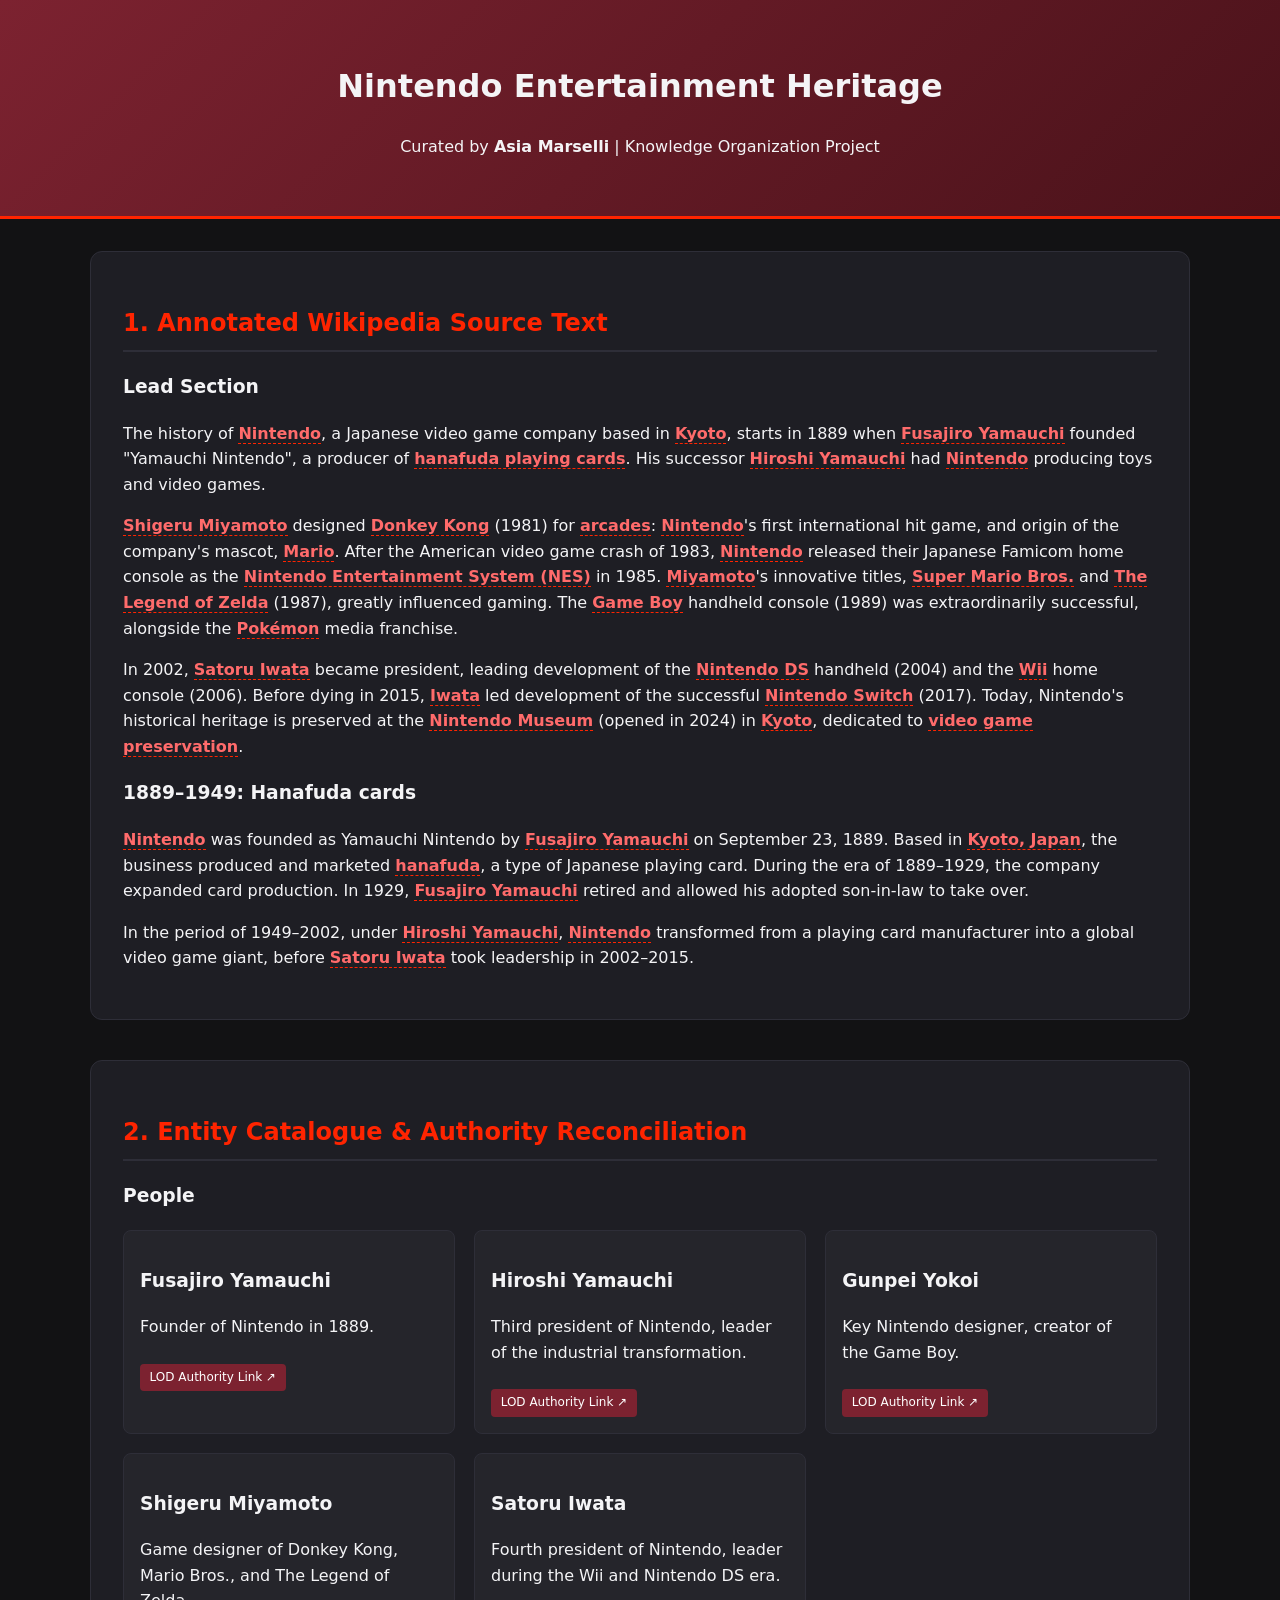
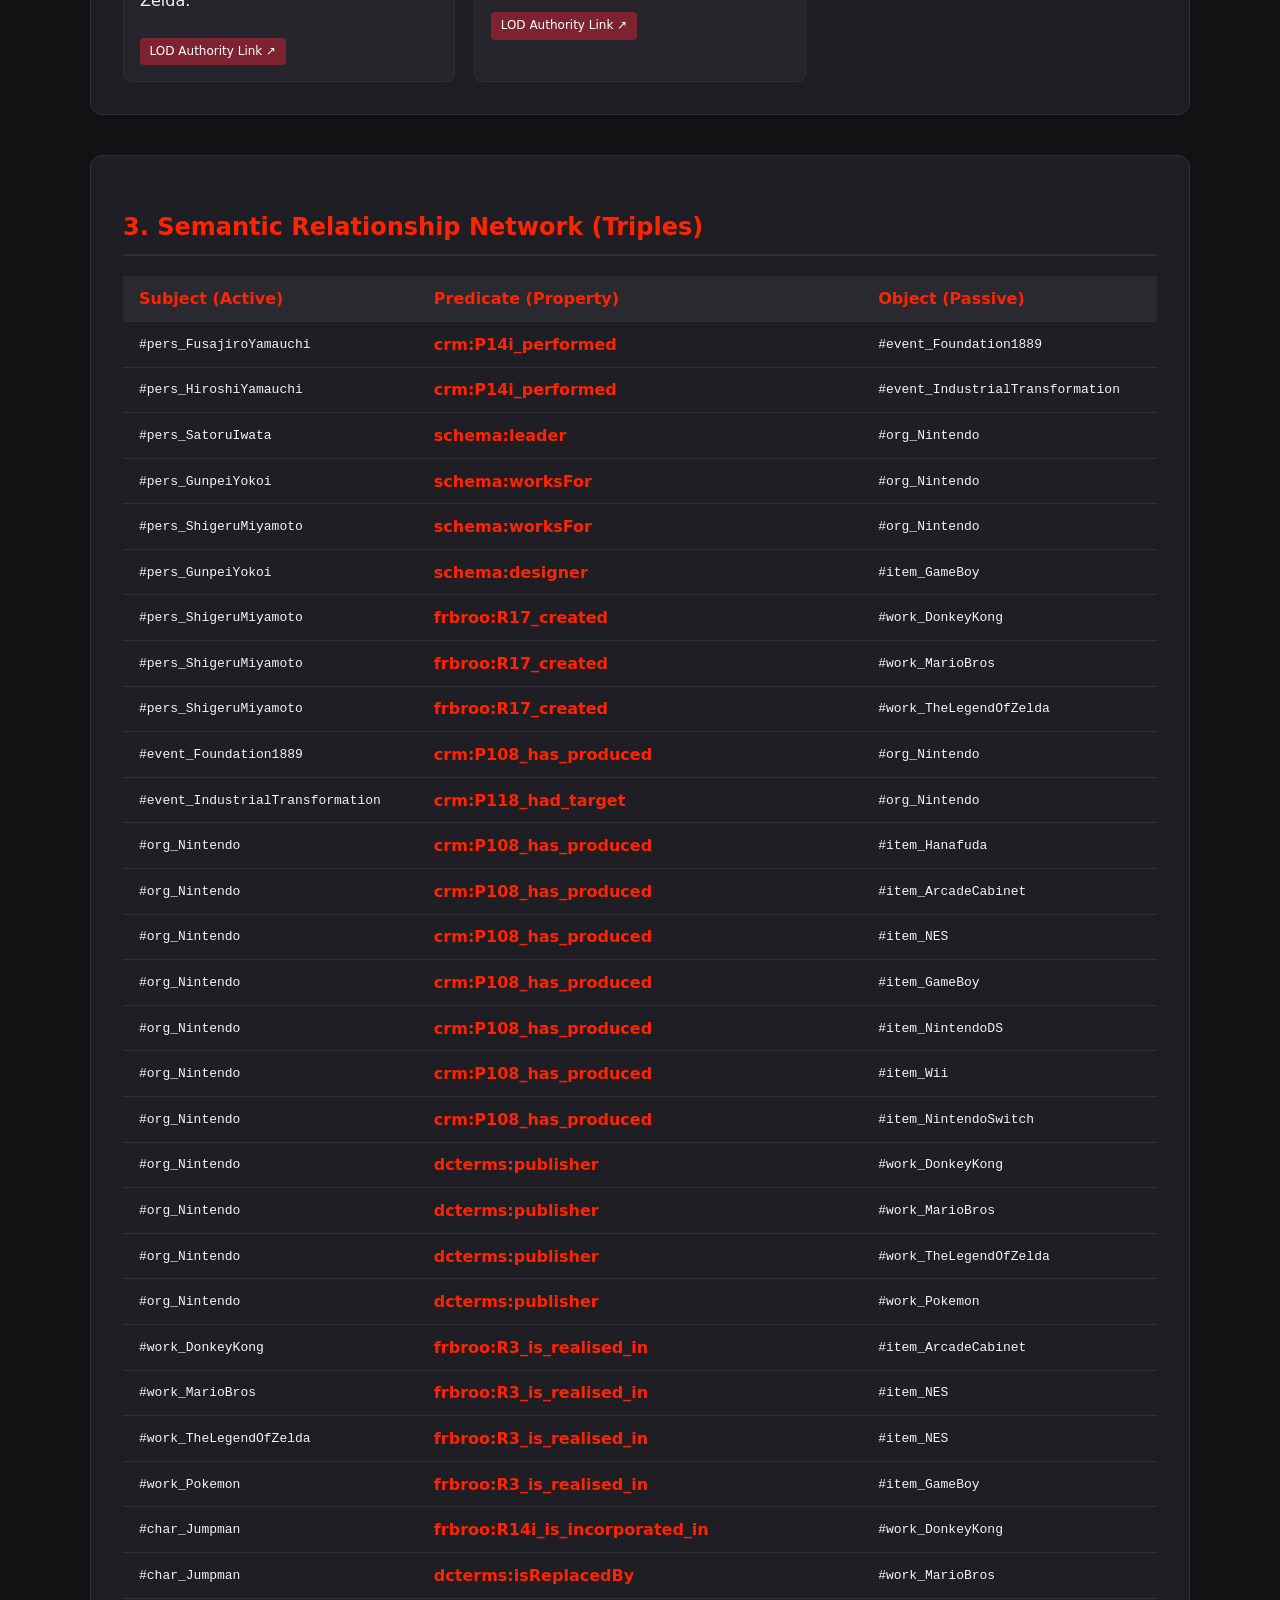
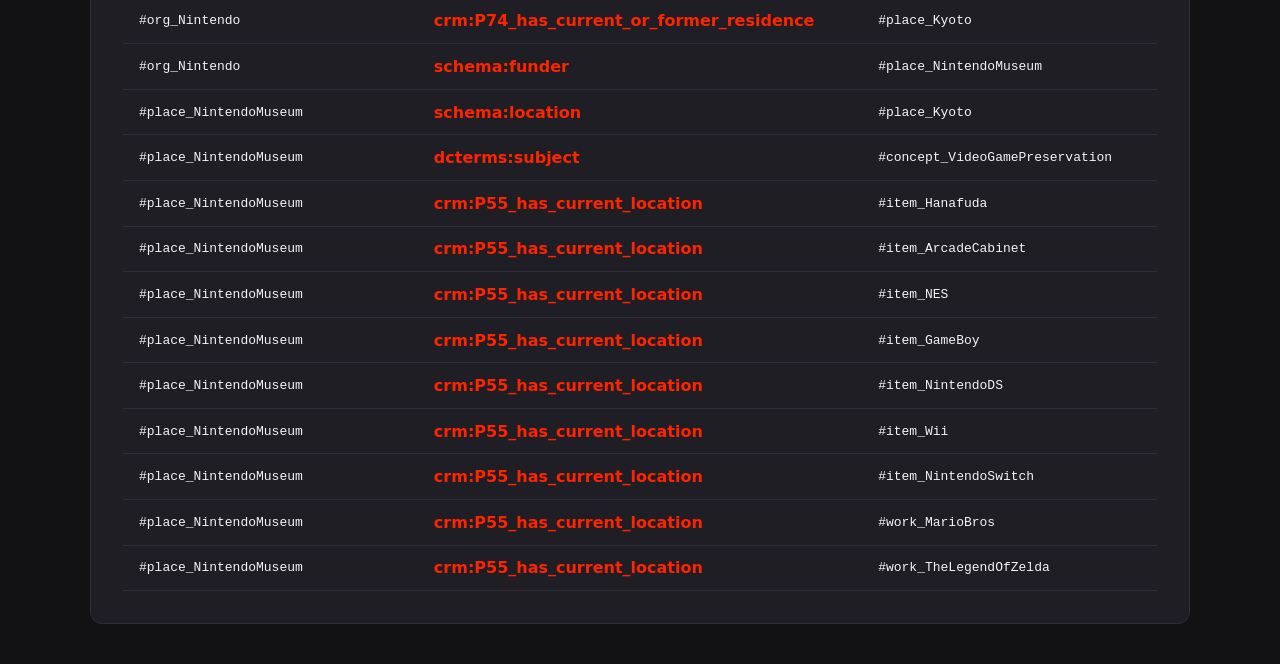
==== html/nintendoHE.html @ e00b2c80 "Add files via upload first commit" ====
<html lang="en">
  <head>
    <meta charset="UTF-8"/>
    <title>Nintendo Entertainment Heritage</title>
    <style>
                :root {
                    --primary: #7c2230;
                    --secondary: #ff2400;
                    --bg-dark: #121214;
                    --card-bg: #1e1e24;
                    --text-light: #f4f4f6;
                    --text-muted: #a0a0b0;
                    --border-color: #2e2e38;
                }
                body { font-family: 'Segoe UI', system-ui, sans-serif; background: var(--bg-dark); color: var(--text-light); margin: 0; line-height: 1.6; }
                header { background: linear-gradient(135deg, var(--primary), #4a121a); padding: 2.5rem 2rem; text-align: center; border-bottom: 3px solid var(--secondary); }
                .container { max-width: 1100px; margin: 2rem auto; padding: 0 1.5rem; }
                section { background: var(--card-bg); border: 1px solid var(--border-color); border-radius: 12px; padding: 2rem; margin-bottom: 2.5rem; }
                h2 { color: var(--secondary); border-bottom: 2px solid var(--border-color); padding-bottom: 0.5rem; }
                .grid { display: grid; grid-template-columns: repeat(auto-fill, minmax(280px, 1fr)); gap: 1.2rem; }
                .card { background: rgba(255,255,255,0.03); border: 1px solid var(--border-color); border-radius: 8px; padding: 1rem; }
                .card:hover { border-color: var(--secondary); }
                .badge { display: inline-block; padding: 0.25rem 0.6rem; font-size: 0.75rem; border-radius: 4px; background: var(--primary); color: white; text-decoration: none; margin-top: 0.5rem; }
                .ent-link { color: #ff6b6b; font-weight: 600; border-bottom: 1px dashed var(--secondary); text-decoration: none; }
                .ent-link:hover { color: #fff; background: var(--primary); padding: 0 2px; border-radius: 3px; }
                table { width: 100%; border-collapse: collapse; margin-top: 1rem; }
                th, td { padding: 0.8rem 1rem; text-align: left; border-bottom: 1px solid var(--border-color); }
                th { background: rgba(255,255,255,0.05); color: var(--secondary); }
            </style>
  </head>
  <body>
    <header>
      <h1>Nintendo Entertainment Heritage</h1>
      <p>Curated by <strong>Asia Marselli</strong> | Knowledge Organization Project</p>
    </header>
    <div class="container">
      <section>
        <h2>1. Annotated Wikipedia Source Text</h2>
        <h3>Lead Section</h3>
        <p>
               The history of <a class="ent-link" href="#org_Nintendo">Nintendo</a>, a Japanese video game company based in <a class="ent-link" href="#place_Kyoto">Kyoto</a>, starts in 1889 when <a class="ent-link" href="#pers_FusajiroYamauchi">Fusajiro Yamauchi</a> founded "Yamauchi Nintendo", a producer of <a class="ent-link" href="#item_Hanafuda">hanafuda playing cards</a>. His successor <a class="ent-link" href="#pers_HiroshiYamauchi">Hiroshi Yamauchi</a> had <a class="ent-link" href="#org_Nintendo">Nintendo</a> producing toys and video games.
            </p>
        <p>
               <a class="ent-link" href="#pers_ShigeruMiyamoto">Shigeru Miyamoto</a> designed <a class="ent-link" href="#work_DonkeyKong">Donkey Kong</a> (1981) for <a class="ent-link" href="#item_ArcadeCabinet">arcades</a>: <a class="ent-link" href="#org_Nintendo">Nintendo</a>'s first international hit game, and origin of the company's mascot, <a class="ent-link" href="#char_Jumpman">Mario</a>. After the American video game crash of 1983, <a class="ent-link" href="#org_Nintendo">Nintendo</a> released their Japanese Famicom home console as the <a class="ent-link" href="#item_NES">Nintendo Entertainment System (NES)</a> in 1985. <a class="ent-link" href="#pers_ShigeruMiyamoto">Miyamoto</a>'s innovative titles, <a class="ent-link" href="#work_MarioBros">Super Mario Bros.</a> and <a class="ent-link" href="#work_TheLegendOfZelda">The Legend of Zelda</a> (1987), greatly influenced gaming. The <a class="ent-link" href="#item_GameBoy">Game Boy</a> handheld console (1989) was extraordinarily successful, alongside the <a class="ent-link" href="#work_Pokemon">Pok&#233;mon</a> media franchise.
            </p>
        <p>
               In 2002, <a class="ent-link" href="#pers_SatoruIwata">Satoru Iwata</a> became president, leading development of the <a class="ent-link" href="#item_NintendoDS">Nintendo DS</a> handheld (2004) and the <a class="ent-link" href="#item_Wii">Wii</a> home console (2006). Before dying in 2015, <a class="ent-link" href="#pers_SatoruIwata">Iwata</a> led development of the successful <a class="ent-link" href="#item_NintendoSwitch">Nintendo Switch</a> (2017). Today, Nintendo's historical heritage is preserved at the <a class="ent-link" href="#place_NintendoMuseum">Nintendo Museum</a> (opened in 2024) in <a class="ent-link" href="#place_Kyoto">Kyoto</a>, dedicated to <a class="ent-link" href="#concept_VideoGamePreservation">video game preservation</a>.
            </p>
        <h3>1889&#8211;1949: Hanafuda cards</h3>
        <p>
               <a class="ent-link" href="#org_Nintendo">Nintendo</a> was founded as Yamauchi Nintendo by <a class="ent-link" href="#pers_FusajiroYamauchi">Fusajiro Yamauchi</a> on September 23, 1889. Based in <a class="ent-link" href="#place_Kyoto">Kyoto, Japan</a>, the business produced and marketed <a class="ent-link" href="#item_Hanafuda">hanafuda</a>, a type of Japanese playing card. During the era of 1889&#8211;1929, the company expanded card production. In 1929, <a class="ent-link" href="#pers_FusajiroYamauchi">Fusajiro Yamauchi</a> retired and allowed his adopted son-in-law to take over.
            </p>
        <p>
               In the period of 1949&#8211;2002, under <a class="ent-link" href="#pers_HiroshiYamauchi">Hiroshi Yamauchi</a>, <a class="ent-link" href="#org_Nintendo">Nintendo</a> transformed from a playing card manufacturer into a global video game giant, before <a class="ent-link" href="#pers_SatoruIwata">Satoru Iwata</a> took leadership in 2002&#8211;2015.
            </p>
      </section>
      <section>
        <h2>2. Entity Catalogue &amp; Authority Reconciliation</h2>
        <h3>People</h3>
        <div class="grid">
          <div class="card" id="pers_FusajiroYamauchi">
            <h3>Fusajiro Yamauchi</h3>
            <p>Founder of Nintendo in 1889.</p>
            <a class="badge" href="http://www.wikidata.org/entity/Q366750" target="_blank">LOD Authority Link &#8599;</a>
          </div>
          <div class="card" id="pers_HiroshiYamauchi">
            <h3>Hiroshi Yamauchi</h3>
            <p>Third president of Nintendo, leader of the industrial transformation.</p>
            <a class="badge" href="http://www.wikidata.org/entity/Q316022" target="_blank">LOD Authority Link &#8599;</a>
          </div>
          <div class="card" id="pers_GunpeiYokoi">
            <h3>Gunpei Yokoi</h3>
            <p>Key Nintendo designer, creator of the Game Boy.</p>
            <a class="badge" href="http://www.wikidata.org/entity/Q366261" target="_blank">LOD Authority Link &#8599;</a>
          </div>
          <div class="card" id="pers_ShigeruMiyamoto">
            <h3>Shigeru Miyamoto</h3>
            <p>Game designer of Donkey Kong, Mario Bros., and The Legend of Zelda.</p>
            <a class="badge" href="http://viaf.org/viaf/78191821" target="_blank">LOD Authority Link &#8599;</a>
          </div>
          <div class="card" id="pers_SatoruIwata">
            <h3>Satoru Iwata</h3>
            <p>Fourth president of Nintendo, leader during the Wii and Nintendo DS era.</p>
            <a class="badge" href="http://www.wikidata.org/entity/Q312939" target="_blank">LOD Authority Link &#8599;</a>
          </div>
        </div>
      </section>
      <section>
        <h2>3. Semantic Relationship Network (Triples)</h2>
        <table>
          <thead>
            <tr>
              <th>Subject (Active)</th>
              <th>Predicate (Property)</th>
              <th>Object (Passive)</th>
            </tr>
          </thead>
          <tbody>
            <tr>
              <td>
                <code>#pers_FusajiroYamauchi</code>
              </td>
              <td style="color:var(--secondary); font-weight:600;">crm:P14i_performed</td>
              <td>
                <code>#event_Foundation1889</code>
              </td>
            </tr>
            <tr>
              <td>
                <code>#pers_HiroshiYamauchi</code>
              </td>
              <td style="color:var(--secondary); font-weight:600;">crm:P14i_performed</td>
              <td>
                <code>#event_IndustrialTransformation</code>
              </td>
            </tr>
            <tr>
              <td>
                <code>#pers_SatoruIwata</code>
              </td>
              <td style="color:var(--secondary); font-weight:600;">schema:leader</td>
              <td>
                <code>#org_Nintendo</code>
              </td>
            </tr>
            <tr>
              <td>
                <code>#pers_GunpeiYokoi</code>
              </td>
              <td style="color:var(--secondary); font-weight:600;">schema:worksFor</td>
              <td>
                <code>#org_Nintendo</code>
              </td>
            </tr>
            <tr>
              <td>
                <code>#pers_ShigeruMiyamoto</code>
              </td>
              <td style="color:var(--secondary); font-weight:600;">schema:worksFor</td>
              <td>
                <code>#org_Nintendo</code>
              </td>
            </tr>
            <tr>
              <td>
                <code>#pers_GunpeiYokoi</code>
              </td>
              <td style="color:var(--secondary); font-weight:600;">schema:designer</td>
              <td>
                <code>#item_GameBoy</code>
              </td>
            </tr>
            <tr>
              <td>
                <code>#pers_ShigeruMiyamoto</code>
              </td>
              <td style="color:var(--secondary); font-weight:600;">frbroo:R17_created</td>
              <td>
                <code>#work_DonkeyKong</code>
              </td>
            </tr>
            <tr>
              <td>
                <code>#pers_ShigeruMiyamoto</code>
              </td>
              <td style="color:var(--secondary); font-weight:600;">frbroo:R17_created</td>
              <td>
                <code>#work_MarioBros</code>
              </td>
            </tr>
            <tr>
              <td>
                <code>#pers_ShigeruMiyamoto</code>
              </td>
              <td style="color:var(--secondary); font-weight:600;">frbroo:R17_created</td>
              <td>
                <code>#work_TheLegendOfZelda</code>
              </td>
            </tr>
            <tr>
              <td>
                <code>#event_Foundation1889</code>
              </td>
              <td style="color:var(--secondary); font-weight:600;">crm:P108_has_produced</td>
              <td>
                <code>#org_Nintendo</code>
              </td>
            </tr>
            <tr>
              <td>
                <code>#event_IndustrialTransformation</code>
              </td>
              <td style="color:var(--secondary); font-weight:600;">crm:P118_had_target</td>
              <td>
                <code>#org_Nintendo</code>
              </td>
            </tr>
            <tr>
              <td>
                <code>#org_Nintendo</code>
              </td>
              <td style="color:var(--secondary); font-weight:600;">crm:P108_has_produced</td>
              <td>
                <code>#item_Hanafuda</code>
              </td>
            </tr>
            <tr>
              <td>
                <code>#org_Nintendo</code>
              </td>
              <td style="color:var(--secondary); font-weight:600;">crm:P108_has_produced</td>
              <td>
                <code>#item_ArcadeCabinet</code>
              </td>
            </tr>
            <tr>
              <td>
                <code>#org_Nintendo</code>
              </td>
              <td style="color:var(--secondary); font-weight:600;">crm:P108_has_produced</td>
              <td>
                <code>#item_NES</code>
              </td>
            </tr>
            <tr>
              <td>
                <code>#org_Nintendo</code>
              </td>
              <td style="color:var(--secondary); font-weight:600;">crm:P108_has_produced</td>
              <td>
                <code>#item_GameBoy</code>
              </td>
            </tr>
            <tr>
              <td>
                <code>#org_Nintendo</code>
              </td>
              <td style="color:var(--secondary); font-weight:600;">crm:P108_has_produced</td>
              <td>
                <code>#item_NintendoDS</code>
              </td>
            </tr>
            <tr>
              <td>
                <code>#org_Nintendo</code>
              </td>
              <td style="color:var(--secondary); font-weight:600;">crm:P108_has_produced</td>
              <td>
                <code>#item_Wii</code>
              </td>
            </tr>
            <tr>
              <td>
                <code>#org_Nintendo</code>
              </td>
              <td style="color:var(--secondary); font-weight:600;">crm:P108_has_produced</td>
              <td>
                <code>#item_NintendoSwitch</code>
              </td>
            </tr>
            <tr>
              <td>
                <code>#org_Nintendo</code>
              </td>
              <td style="color:var(--secondary); font-weight:600;">dcterms:publisher</td>
              <td>
                <code>#work_DonkeyKong</code>
              </td>
            </tr>
            <tr>
              <td>
                <code>#org_Nintendo</code>
              </td>
              <td style="color:var(--secondary); font-weight:600;">dcterms:publisher</td>
              <td>
                <code>#work_MarioBros</code>
              </td>
            </tr>
            <tr>
              <td>
                <code>#org_Nintendo</code>
              </td>
              <td style="color:var(--secondary); font-weight:600;">dcterms:publisher</td>
              <td>
                <code>#work_TheLegendOfZelda</code>
              </td>
            </tr>
            <tr>
              <td>
                <code>#org_Nintendo</code>
              </td>
              <td style="color:var(--secondary); font-weight:600;">dcterms:publisher</td>
              <td>
                <code>#work_Pokemon</code>
              </td>
            </tr>
            <tr>
              <td>
                <code>#work_DonkeyKong</code>
              </td>
              <td style="color:var(--secondary); font-weight:600;">frbroo:R3_is_realised_in</td>
              <td>
                <code>#item_ArcadeCabinet</code>
              </td>
            </tr>
            <tr>
              <td>
                <code>#work_MarioBros</code>
              </td>
              <td style="color:var(--secondary); font-weight:600;">frbroo:R3_is_realised_in</td>
              <td>
                <code>#item_NES</code>
              </td>
            </tr>
            <tr>
              <td>
                <code>#work_TheLegendOfZelda</code>
              </td>
              <td style="color:var(--secondary); font-weight:600;">frbroo:R3_is_realised_in</td>
              <td>
                <code>#item_NES</code>
              </td>
            </tr>
            <tr>
              <td>
                <code>#work_Pokemon</code>
              </td>
              <td style="color:var(--secondary); font-weight:600;">frbroo:R3_is_realised_in</td>
              <td>
                <code>#item_GameBoy</code>
              </td>
            </tr>
            <tr>
              <td>
                <code>#char_Jumpman</code>
              </td>
              <td style="color:var(--secondary); font-weight:600;">frbroo:R14i_is_incorporated_in</td>
              <td>
                <code>#work_DonkeyKong</code>
              </td>
            </tr>
            <tr>
              <td>
                <code>#char_Jumpman</code>
              </td>
              <td style="color:var(--secondary); font-weight:600;">dcterms:isReplacedBy</td>
              <td>
                <code>#work_MarioBros</code>
              </td>
            </tr>
            <tr>
              <td>
                <code>#org_Nintendo</code>
              </td>
              <td style="color:var(--secondary); font-weight:600;">crm:P74_has_current_or_former_residence</td>
              <td>
                <code>#place_Kyoto</code>
              </td>
            </tr>
            <tr>
              <td>
                <code>#org_Nintendo</code>
              </td>
              <td style="color:var(--secondary); font-weight:600;">schema:funder</td>
              <td>
                <code>#place_NintendoMuseum</code>
              </td>
            </tr>
            <tr>
              <td>
                <code>#place_NintendoMuseum</code>
              </td>
              <td style="color:var(--secondary); font-weight:600;">schema:location</td>
              <td>
                <code>#place_Kyoto</code>
              </td>
            </tr>
            <tr>
              <td>
                <code>#place_NintendoMuseum</code>
              </td>
              <td style="color:var(--secondary); font-weight:600;">dcterms:subject</td>
              <td>
                <code>#concept_VideoGamePreservation</code>
              </td>
            </tr>
            <tr>
              <td>
                <code>#place_NintendoMuseum</code>
              </td>
              <td style="color:var(--secondary); font-weight:600;">crm:P55_has_current_location</td>
              <td>
                <code>#item_Hanafuda</code>
              </td>
            </tr>
            <tr>
              <td>
                <code>#place_NintendoMuseum</code>
              </td>
              <td style="color:var(--secondary); font-weight:600;">crm:P55_has_current_location</td>
              <td>
                <code>#item_ArcadeCabinet</code>
              </td>
            </tr>
            <tr>
              <td>
                <code>#place_NintendoMuseum</code>
              </td>
              <td style="color:var(--secondary); font-weight:600;">crm:P55_has_current_location</td>
              <td>
                <code>#item_NES</code>
              </td>
            </tr>
            <tr>
              <td>
                <code>#place_NintendoMuseum</code>
              </td>
              <td style="color:var(--secondary); font-weight:600;">crm:P55_has_current_location</td>
              <td>
                <code>#item_GameBoy</code>
              </td>
            </tr>
            <tr>
              <td>
                <code>#place_NintendoMuseum</code>
              </td>
              <td style="color:var(--secondary); font-weight:600;">crm:P55_has_current_location</td>
              <td>
                <code>#item_NintendoDS</code>
              </td>
            </tr>
            <tr>
              <td>
                <code>#place_NintendoMuseum</code>
              </td>
              <td style="color:var(--secondary); font-weight:600;">crm:P55_has_current_location</td>
              <td>
                <code>#item_Wii</code>
              </td>
            </tr>
            <tr>
              <td>
                <code>#place_NintendoMuseum</code>
              </td>
              <td style="color:var(--secondary); font-weight:600;">crm:P55_has_current_location</td>
              <td>
                <code>#item_NintendoSwitch</code>
              </td>
            </tr>
            <tr>
              <td>
                <code>#place_NintendoMuseum</code>
              </td>
              <td style="color:var(--secondary); font-weight:600;">crm:P55_has_current_location</td>
              <td>
                <code>#work_MarioBros</code>
              </td>
            </tr>
            <tr>
              <td>
                <code>#place_NintendoMuseum</code>
              </td>
              <td style="color:var(--secondary); font-weight:600;">crm:P55_has_current_location</td>
              <td>
                <code>#work_TheLegendOfZelda</code>
              </td>
            </tr>
          </tbody>
        </table>
      </section>
    </div>
  </body>
</html>
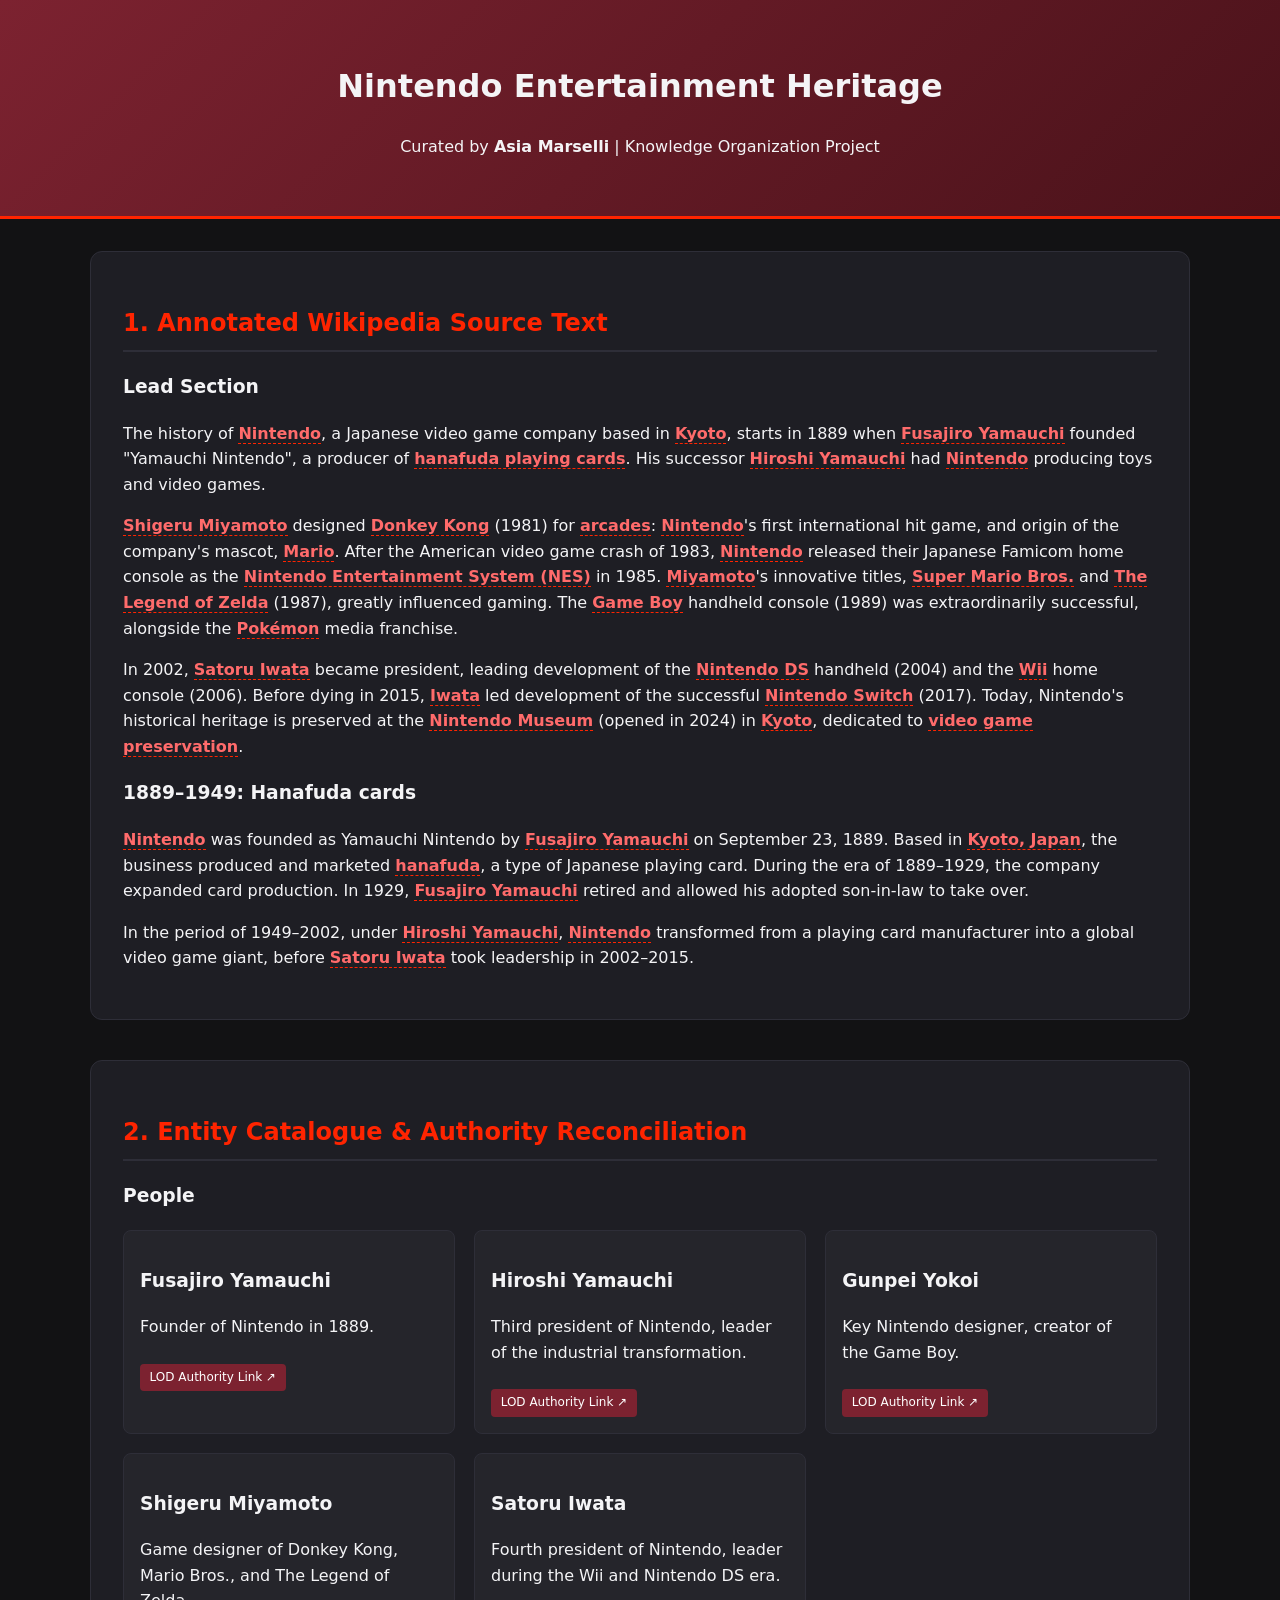
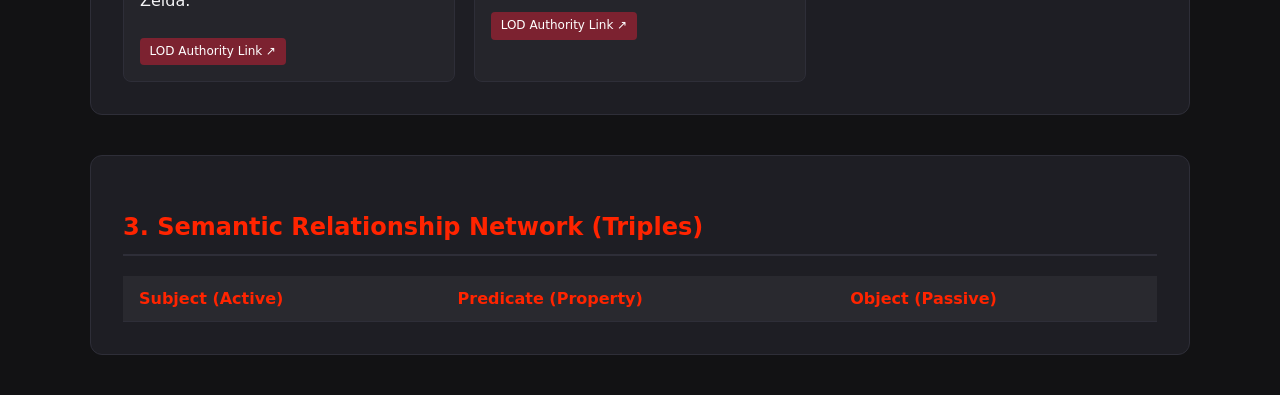
==== commit 07d0e4a4: "eliminazione e rigenerazione nuovi file" ====
--- a/html/nintendoHE.html
+++ b/html/nintendoHE.html
@@ -95,377 +95,7 @@
               <th>Object (Passive)</th>
             </tr>
           </thead>
-          <tbody>
-            <tr>
-              <td>
-                <code>#pers_FusajiroYamauchi</code>
-              </td>
-              <td style="color:var(--secondary); font-weight:600;">crm:P14i_performed</td>
-              <td>
-                <code>#event_Foundation1889</code>
-              </td>
-            </tr>
-            <tr>
-              <td>
-                <code>#pers_HiroshiYamauchi</code>
-              </td>
-              <td style="color:var(--secondary); font-weight:600;">crm:P14i_performed</td>
-              <td>
-                <code>#event_IndustrialTransformation</code>
-              </td>
-            </tr>
-            <tr>
-              <td>
-                <code>#pers_SatoruIwata</code>
-              </td>
-              <td style="color:var(--secondary); font-weight:600;">schema:leader</td>
-              <td>
-                <code>#org_Nintendo</code>
-              </td>
-            </tr>
-            <tr>
-              <td>
-                <code>#pers_GunpeiYokoi</code>
-              </td>
-              <td style="color:var(--secondary); font-weight:600;">schema:worksFor</td>
-              <td>
-                <code>#org_Nintendo</code>
-              </td>
-            </tr>
-            <tr>
-              <td>
-                <code>#pers_ShigeruMiyamoto</code>
-              </td>
-              <td style="color:var(--secondary); font-weight:600;">schema:worksFor</td>
-              <td>
-                <code>#org_Nintendo</code>
-              </td>
-            </tr>
-            <tr>
-              <td>
-                <code>#pers_GunpeiYokoi</code>
-              </td>
-              <td style="color:var(--secondary); font-weight:600;">schema:designer</td>
-              <td>
-                <code>#item_GameBoy</code>
-              </td>
-            </tr>
-            <tr>
-              <td>
-                <code>#pers_ShigeruMiyamoto</code>
-              </td>
-              <td style="color:var(--secondary); font-weight:600;">frbroo:R17_created</td>
-              <td>
-                <code>#work_DonkeyKong</code>
-              </td>
-            </tr>
-            <tr>
-              <td>
-                <code>#pers_ShigeruMiyamoto</code>
-              </td>
-              <td style="color:var(--secondary); font-weight:600;">frbroo:R17_created</td>
-              <td>
-                <code>#work_MarioBros</code>
-              </td>
-            </tr>
-            <tr>
-              <td>
-                <code>#pers_ShigeruMiyamoto</code>
-              </td>
-              <td style="color:var(--secondary); font-weight:600;">frbroo:R17_created</td>
-              <td>
-                <code>#work_TheLegendOfZelda</code>
-              </td>
-            </tr>
-            <tr>
-              <td>
-                <code>#event_Foundation1889</code>
-              </td>
-              <td style="color:var(--secondary); font-weight:600;">crm:P108_has_produced</td>
-              <td>
-                <code>#org_Nintendo</code>
-              </td>
-            </tr>
-            <tr>
-              <td>
-                <code>#event_IndustrialTransformation</code>
-              </td>
-              <td style="color:var(--secondary); font-weight:600;">crm:P118_had_target</td>
-              <td>
-                <code>#org_Nintendo</code>
-              </td>
-            </tr>
-            <tr>
-              <td>
-                <code>#org_Nintendo</code>
-              </td>
-              <td style="color:var(--secondary); font-weight:600;">crm:P108_has_produced</td>
-              <td>
-                <code>#item_Hanafuda</code>
-              </td>
-            </tr>
-            <tr>
-              <td>
-                <code>#org_Nintendo</code>
-              </td>
-              <td style="color:var(--secondary); font-weight:600;">crm:P108_has_produced</td>
-              <td>
-                <code>#item_ArcadeCabinet</code>
-              </td>
-            </tr>
-            <tr>
-              <td>
-                <code>#org_Nintendo</code>
-              </td>
-              <td style="color:var(--secondary); font-weight:600;">crm:P108_has_produced</td>
-              <td>
-                <code>#item_NES</code>
-              </td>
-            </tr>
-            <tr>
-              <td>
-                <code>#org_Nintendo</code>
-              </td>
-              <td style="color:var(--secondary); font-weight:600;">crm:P108_has_produced</td>
-              <td>
-                <code>#item_GameBoy</code>
-              </td>
-            </tr>
-            <tr>
-              <td>
-                <code>#org_Nintendo</code>
-              </td>
-              <td style="color:var(--secondary); font-weight:600;">crm:P108_has_produced</td>
-              <td>
-                <code>#item_NintendoDS</code>
-              </td>
-            </tr>
-            <tr>
-              <td>
-                <code>#org_Nintendo</code>
-              </td>
-              <td style="color:var(--secondary); font-weight:600;">crm:P108_has_produced</td>
-              <td>
-                <code>#item_Wii</code>
-              </td>
-            </tr>
-            <tr>
-              <td>
-                <code>#org_Nintendo</code>
-              </td>
-              <td style="color:var(--secondary); font-weight:600;">crm:P108_has_produced</td>
-              <td>
-                <code>#item_NintendoSwitch</code>
-              </td>
-            </tr>
-            <tr>
-              <td>
-                <code>#org_Nintendo</code>
-              </td>
-              <td style="color:var(--secondary); font-weight:600;">dcterms:publisher</td>
-              <td>
-                <code>#work_DonkeyKong</code>
-              </td>
-            </tr>
-            <tr>
-              <td>
-                <code>#org_Nintendo</code>
-              </td>
-              <td style="color:var(--secondary); font-weight:600;">dcterms:publisher</td>
-              <td>
-                <code>#work_MarioBros</code>
-              </td>
-            </tr>
-            <tr>
-              <td>
-                <code>#org_Nintendo</code>
-              </td>
-              <td style="color:var(--secondary); font-weight:600;">dcterms:publisher</td>
-              <td>
-                <code>#work_TheLegendOfZelda</code>
-              </td>
-            </tr>
-            <tr>
-              <td>
-                <code>#org_Nintendo</code>
-              </td>
-              <td style="color:var(--secondary); font-weight:600;">dcterms:publisher</td>
-              <td>
-                <code>#work_Pokemon</code>
-              </td>
-            </tr>
-            <tr>
-              <td>
-                <code>#work_DonkeyKong</code>
-              </td>
-              <td style="color:var(--secondary); font-weight:600;">frbroo:R3_is_realised_in</td>
-              <td>
-                <code>#item_ArcadeCabinet</code>
-              </td>
-            </tr>
-            <tr>
-              <td>
-                <code>#work_MarioBros</code>
-              </td>
-              <td style="color:var(--secondary); font-weight:600;">frbroo:R3_is_realised_in</td>
-              <td>
-                <code>#item_NES</code>
-              </td>
-            </tr>
-            <tr>
-              <td>
-                <code>#work_TheLegendOfZelda</code>
-              </td>
-              <td style="color:var(--secondary); font-weight:600;">frbroo:R3_is_realised_in</td>
-              <td>
-                <code>#item_NES</code>
-              </td>
-            </tr>
-            <tr>
-              <td>
-                <code>#work_Pokemon</code>
-              </td>
-              <td style="color:var(--secondary); font-weight:600;">frbroo:R3_is_realised_in</td>
-              <td>
-                <code>#item_GameBoy</code>
-              </td>
-            </tr>
-            <tr>
-              <td>
-                <code>#char_Jumpman</code>
-              </td>
-              <td style="color:var(--secondary); font-weight:600;">frbroo:R14i_is_incorporated_in</td>
-              <td>
-                <code>#work_DonkeyKong</code>
-              </td>
-            </tr>
-            <tr>
-              <td>
-                <code>#char_Jumpman</code>
-              </td>
-              <td style="color:var(--secondary); font-weight:600;">dcterms:isReplacedBy</td>
-              <td>
-                <code>#work_MarioBros</code>
-              </td>
-            </tr>
-            <tr>
-              <td>
-                <code>#org_Nintendo</code>
-              </td>
-              <td style="color:var(--secondary); font-weight:600;">crm:P74_has_current_or_former_residence</td>
-              <td>
-                <code>#place_Kyoto</code>
-              </td>
-            </tr>
-            <tr>
-              <td>
-                <code>#org_Nintendo</code>
-              </td>
-              <td style="color:var(--secondary); font-weight:600;">schema:funder</td>
-              <td>
-                <code>#place_NintendoMuseum</code>
-              </td>
-            </tr>
-            <tr>
-              <td>
-                <code>#place_NintendoMuseum</code>
-              </td>
-              <td style="color:var(--secondary); font-weight:600;">schema:location</td>
-              <td>
-                <code>#place_Kyoto</code>
-              </td>
-            </tr>
-            <tr>
-              <td>
-                <code>#place_NintendoMuseum</code>
-              </td>
-              <td style="color:var(--secondary); font-weight:600;">dcterms:subject</td>
-              <td>
-                <code>#concept_VideoGamePreservation</code>
-              </td>
-            </tr>
-            <tr>
-              <td>
-                <code>#place_NintendoMuseum</code>
-              </td>
-              <td style="color:var(--secondary); font-weight:600;">crm:P55_has_current_location</td>
-              <td>
-                <code>#item_Hanafuda</code>
-              </td>
-            </tr>
-            <tr>
-              <td>
-                <code>#place_NintendoMuseum</code>
-              </td>
-              <td style="color:var(--secondary); font-weight:600;">crm:P55_has_current_location</td>
-              <td>
-                <code>#item_ArcadeCabinet</code>
-              </td>
-            </tr>
-            <tr>
-              <td>
-                <code>#place_NintendoMuseum</code>
-              </td>
-              <td style="color:var(--secondary); font-weight:600;">crm:P55_has_current_location</td>
-              <td>
-                <code>#item_NES</code>
-              </td>
-            </tr>
-            <tr>
-              <td>
-                <code>#place_NintendoMuseum</code>
-              </td>
-              <td style="color:var(--secondary); font-weight:600;">crm:P55_has_current_location</td>
-              <td>
-                <code>#item_GameBoy</code>
-              </td>
-            </tr>
-            <tr>
-              <td>
-                <code>#place_NintendoMuseum</code>
-              </td>
-              <td style="color:var(--secondary); font-weight:600;">crm:P55_has_current_location</td>
-              <td>
-                <code>#item_NintendoDS</code>
-              </td>
-            </tr>
-            <tr>
-              <td>
-                <code>#place_NintendoMuseum</code>
-              </td>
-              <td style="color:var(--secondary); font-weight:600;">crm:P55_has_current_location</td>
-              <td>
-                <code>#item_Wii</code>
-              </td>
-            </tr>
-            <tr>
-              <td>
-                <code>#place_NintendoMuseum</code>
-              </td>
-              <td style="color:var(--secondary); font-weight:600;">crm:P55_has_current_location</td>
-              <td>
-                <code>#item_NintendoSwitch</code>
-              </td>
-            </tr>
-            <tr>
-              <td>
-                <code>#place_NintendoMuseum</code>
-              </td>
-              <td style="color:var(--secondary); font-weight:600;">crm:P55_has_current_location</td>
-              <td>
-                <code>#work_MarioBros</code>
-              </td>
-            </tr>
-            <tr>
-              <td>
-                <code>#place_NintendoMuseum</code>
-              </td>
-              <td style="color:var(--secondary); font-weight:600;">crm:P55_has_current_location</td>
-              <td>
-                <code>#work_TheLegendOfZelda</code>
-              </td>
-            </tr>
-          </tbody>
+          <tbody/>
         </table>
       </section>
     </div>
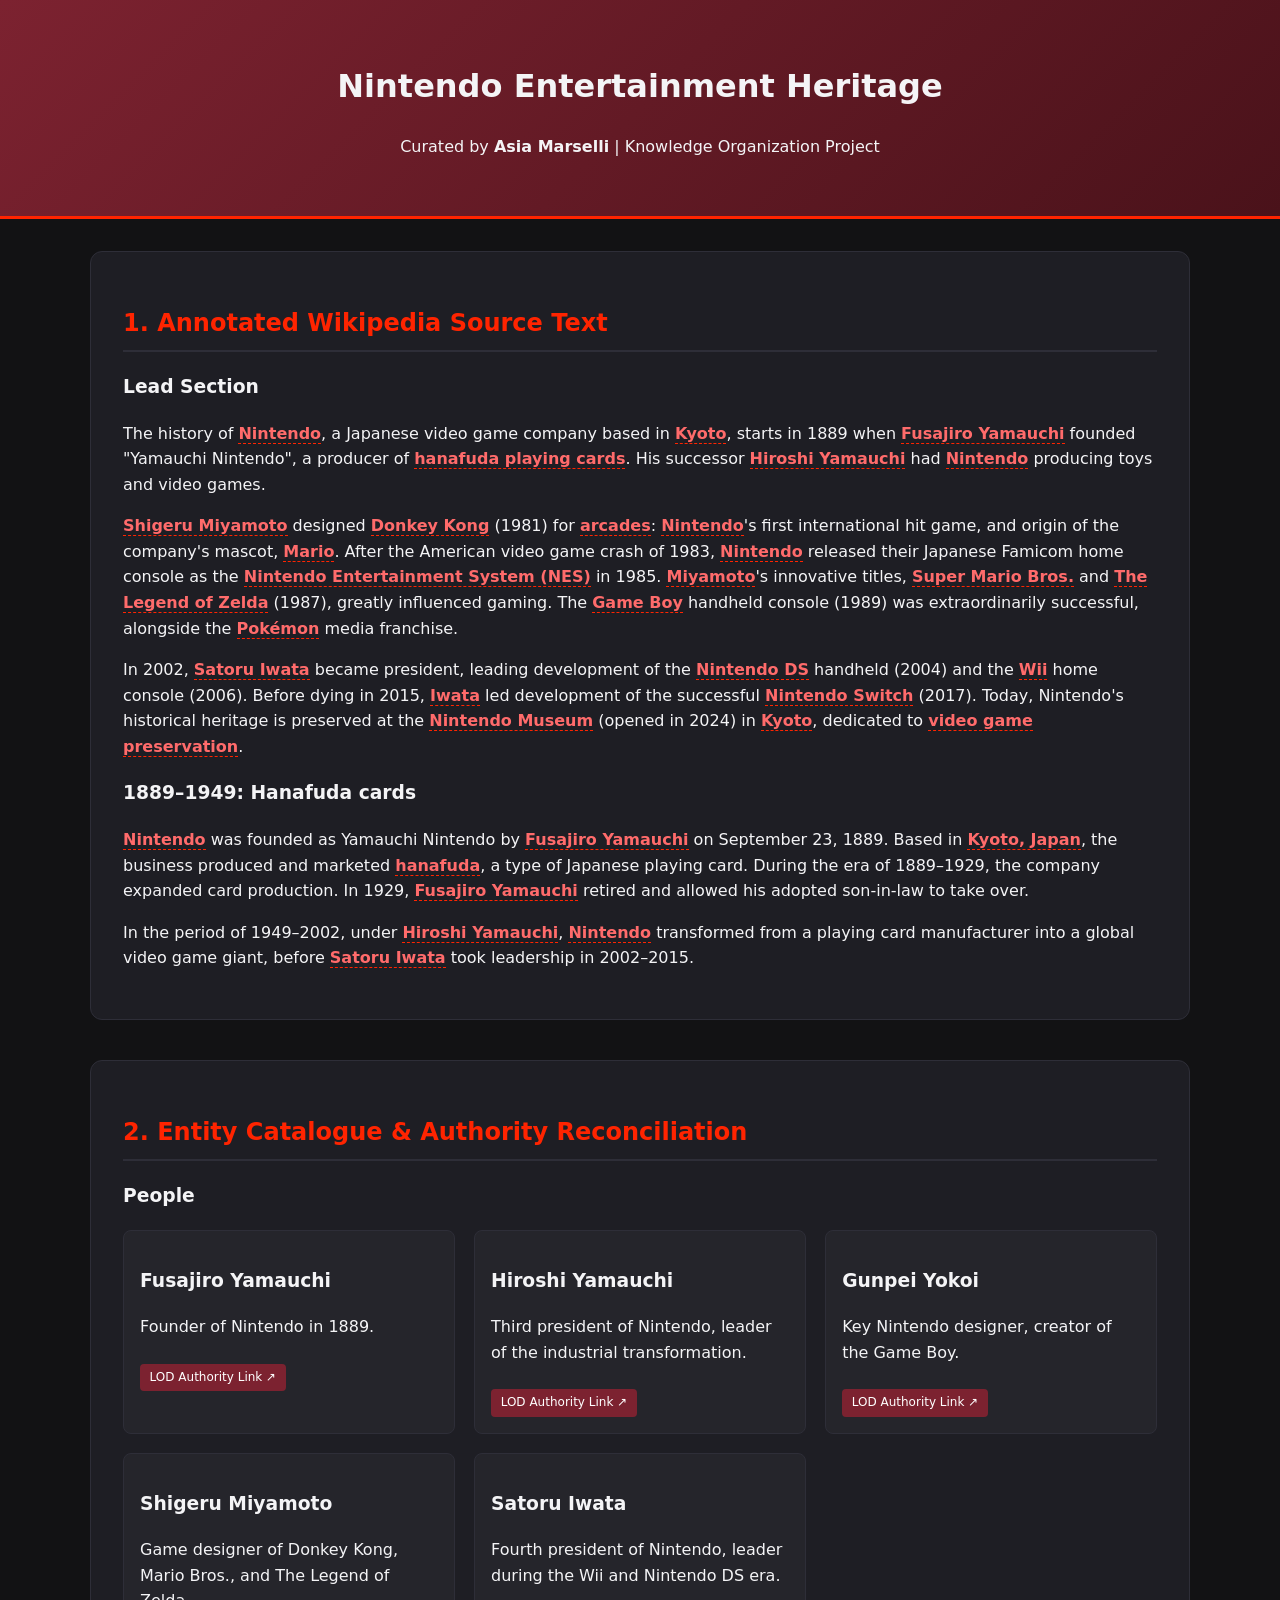
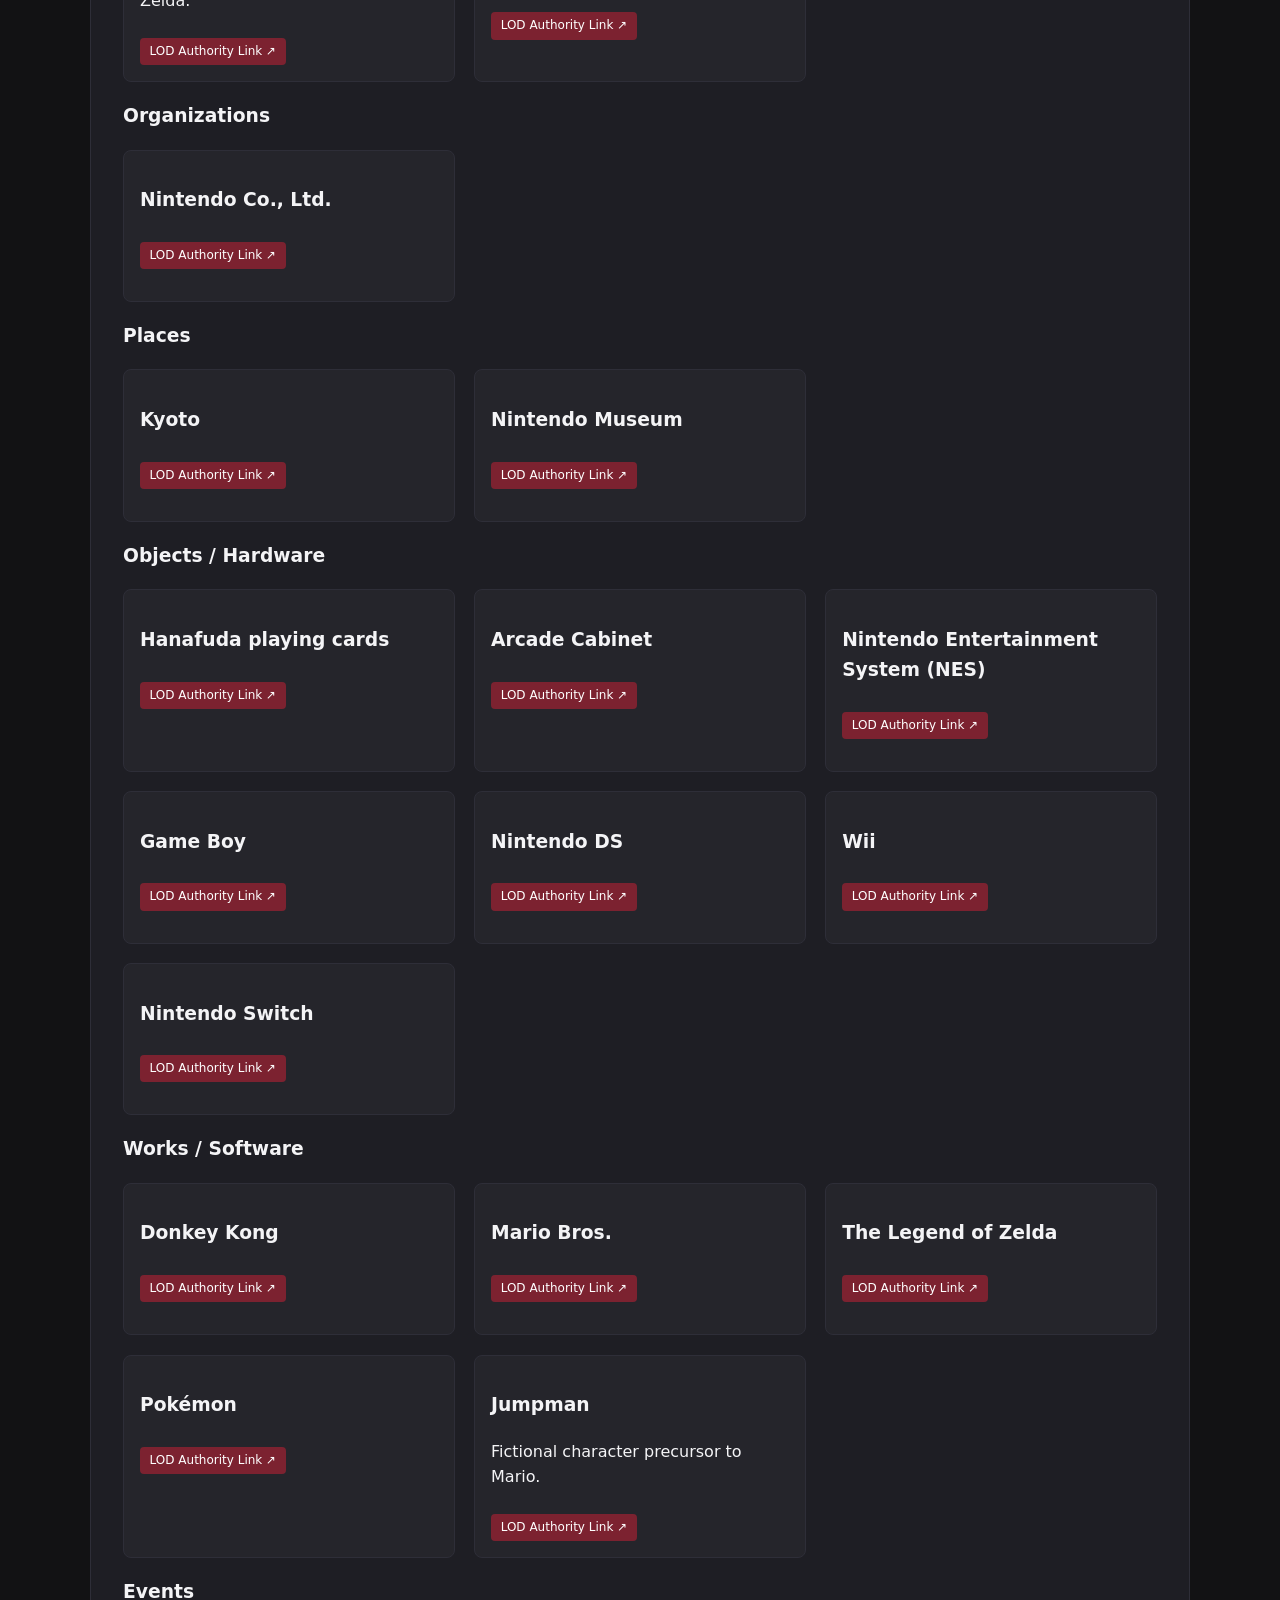
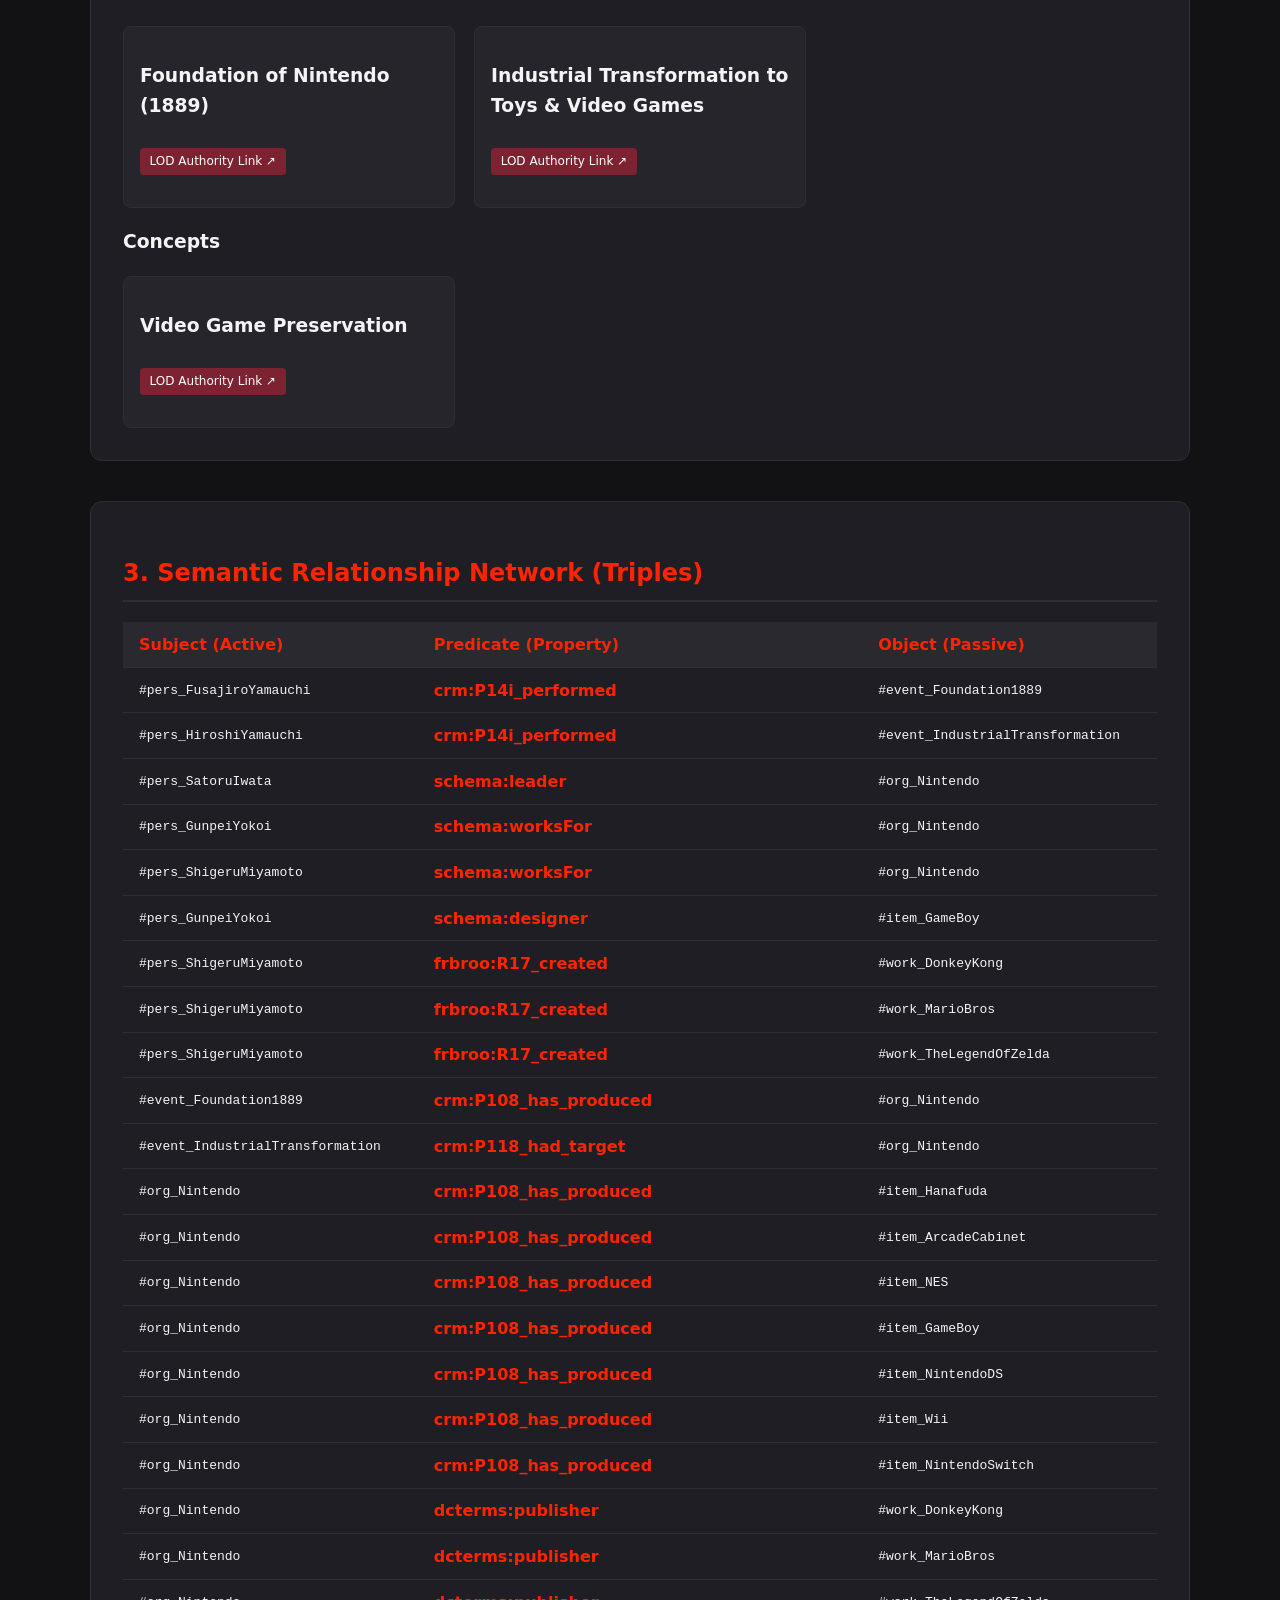
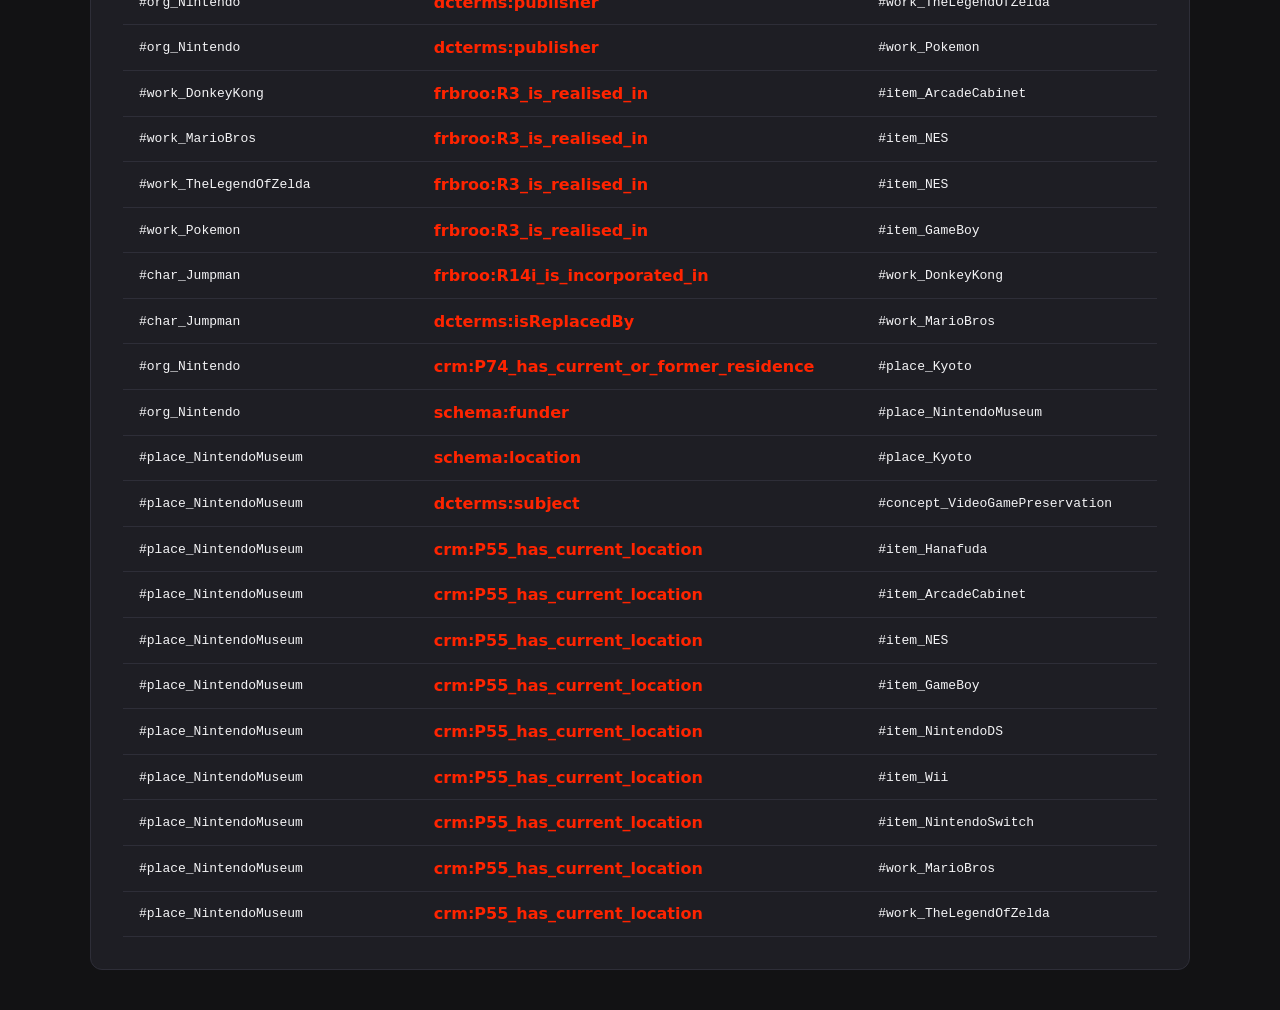
==== commit 4ee574cb: "rigenerazioe nuovo fil html dopo modifiche xslt" ====
--- a/html/nintendoHE.html
+++ b/html/nintendoHE.html
@@ -84,6 +84,114 @@
             <a class="badge" href="http://www.wikidata.org/entity/Q312939" target="_blank">LOD Authority Link &#8599;</a>
           </div>
         </div>
+        <h3>Organizations</h3>
+        <div class="grid">
+          <div class="card" id="org_Nintendo">
+            <h3>Nintendo Co., Ltd.</h3>
+            <p/>
+            <a class="badge" href="http://www.wikidata.org/entity/Q8093" target="_blank">LOD Authority Link &#8599;</a>
+          </div>
+        </div>
+        <h3>Places</h3>
+        <div class="grid">
+          <div class="card" id="place_Kyoto">
+            <h3>Kyoto</h3>
+            <p/>
+            <a class="badge" href="http://www.geonames.org/1857910" target="_blank">LOD Authority Link &#8599;</a>
+          </div>
+          <div class="card" id="place_NintendoMuseum">
+            <h3>Nintendo Museum</h3>
+            <p/>
+            <a class="badge" href="http://www.wikidata.org/entity/Q107127181" target="_blank">LOD Authority Link &#8599;</a>
+          </div>
+        </div>
+        <h3>Objects / Hardware</h3>
+        <div class="grid">
+          <div class="card" id="item_Hanafuda">
+            <h3>Hanafuda playing cards</h3>
+            <p/>
+            <a class="badge" href="http://www.wikidata.org/entity/Q696306" target="_blank">LOD Authority Link &#8599;</a>
+          </div>
+          <div class="card" id="item_ArcadeCabinet">
+            <h3>Arcade Cabinet</h3>
+            <p/>
+            <a class="badge" href="http://www.wikidata.org/entity/Q192908" target="_blank">LOD Authority Link &#8599;</a>
+          </div>
+          <div class="card" id="item_NES">
+            <h3>Nintendo Entertainment System (NES)</h3>
+            <p/>
+            <a class="badge" href="http://www.wikidata.org/entity/Q172742" target="_blank">LOD Authority Link &#8599;</a>
+          </div>
+          <div class="card" id="item_GameBoy">
+            <h3>Game Boy</h3>
+            <p/>
+            <a class="badge" href="http://www.wikidata.org/entity/Q186437" target="_blank">LOD Authority Link &#8599;</a>
+          </div>
+          <div class="card" id="item_NintendoDS">
+            <h3>Nintendo DS</h3>
+            <p/>
+            <a class="badge" href="http://www.wikidata.org/entity/Q170325" target="_blank">LOD Authority Link &#8599;</a>
+          </div>
+          <div class="card" id="item_Wii">
+            <h3>Wii</h3>
+            <p/>
+            <a class="badge" href="http://www.wikidata.org/entity/Q8079" target="_blank">LOD Authority Link &#8599;</a>
+          </div>
+          <div class="card" id="item_NintendoSwitch">
+            <h3>Nintendo Switch</h3>
+            <p/>
+            <a class="badge" href="http://www.wikidata.org/entity/Q27094269" target="_blank">LOD Authority Link &#8599;</a>
+          </div>
+        </div>
+        <h3>Works / Software</h3>
+        <div class="grid">
+          <div class="card" id="work_DonkeyKong">
+            <h3>Donkey Kong</h3>
+            <p/>
+            <a class="badge" href="http://www.wikidata.org/entity/Q244837" target="_blank">LOD Authority Link &#8599;</a>
+          </div>
+          <div class="card" id="work_MarioBros">
+            <h3>Mario Bros.</h3>
+            <p/>
+            <a class="badge" href="http://www.wikidata.org/entity/Q610968" target="_blank">LOD Authority Link &#8599;</a>
+          </div>
+          <div class="card" id="work_TheLegendOfZelda">
+            <h3>The Legend of Zelda</h3>
+            <p/>
+            <a class="badge" href="http://www.wikidata.org/entity/Q12397" target="_blank">LOD Authority Link &#8599;</a>
+          </div>
+          <div class="card" id="work_Pokemon">
+            <h3>Pok&#233;mon</h3>
+            <p/>
+            <a class="badge" href="http://www.wikidata.org/entity/Q864" target="_blank">LOD Authority Link &#8599;</a>
+          </div>
+          <div class="card" id="char_Jumpman">
+            <h3>Jumpman</h3>
+            <p>Fictional character precursor to Mario.</p>
+            <a class="badge" href="http://www.wikidata.org/entity/Q610968" target="_blank">LOD Authority Link &#8599;</a>
+          </div>
+        </div>
+        <h3>Events</h3>
+        <div class="grid">
+          <div class="card" id="event_Foundation1889">
+            <h3>Foundation of Nintendo (1889)</h3>
+            <p/>
+            <a class="badge" href="" target="_blank">LOD Authority Link &#8599;</a>
+          </div>
+          <div class="card" id="event_IndustrialTransformation">
+            <h3>Industrial Transformation to Toys &amp; Video Games</h3>
+            <p/>
+            <a class="badge" href="" target="_blank">LOD Authority Link &#8599;</a>
+          </div>
+        </div>
+        <h3>Concepts</h3>
+        <div class="grid">
+          <div class="card" id="concept_VideoGamePreservation">
+            <h3>Video Game Preservation</h3>
+            <p/>
+            <a class="badge" href="http://id.loc.gov/authorities/subjects/sh2015001602" target="_blank">LOD Authority Link &#8599;</a>
+          </div>
+        </div>
       </section>
       <section>
         <h2>3. Semantic Relationship Network (Triples)</h2>
@@ -95,7 +203,377 @@
               <th>Object (Passive)</th>
             </tr>
           </thead>
-          <tbody/>
+          <tbody>
+            <tr>
+              <td>
+                <code>#pers_FusajiroYamauchi</code>
+              </td>
+              <td style="color:var(--secondary); font-weight:600;">crm:P14i_performed</td>
+              <td>
+                <code>#event_Foundation1889</code>
+              </td>
+            </tr>
+            <tr>
+              <td>
+                <code>#pers_HiroshiYamauchi</code>
+              </td>
+              <td style="color:var(--secondary); font-weight:600;">crm:P14i_performed</td>
+              <td>
+                <code>#event_IndustrialTransformation</code>
+              </td>
+            </tr>
+            <tr>
+              <td>
+                <code>#pers_SatoruIwata</code>
+              </td>
+              <td style="color:var(--secondary); font-weight:600;">schema:leader</td>
+              <td>
+                <code>#org_Nintendo</code>
+              </td>
+            </tr>
+            <tr>
+              <td>
+                <code>#pers_GunpeiYokoi</code>
+              </td>
+              <td style="color:var(--secondary); font-weight:600;">schema:worksFor</td>
+              <td>
+                <code>#org_Nintendo</code>
+              </td>
+            </tr>
+            <tr>
+              <td>
+                <code>#pers_ShigeruMiyamoto</code>
+              </td>
+              <td style="color:var(--secondary); font-weight:600;">schema:worksFor</td>
+              <td>
+                <code>#org_Nintendo</code>
+              </td>
+            </tr>
+            <tr>
+              <td>
+                <code>#pers_GunpeiYokoi</code>
+              </td>
+              <td style="color:var(--secondary); font-weight:600;">schema:designer</td>
+              <td>
+                <code>#item_GameBoy</code>
+              </td>
+            </tr>
+            <tr>
+              <td>
+                <code>#pers_ShigeruMiyamoto</code>
+              </td>
+              <td style="color:var(--secondary); font-weight:600;">frbroo:R17_created</td>
+              <td>
+                <code>#work_DonkeyKong</code>
+              </td>
+            </tr>
+            <tr>
+              <td>
+                <code>#pers_ShigeruMiyamoto</code>
+              </td>
+              <td style="color:var(--secondary); font-weight:600;">frbroo:R17_created</td>
+              <td>
+                <code>#work_MarioBros</code>
+              </td>
+            </tr>
+            <tr>
+              <td>
+                <code>#pers_ShigeruMiyamoto</code>
+              </td>
+              <td style="color:var(--secondary); font-weight:600;">frbroo:R17_created</td>
+              <td>
+                <code>#work_TheLegendOfZelda</code>
+              </td>
+            </tr>
+            <tr>
+              <td>
+                <code>#event_Foundation1889</code>
+              </td>
+              <td style="color:var(--secondary); font-weight:600;">crm:P108_has_produced</td>
+              <td>
+                <code>#org_Nintendo</code>
+              </td>
+            </tr>
+            <tr>
+              <td>
+                <code>#event_IndustrialTransformation</code>
+              </td>
+              <td style="color:var(--secondary); font-weight:600;">crm:P118_had_target</td>
+              <td>
+                <code>#org_Nintendo</code>
+              </td>
+            </tr>
+            <tr>
+              <td>
+                <code>#org_Nintendo</code>
+              </td>
+              <td style="color:var(--secondary); font-weight:600;">crm:P108_has_produced</td>
+              <td>
+                <code>#item_Hanafuda</code>
+              </td>
+            </tr>
+            <tr>
+              <td>
+                <code>#org_Nintendo</code>
+              </td>
+              <td style="color:var(--secondary); font-weight:600;">crm:P108_has_produced</td>
+              <td>
+                <code>#item_ArcadeCabinet</code>
+              </td>
+            </tr>
+            <tr>
+              <td>
+                <code>#org_Nintendo</code>
+              </td>
+              <td style="color:var(--secondary); font-weight:600;">crm:P108_has_produced</td>
+              <td>
+                <code>#item_NES</code>
+              </td>
+            </tr>
+            <tr>
+              <td>
+                <code>#org_Nintendo</code>
+              </td>
+              <td style="color:var(--secondary); font-weight:600;">crm:P108_has_produced</td>
+              <td>
+                <code>#item_GameBoy</code>
+              </td>
+            </tr>
+            <tr>
+              <td>
+                <code>#org_Nintendo</code>
+              </td>
+              <td style="color:var(--secondary); font-weight:600;">crm:P108_has_produced</td>
+              <td>
+                <code>#item_NintendoDS</code>
+              </td>
+            </tr>
+            <tr>
+              <td>
+                <code>#org_Nintendo</code>
+              </td>
+              <td style="color:var(--secondary); font-weight:600;">crm:P108_has_produced</td>
+              <td>
+                <code>#item_Wii</code>
+              </td>
+            </tr>
+            <tr>
+              <td>
+                <code>#org_Nintendo</code>
+              </td>
+              <td style="color:var(--secondary); font-weight:600;">crm:P108_has_produced</td>
+              <td>
+                <code>#item_NintendoSwitch</code>
+              </td>
+            </tr>
+            <tr>
+              <td>
+                <code>#org_Nintendo</code>
+              </td>
+              <td style="color:var(--secondary); font-weight:600;">dcterms:publisher</td>
+              <td>
+                <code>#work_DonkeyKong</code>
+              </td>
+            </tr>
+            <tr>
+              <td>
+                <code>#org_Nintendo</code>
+              </td>
+              <td style="color:var(--secondary); font-weight:600;">dcterms:publisher</td>
+              <td>
+                <code>#work_MarioBros</code>
+              </td>
+            </tr>
+            <tr>
+              <td>
+                <code>#org_Nintendo</code>
+              </td>
+              <td style="color:var(--secondary); font-weight:600;">dcterms:publisher</td>
+              <td>
+                <code>#work_TheLegendOfZelda</code>
+              </td>
+            </tr>
+            <tr>
+              <td>
+                <code>#org_Nintendo</code>
+              </td>
+              <td style="color:var(--secondary); font-weight:600;">dcterms:publisher</td>
+              <td>
+                <code>#work_Pokemon</code>
+              </td>
+            </tr>
+            <tr>
+              <td>
+                <code>#work_DonkeyKong</code>
+              </td>
+              <td style="color:var(--secondary); font-weight:600;">frbroo:R3_is_realised_in</td>
+              <td>
+                <code>#item_ArcadeCabinet</code>
+              </td>
+            </tr>
+            <tr>
+              <td>
+                <code>#work_MarioBros</code>
+              </td>
+              <td style="color:var(--secondary); font-weight:600;">frbroo:R3_is_realised_in</td>
+              <td>
+                <code>#item_NES</code>
+              </td>
+            </tr>
+            <tr>
+              <td>
+                <code>#work_TheLegendOfZelda</code>
+              </td>
+              <td style="color:var(--secondary); font-weight:600;">frbroo:R3_is_realised_in</td>
+              <td>
+                <code>#item_NES</code>
+              </td>
+            </tr>
+            <tr>
+              <td>
+                <code>#work_Pokemon</code>
+              </td>
+              <td style="color:var(--secondary); font-weight:600;">frbroo:R3_is_realised_in</td>
+              <td>
+                <code>#item_GameBoy</code>
+              </td>
+            </tr>
+            <tr>
+              <td>
+                <code>#char_Jumpman</code>
+              </td>
+              <td style="color:var(--secondary); font-weight:600;">frbroo:R14i_is_incorporated_in</td>
+              <td>
+                <code>#work_DonkeyKong</code>
+              </td>
+            </tr>
+            <tr>
+              <td>
+                <code>#char_Jumpman</code>
+              </td>
+              <td style="color:var(--secondary); font-weight:600;">dcterms:isReplacedBy</td>
+              <td>
+                <code>#work_MarioBros</code>
+              </td>
+            </tr>
+            <tr>
+              <td>
+                <code>#org_Nintendo</code>
+              </td>
+              <td style="color:var(--secondary); font-weight:600;">crm:P74_has_current_or_former_residence</td>
+              <td>
+                <code>#place_Kyoto</code>
+              </td>
+            </tr>
+            <tr>
+              <td>
+                <code>#org_Nintendo</code>
+              </td>
+              <td style="color:var(--secondary); font-weight:600;">schema:funder</td>
+              <td>
+                <code>#place_NintendoMuseum</code>
+              </td>
+            </tr>
+            <tr>
+              <td>
+                <code>#place_NintendoMuseum</code>
+              </td>
+              <td style="color:var(--secondary); font-weight:600;">schema:location</td>
+              <td>
+                <code>#place_Kyoto</code>
+              </td>
+            </tr>
+            <tr>
+              <td>
+                <code>#place_NintendoMuseum</code>
+              </td>
+              <td style="color:var(--secondary); font-weight:600;">dcterms:subject</td>
+              <td>
+                <code>#concept_VideoGamePreservation</code>
+              </td>
+            </tr>
+            <tr>
+              <td>
+                <code>#place_NintendoMuseum</code>
+              </td>
+              <td style="color:var(--secondary); font-weight:600;">crm:P55_has_current_location</td>
+              <td>
+                <code>#item_Hanafuda</code>
+              </td>
+            </tr>
+            <tr>
+              <td>
+                <code>#place_NintendoMuseum</code>
+              </td>
+              <td style="color:var(--secondary); font-weight:600;">crm:P55_has_current_location</td>
+              <td>
+                <code>#item_ArcadeCabinet</code>
+              </td>
+            </tr>
+            <tr>
+              <td>
+                <code>#place_NintendoMuseum</code>
+              </td>
+              <td style="color:var(--secondary); font-weight:600;">crm:P55_has_current_location</td>
+              <td>
+                <code>#item_NES</code>
+              </td>
+            </tr>
+            <tr>
+              <td>
+                <code>#place_NintendoMuseum</code>
+              </td>
+              <td style="color:var(--secondary); font-weight:600;">crm:P55_has_current_location</td>
+              <td>
+                <code>#item_GameBoy</code>
+              </td>
+            </tr>
+            <tr>
+              <td>
+                <code>#place_NintendoMuseum</code>
+              </td>
+              <td style="color:var(--secondary); font-weight:600;">crm:P55_has_current_location</td>
+              <td>
+                <code>#item_NintendoDS</code>
+              </td>
+            </tr>
+            <tr>
+              <td>
+                <code>#place_NintendoMuseum</code>
+              </td>
+              <td style="color:var(--secondary); font-weight:600;">crm:P55_has_current_location</td>
+              <td>
+                <code>#item_Wii</code>
+              </td>
+            </tr>
+            <tr>
+              <td>
+                <code>#place_NintendoMuseum</code>
+              </td>
+              <td style="color:var(--secondary); font-weight:600;">crm:P55_has_current_location</td>
+              <td>
+                <code>#item_NintendoSwitch</code>
+              </td>
+            </tr>
+            <tr>
+              <td>
+                <code>#place_NintendoMuseum</code>
+              </td>
+              <td style="color:var(--secondary); font-weight:600;">crm:P55_has_current_location</td>
+              <td>
+                <code>#work_MarioBros</code>
+              </td>
+            </tr>
+            <tr>
+              <td>
+                <code>#place_NintendoMuseum</code>
+              </td>
+              <td style="color:var(--secondary); font-weight:600;">crm:P55_has_current_location</td>
+              <td>
+                <code>#work_TheLegendOfZelda</code>
+              </td>
+            </tr>
+          </tbody>
         </table>
       </section>
     </div>
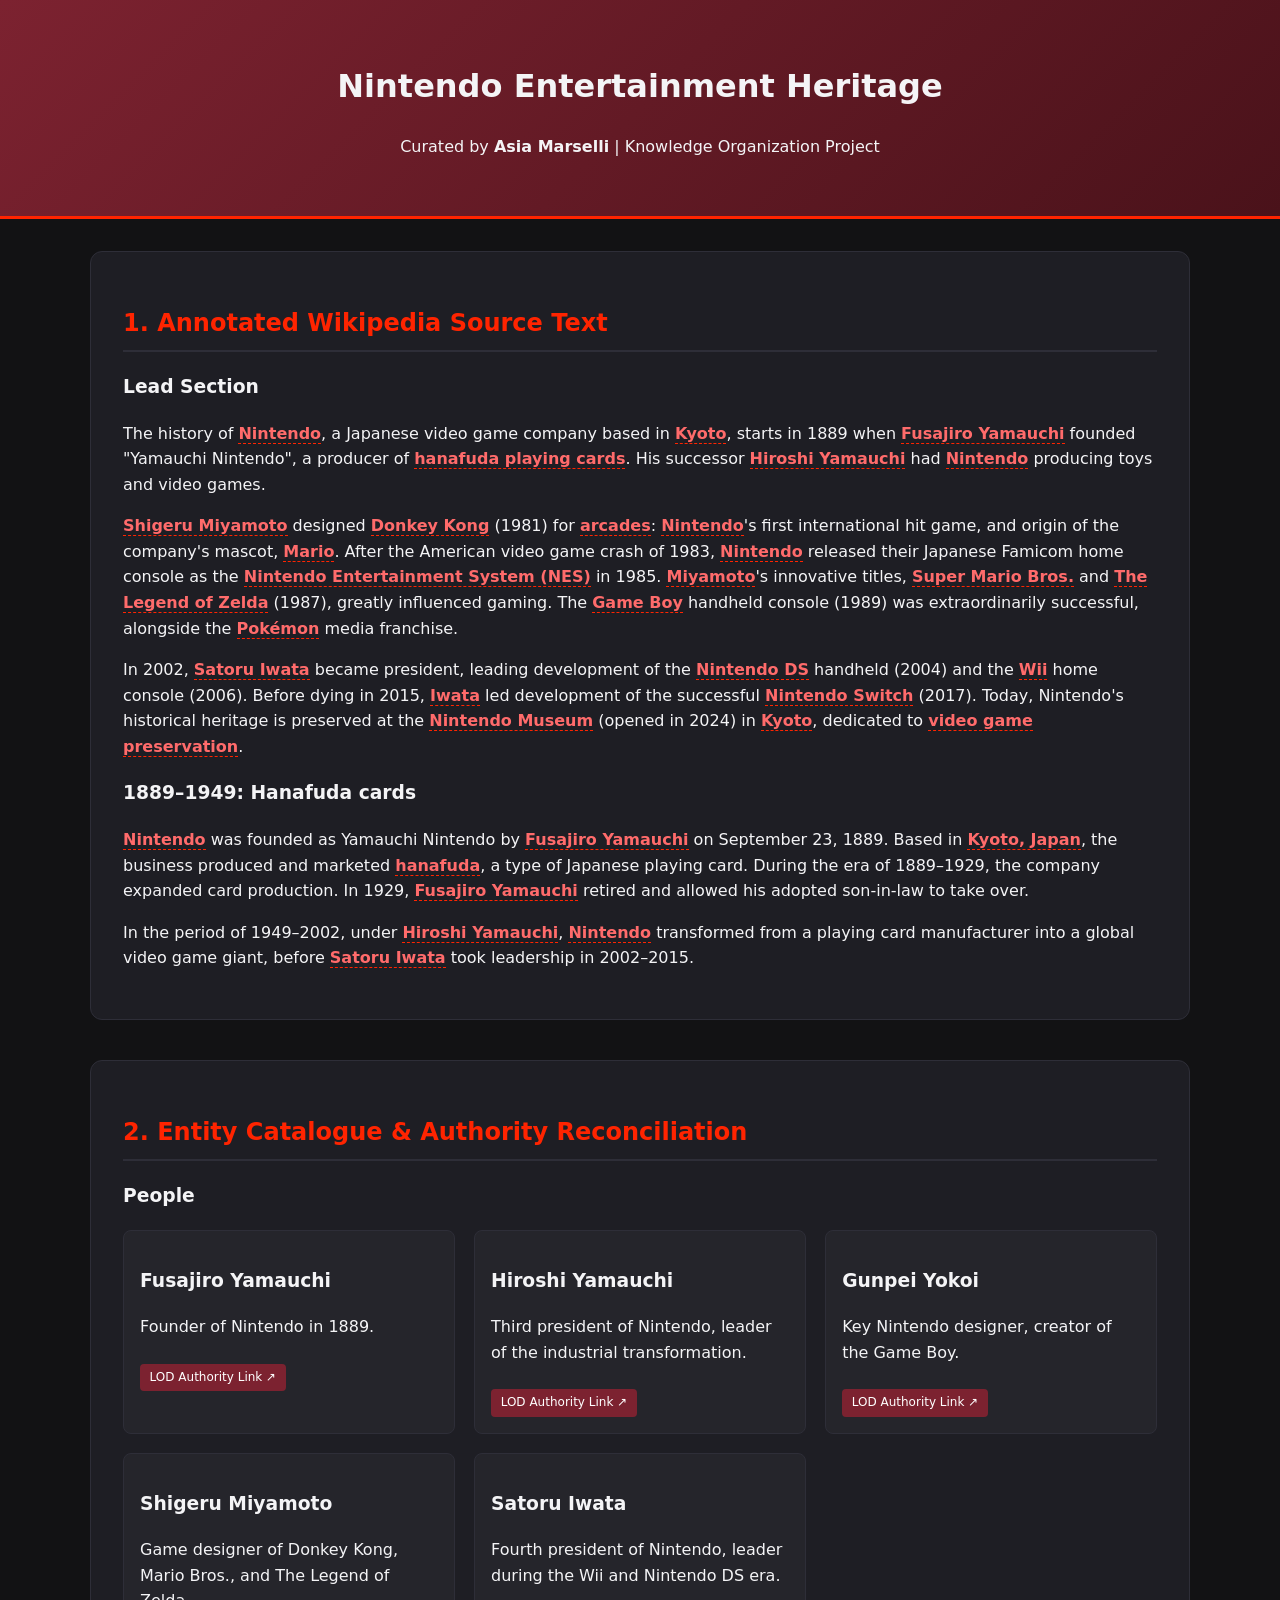
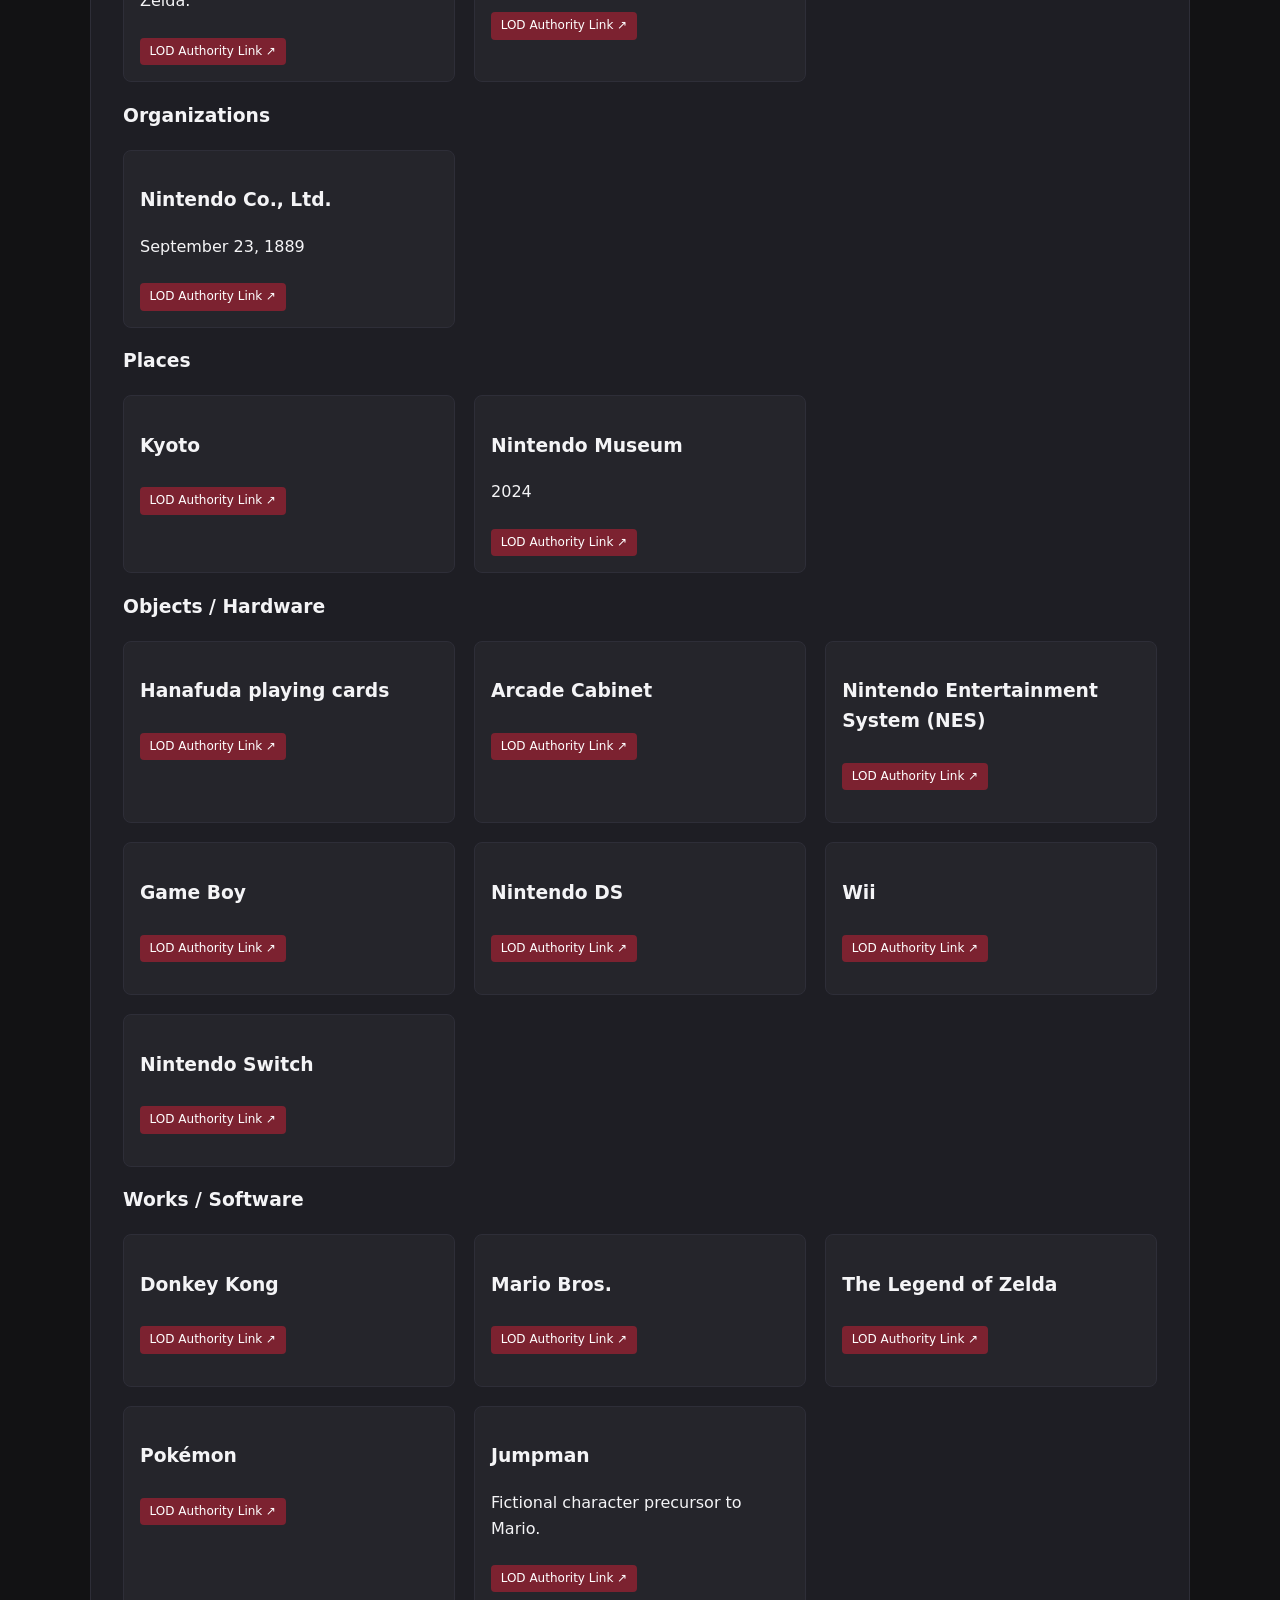
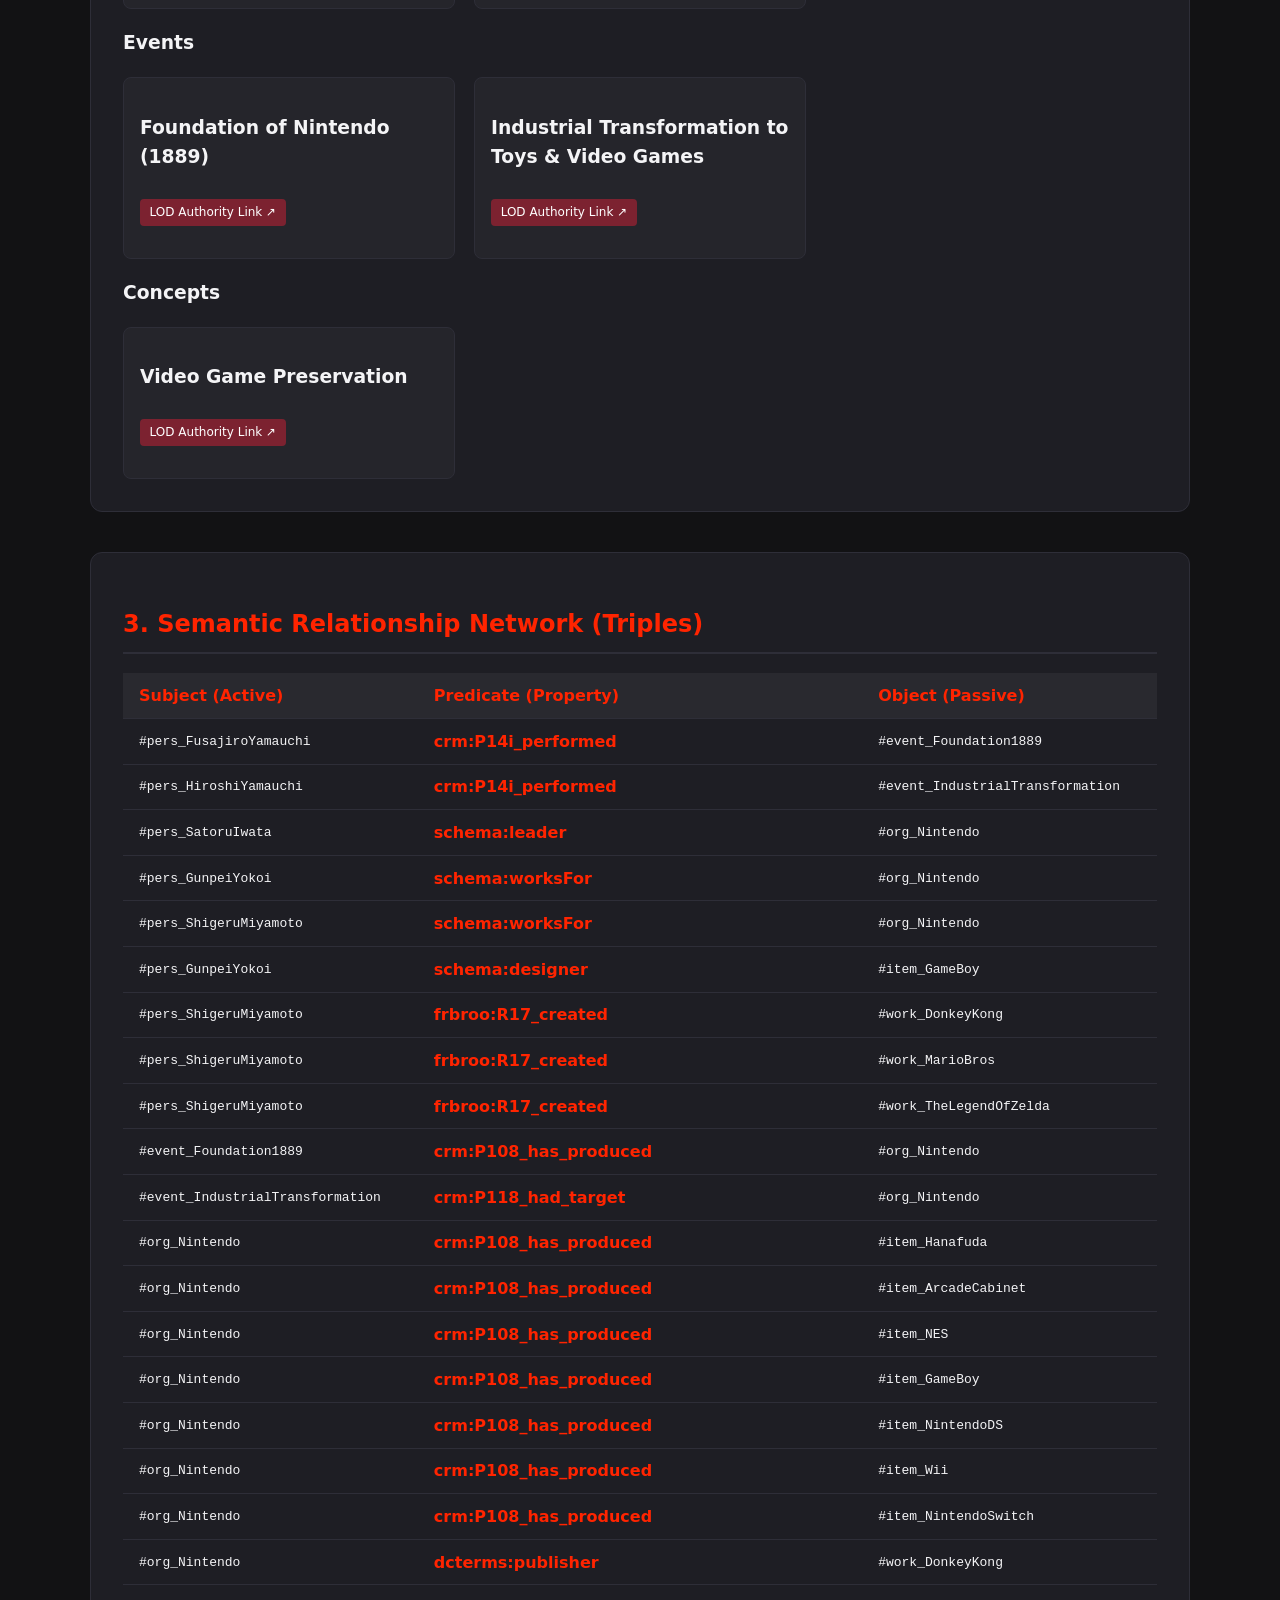
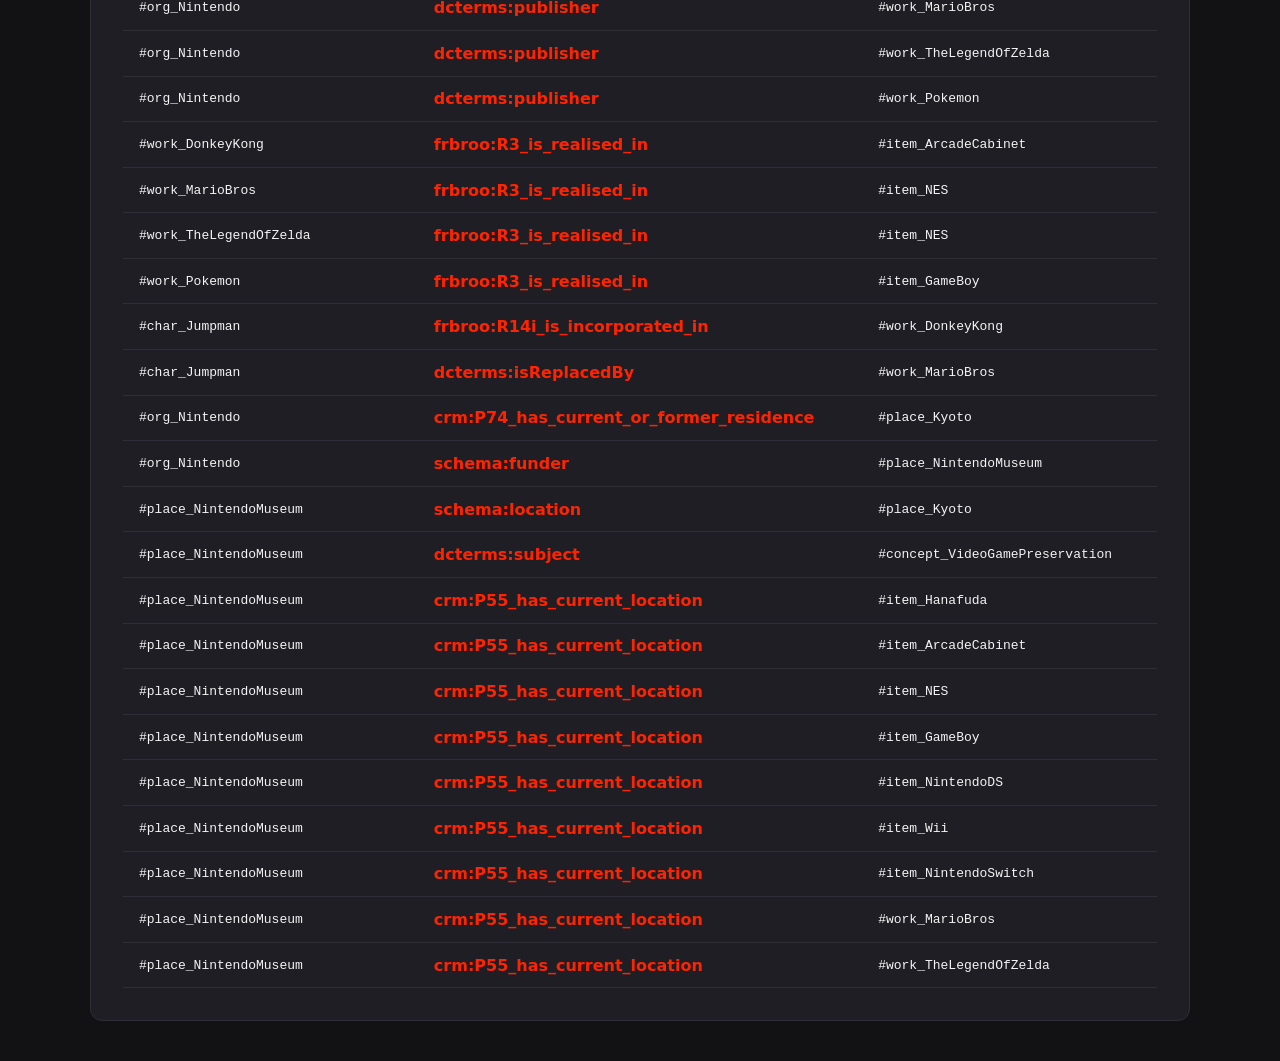
==== commit 6e158399: "generazione file con link corretti" ====
--- a/html/nintendoHE.html
+++ b/html/nintendoHE.html
@@ -61,17 +61,17 @@
           <div class="card" id="pers_FusajiroYamauchi">
             <h3>Fusajiro Yamauchi</h3>
             <p>Founder of Nintendo in 1889.</p>
-            <a class="badge" href="http://www.wikidata.org/entity/Q366750" target="_blank">LOD Authority Link &#8599;</a>
+            <a class="badge" href="https://www.wikidata.org/wiki/Q456052" target="_blank">LOD Authority Link &#8599;</a>
           </div>
           <div class="card" id="pers_HiroshiYamauchi">
             <h3>Hiroshi Yamauchi</h3>
             <p>Third president of Nintendo, leader of the industrial transformation.</p>
-            <a class="badge" href="http://www.wikidata.org/entity/Q316022" target="_blank">LOD Authority Link &#8599;</a>
+            <a class="badge" href="http://viaf.org/viaf/50145003625161340874" target="_blank">LOD Authority Link &#8599;</a>
           </div>
           <div class="card" id="pers_GunpeiYokoi">
             <h3>Gunpei Yokoi</h3>
             <p>Key Nintendo designer, creator of the Game Boy.</p>
-            <a class="badge" href="http://www.wikidata.org/entity/Q366261" target="_blank">LOD Authority Link &#8599;</a>
+            <a class="badge" href="http://viaf.org/viaf/171017199" target="_blank">LOD Authority Link &#8599;</a>
           </div>
           <div class="card" id="pers_ShigeruMiyamoto">
             <h3>Shigeru Miyamoto</h3>
@@ -81,15 +81,15 @@
           <div class="card" id="pers_SatoruIwata">
             <h3>Satoru Iwata</h3>
             <p>Fourth president of Nintendo, leader during the Wii and Nintendo DS era.</p>
-            <a class="badge" href="http://www.wikidata.org/entity/Q312939" target="_blank">LOD Authority Link &#8599;</a>
+            <a class="badge" href="http://viaf.org/viaf/258571878" target="_blank">LOD Authority Link &#8599;</a>
           </div>
         </div>
         <h3>Organizations</h3>
         <div class="grid">
           <div class="card" id="org_Nintendo">
             <h3>Nintendo Co., Ltd.</h3>
-            <p/>
-            <a class="badge" href="http://www.wikidata.org/entity/Q8093" target="_blank">LOD Authority Link &#8599;</a>
+            <p>September 23, 1889</p>
+            <a class="badge" href="https://www.wikidata.org/wiki/Q8093" target="_blank">LOD Authority Link &#8599;</a>
           </div>
         </div>
         <h3>Places</h3>
@@ -101,8 +101,8 @@
           </div>
           <div class="card" id="place_NintendoMuseum">
             <h3>Nintendo Museum</h3>
-            <p/>
-            <a class="badge" href="http://www.wikidata.org/entity/Q107127181" target="_blank">LOD Authority Link &#8599;</a>
+            <p>2024</p>
+            <a class="badge" href="https://www.wikidata.org/wiki/Q123124346" target="_blank">LOD Authority Link &#8599;</a>
           </div>
         </div>
         <h3>Objects / Hardware</h3>
@@ -110,37 +110,37 @@
           <div class="card" id="item_Hanafuda">
             <h3>Hanafuda playing cards</h3>
             <p/>
-            <a class="badge" href="http://www.wikidata.org/entity/Q696306" target="_blank">LOD Authority Link &#8599;</a>
+            <a class="badge" href="https://www.wikidata.org/wiki/Q697641" target="_blank">LOD Authority Link &#8599;</a>
           </div>
           <div class="card" id="item_ArcadeCabinet">
             <h3>Arcade Cabinet</h3>
             <p/>
-            <a class="badge" href="http://www.wikidata.org/entity/Q192908" target="_blank">LOD Authority Link &#8599;</a>
+            <a class="badge" href="https://www.wikidata.org/wiki/Q1349717" target="_blank">LOD Authority Link &#8599;</a>
           </div>
           <div class="card" id="item_NES">
             <h3>Nintendo Entertainment System (NES)</h3>
             <p/>
-            <a class="badge" href="http://www.wikidata.org/entity/Q172742" target="_blank">LOD Authority Link &#8599;</a>
+            <a class="badge" href="https://www.wikidata.org/wiki/Q172742" target="_blank">LOD Authority Link &#8599;</a>
           </div>
           <div class="card" id="item_GameBoy">
             <h3>Game Boy</h3>
             <p/>
-            <a class="badge" href="http://www.wikidata.org/entity/Q186437" target="_blank">LOD Authority Link &#8599;</a>
+            <a class="badge" href="https://www.wikidata.org/wiki/Q186437" target="_blank">LOD Authority Link &#8599;</a>
           </div>
           <div class="card" id="item_NintendoDS">
             <h3>Nintendo DS</h3>
             <p/>
-            <a class="badge" href="http://www.wikidata.org/entity/Q170325" target="_blank">LOD Authority Link &#8599;</a>
+            <a class="badge" href="https://www.wikidata.org/wiki/Q170323" target="_blank">LOD Authority Link &#8599;</a>
           </div>
           <div class="card" id="item_Wii">
             <h3>Wii</h3>
             <p/>
-            <a class="badge" href="http://www.wikidata.org/entity/Q8079" target="_blank">LOD Authority Link &#8599;</a>
+            <a class="badge" href="https://www.wikidata.org/wiki/Q8079" target="_blank">LOD Authority Link &#8599;</a>
           </div>
           <div class="card" id="item_NintendoSwitch">
             <h3>Nintendo Switch</h3>
             <p/>
-            <a class="badge" href="http://www.wikidata.org/entity/Q27094269" target="_blank">LOD Authority Link &#8599;</a>
+            <a class="badge" href="https://www.wikidata.org/wiki/Q19610114" target="_blank">LOD Authority Link &#8599;</a>
           </div>
         </div>
         <h3>Works / Software</h3>
@@ -148,27 +148,27 @@
           <div class="card" id="work_DonkeyKong">
             <h3>Donkey Kong</h3>
             <p/>
-            <a class="badge" href="http://www.wikidata.org/entity/Q244837" target="_blank">LOD Authority Link &#8599;</a>
+            <a class="badge" href="https://www.wikidata.org/wiki/Q12384" target="_blank">LOD Authority Link &#8599;</a>
           </div>
           <div class="card" id="work_MarioBros">
             <h3>Mario Bros.</h3>
             <p/>
-            <a class="badge" href="http://www.wikidata.org/entity/Q610968" target="_blank">LOD Authority Link &#8599;</a>
+            <a class="badge" href="https://www.wikidata.org/wiki/Q126187572" target="_blank">LOD Authority Link &#8599;</a>
           </div>
           <div class="card" id="work_TheLegendOfZelda">
             <h3>The Legend of Zelda</h3>
             <p/>
-            <a class="badge" href="http://www.wikidata.org/entity/Q12397" target="_blank">LOD Authority Link &#8599;</a>
+            <a class="badge" href="https://www.wikidata.org/wiki/Q12395" target="_blank">LOD Authority Link &#8599;</a>
           </div>
           <div class="card" id="work_Pokemon">
             <h3>Pok&#233;mon</h3>
             <p/>
-            <a class="badge" href="http://www.wikidata.org/entity/Q864" target="_blank">LOD Authority Link &#8599;</a>
+            <a class="badge" href="https://www.wikidata.org/wiki/Q864" target="_blank">LOD Authority Link &#8599;</a>
           </div>
           <div class="card" id="char_Jumpman">
             <h3>Jumpman</h3>
             <p>Fictional character precursor to Mario.</p>
-            <a class="badge" href="http://www.wikidata.org/entity/Q610968" target="_blank">LOD Authority Link &#8599;</a>
+            <a class="badge" href="https://www.wikidata.org/wiki/Q2737362" target="_blank">LOD Authority Link &#8599;</a>
           </div>
         </div>
         <h3>Events</h3>
@@ -189,7 +189,7 @@
           <div class="card" id="concept_VideoGamePreservation">
             <h3>Video Game Preservation</h3>
             <p/>
-            <a class="badge" href="http://id.loc.gov/authorities/subjects/sh2015001602" target="_blank">LOD Authority Link &#8599;</a>
+            <a class="badge" href="https://www.wikidata.org/wiki/Q56153456" target="_blank">LOD Authority Link &#8599;</a>
           </div>
         </div>
       </section>
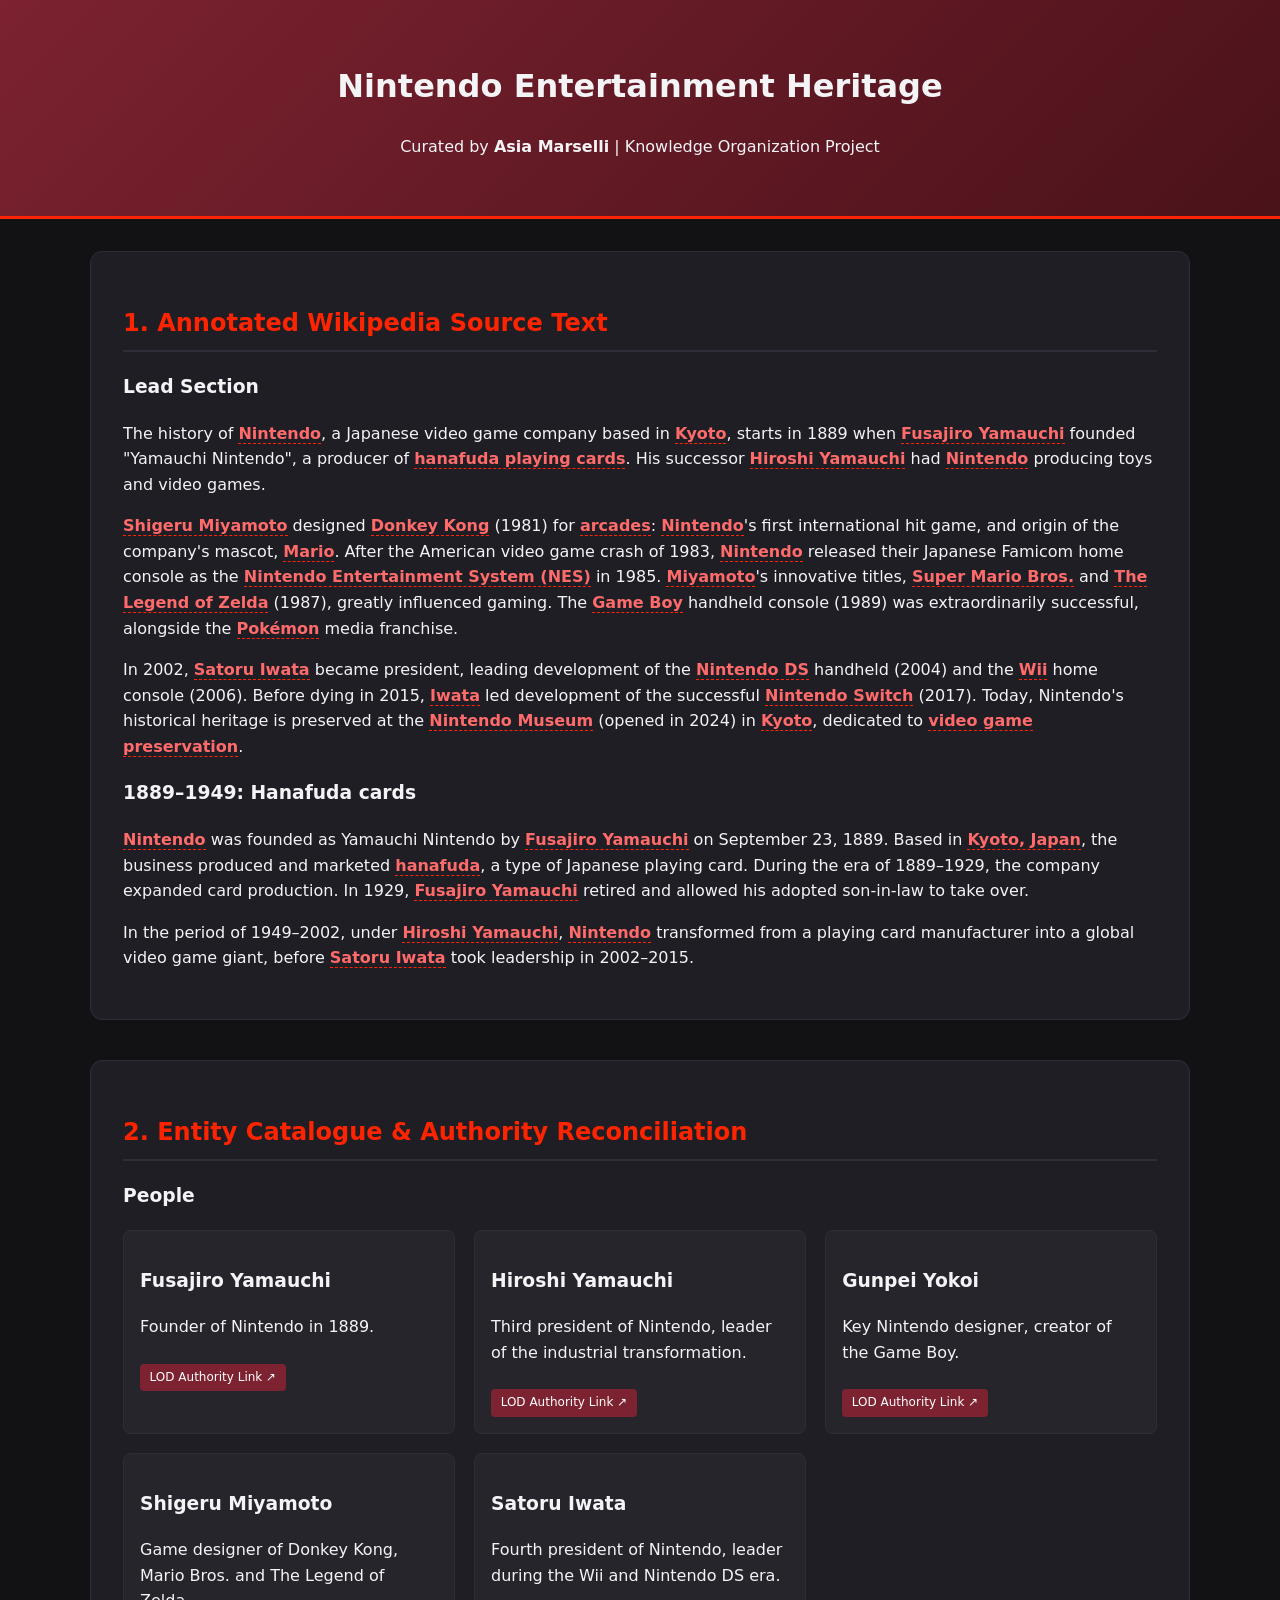
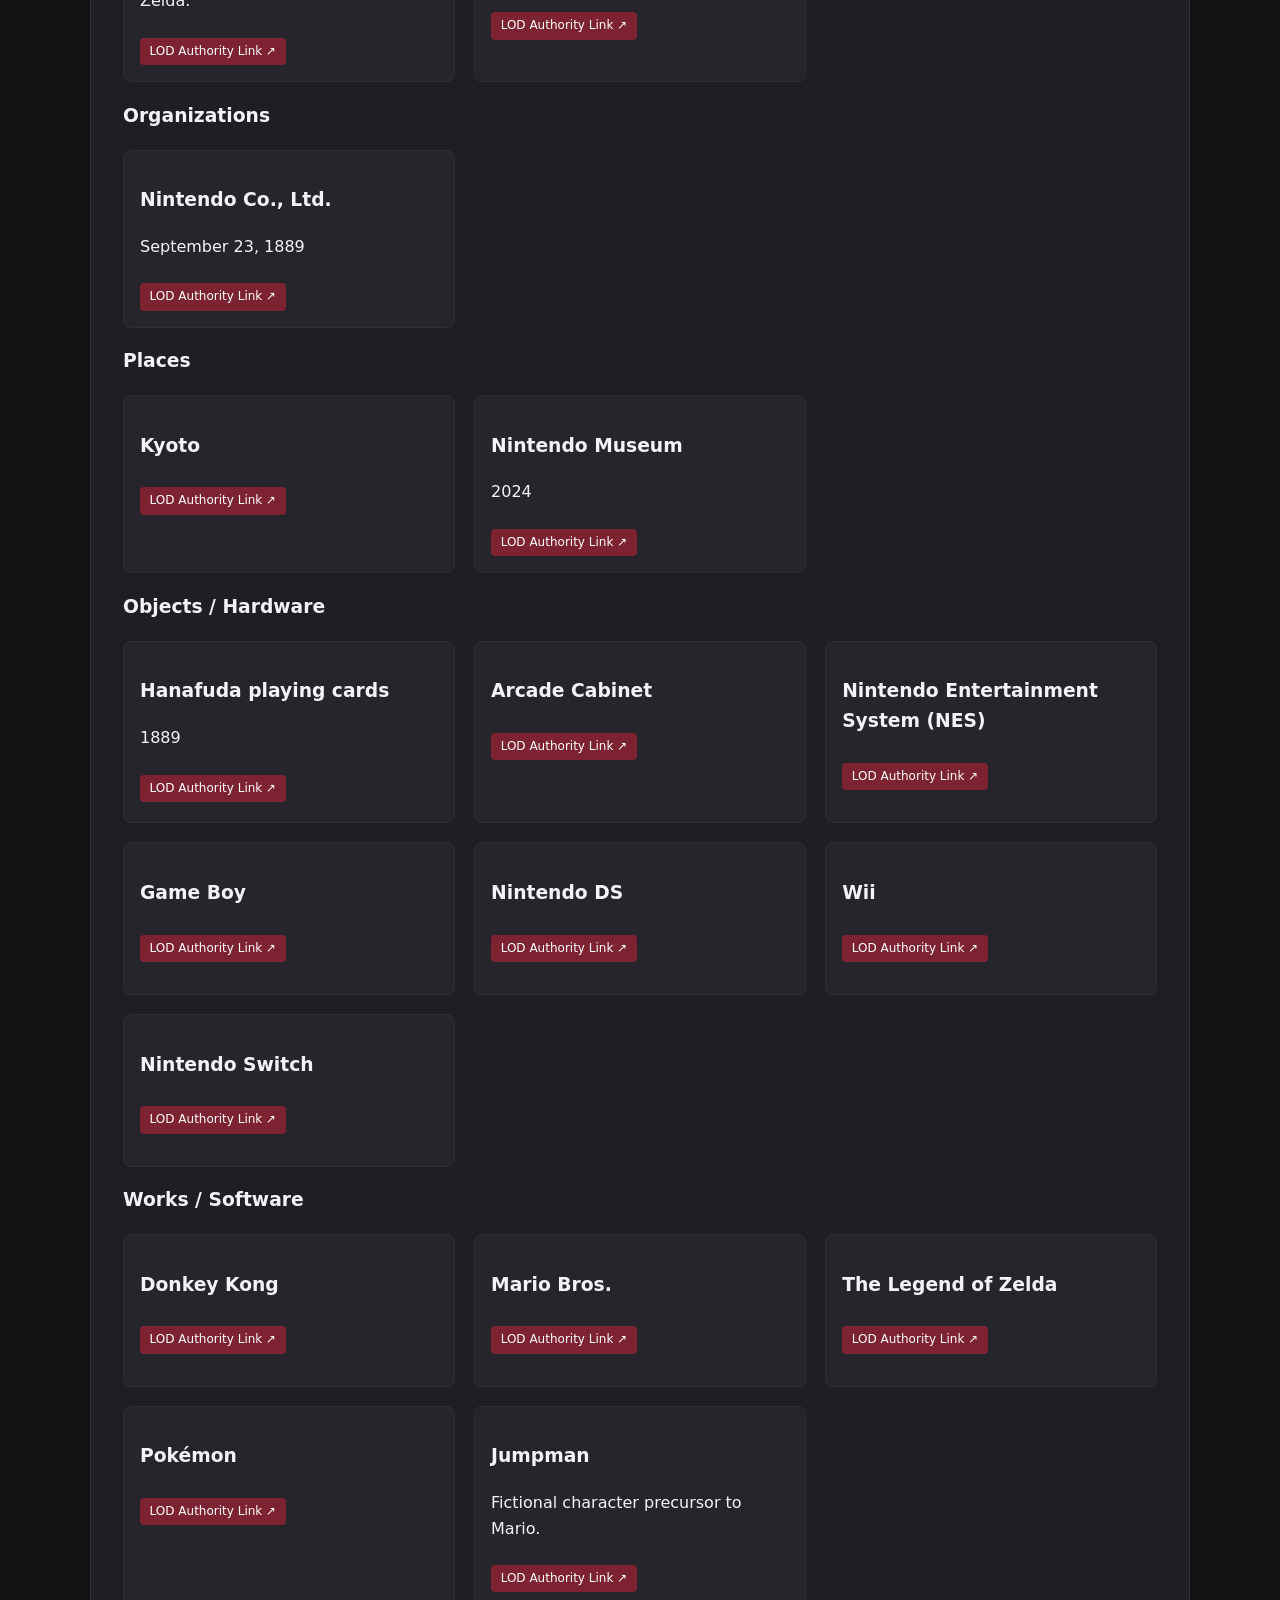
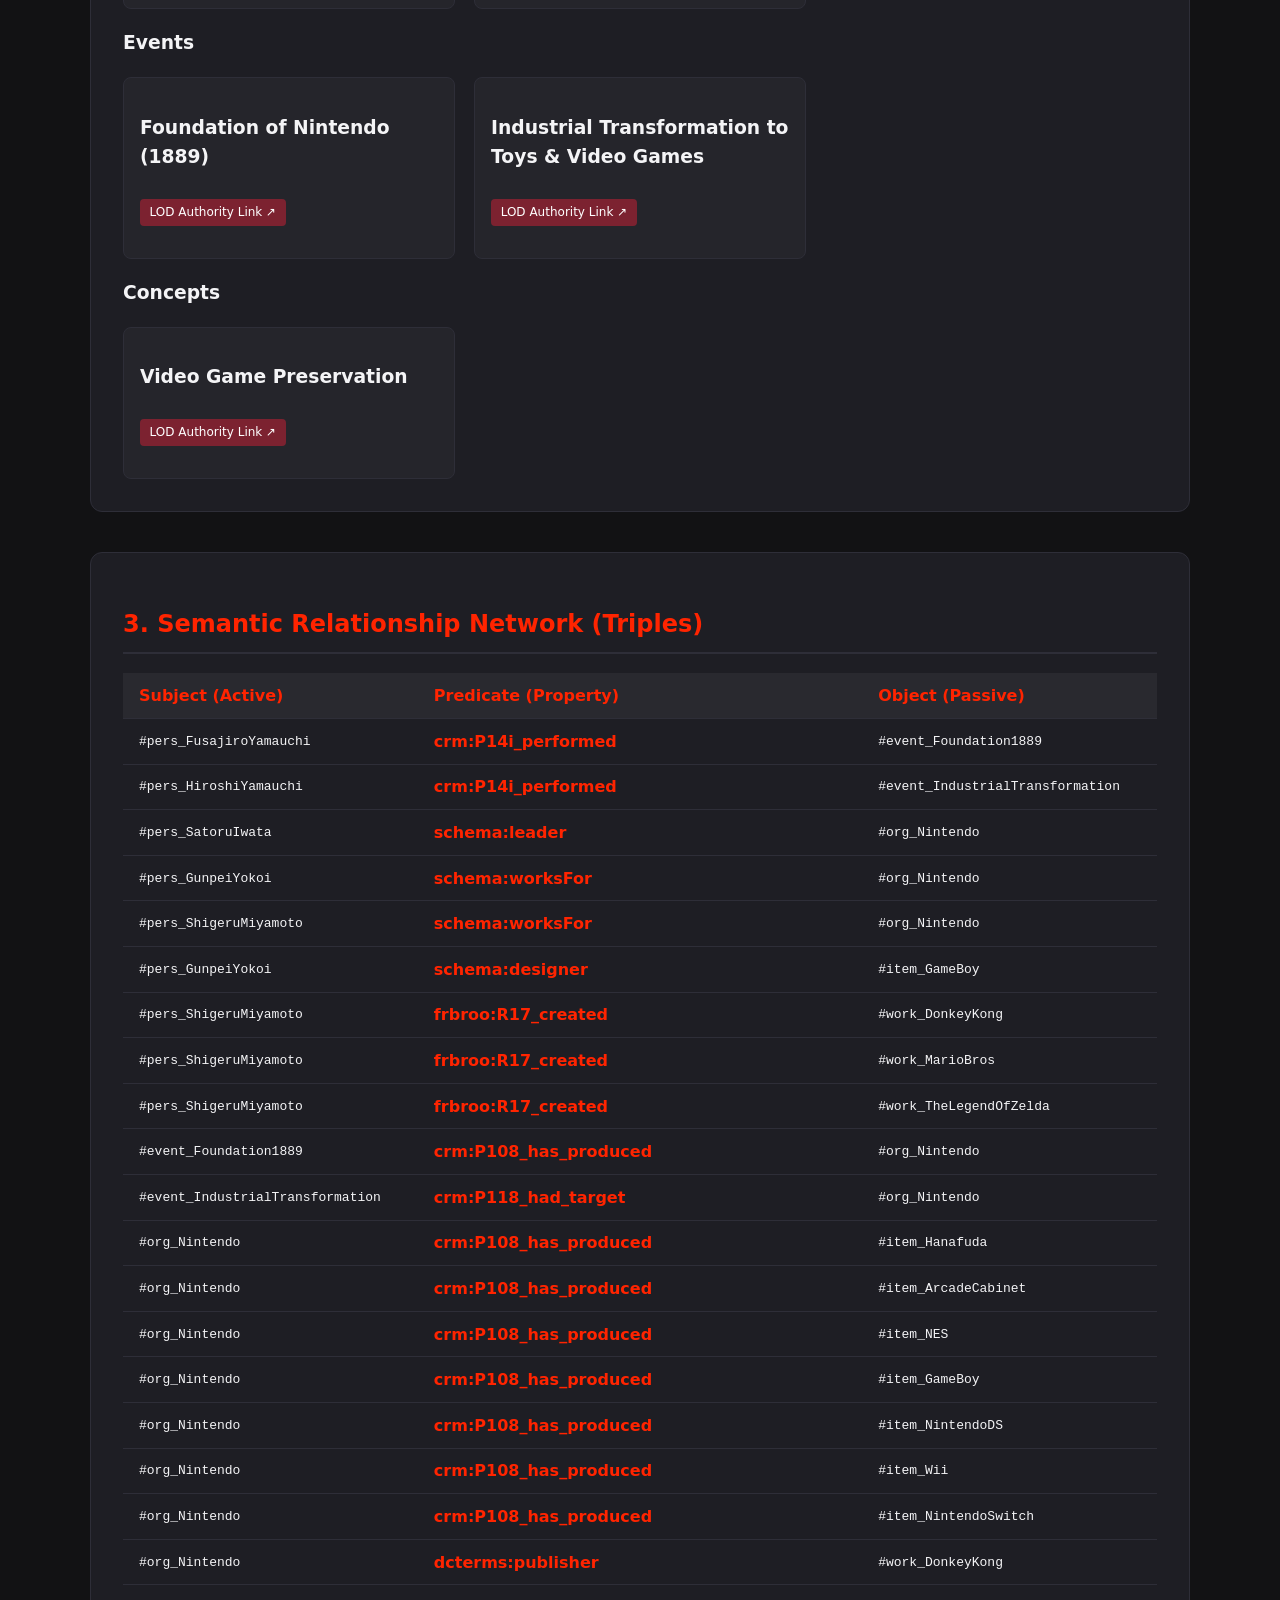
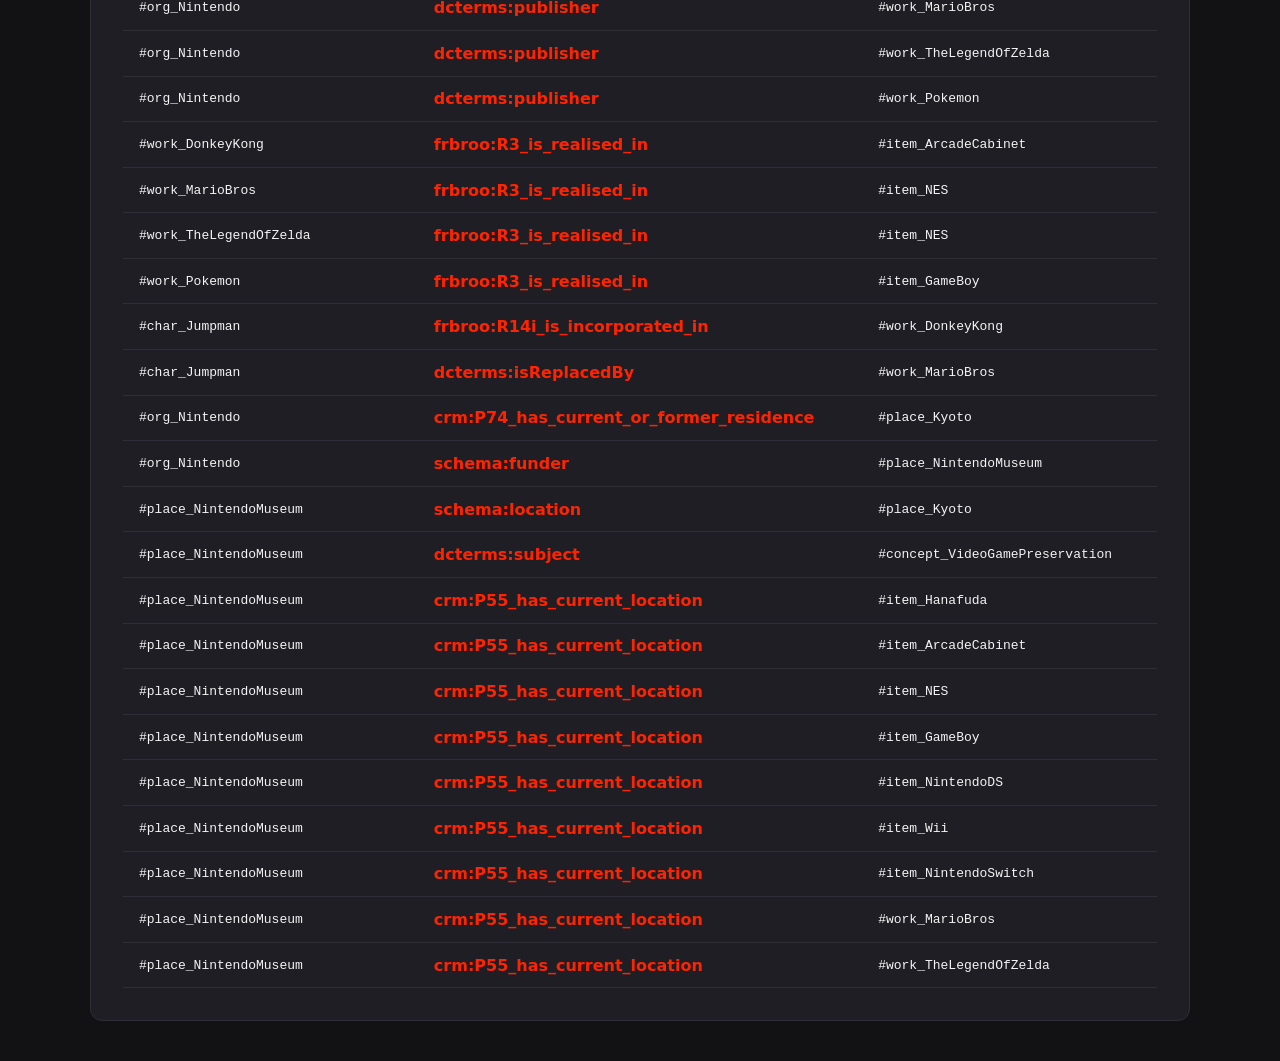
==== commit 7128a448: "prova file html" ====
--- a/html/nintendoHE.html
+++ b/html/nintendoHE.html
@@ -75,7 +75,7 @@
           </div>
           <div class="card" id="pers_ShigeruMiyamoto">
             <h3>Shigeru Miyamoto</h3>
-            <p>Game designer of Donkey Kong, Mario Bros., and The Legend of Zelda.</p>
+            <p>Game designer of Donkey Kong, Mario Bros. and The Legend of Zelda.</p>
             <a class="badge" href="http://viaf.org/viaf/78191821" target="_blank">LOD Authority Link &#8599;</a>
           </div>
           <div class="card" id="pers_SatoruIwata">
@@ -109,7 +109,7 @@
         <div class="grid">
           <div class="card" id="item_Hanafuda">
             <h3>Hanafuda playing cards</h3>
-            <p/>
+            <p>1889</p>
             <a class="badge" href="https://www.wikidata.org/wiki/Q697641" target="_blank">LOD Authority Link &#8599;</a>
           </div>
           <div class="card" id="item_ArcadeCabinet">
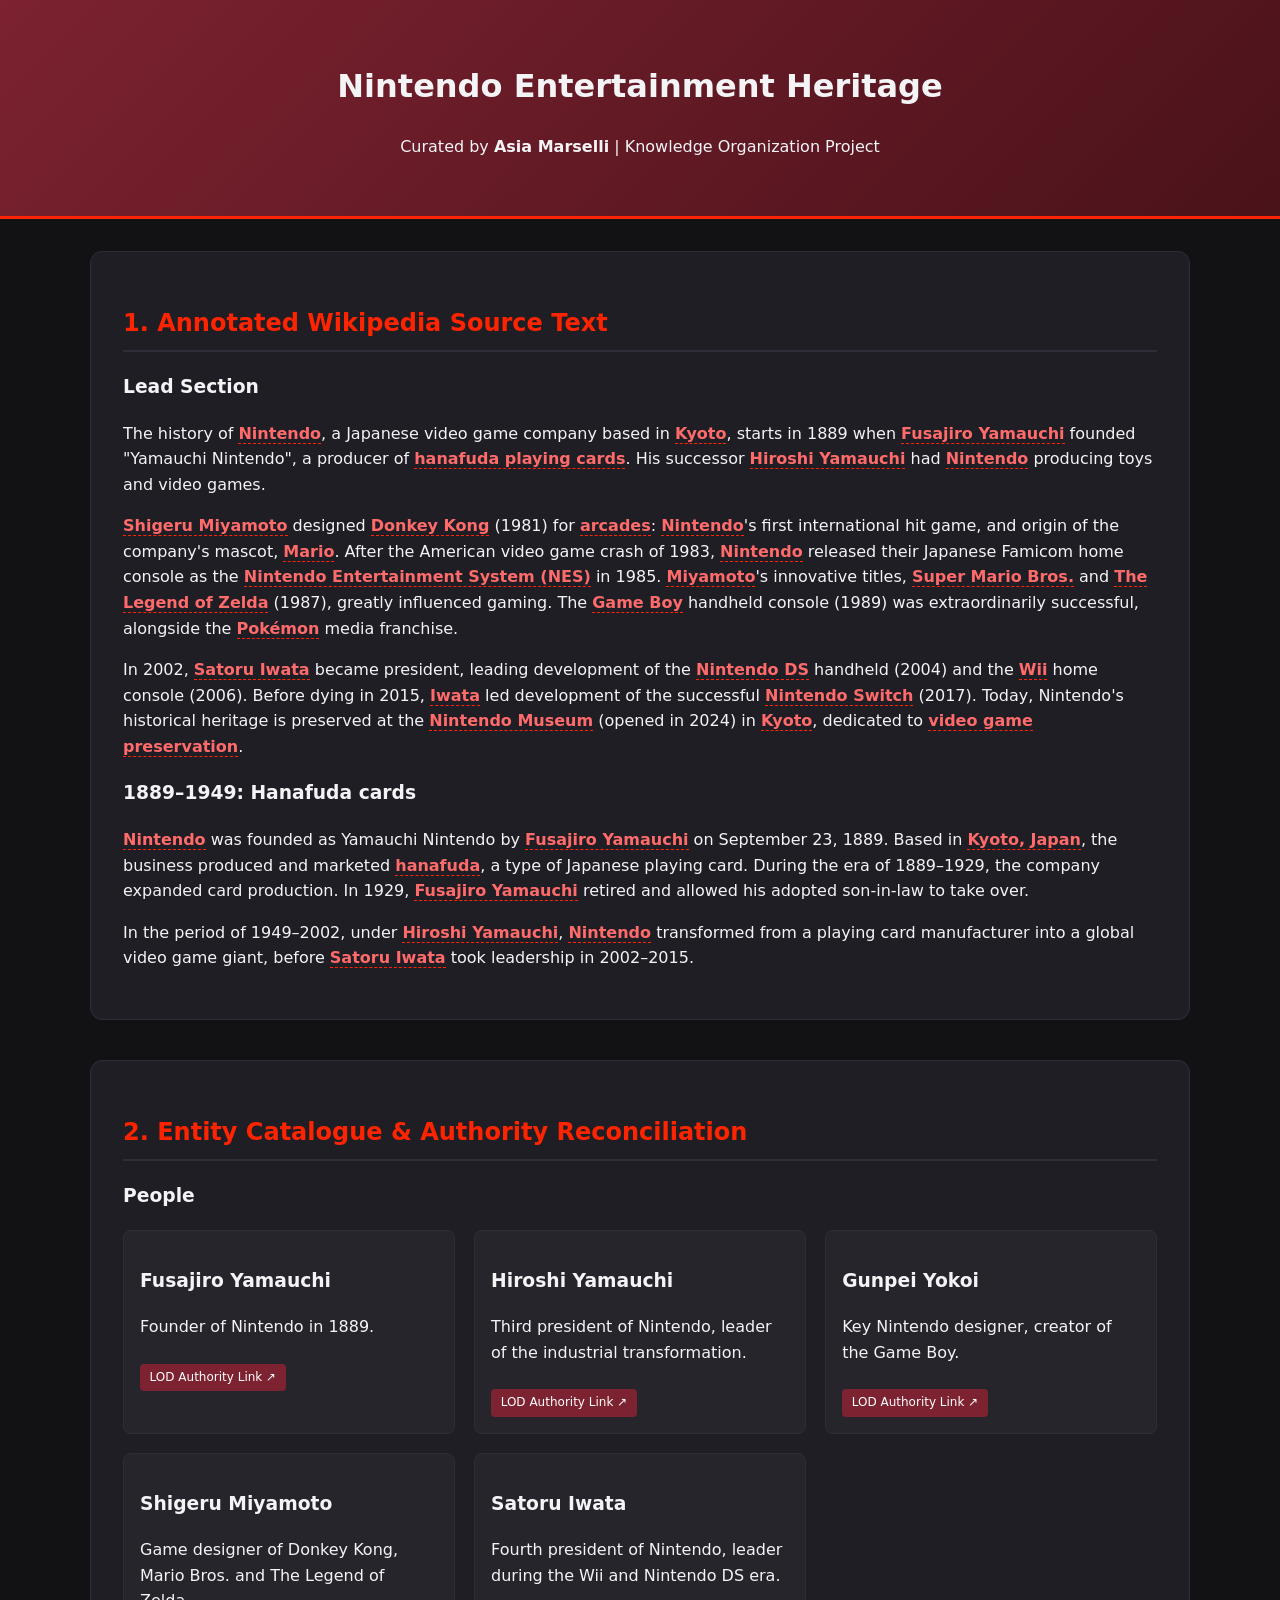
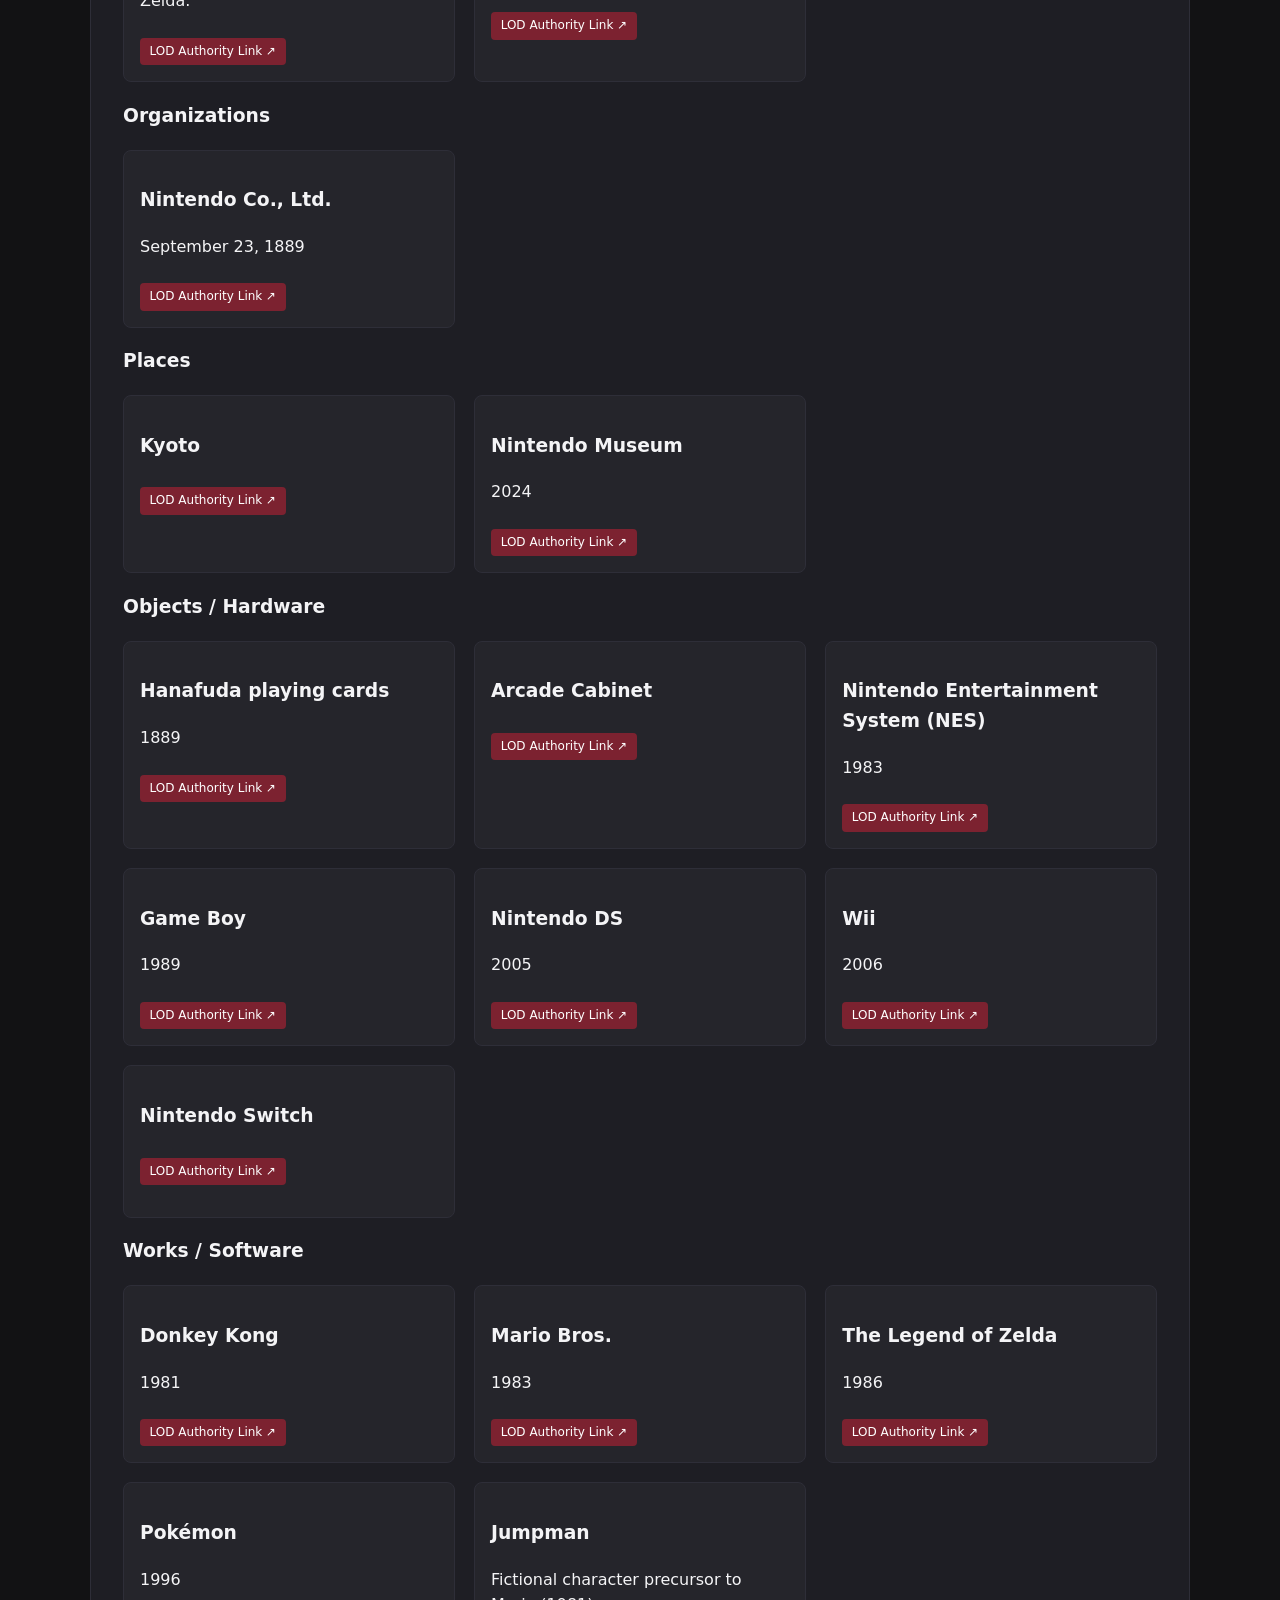
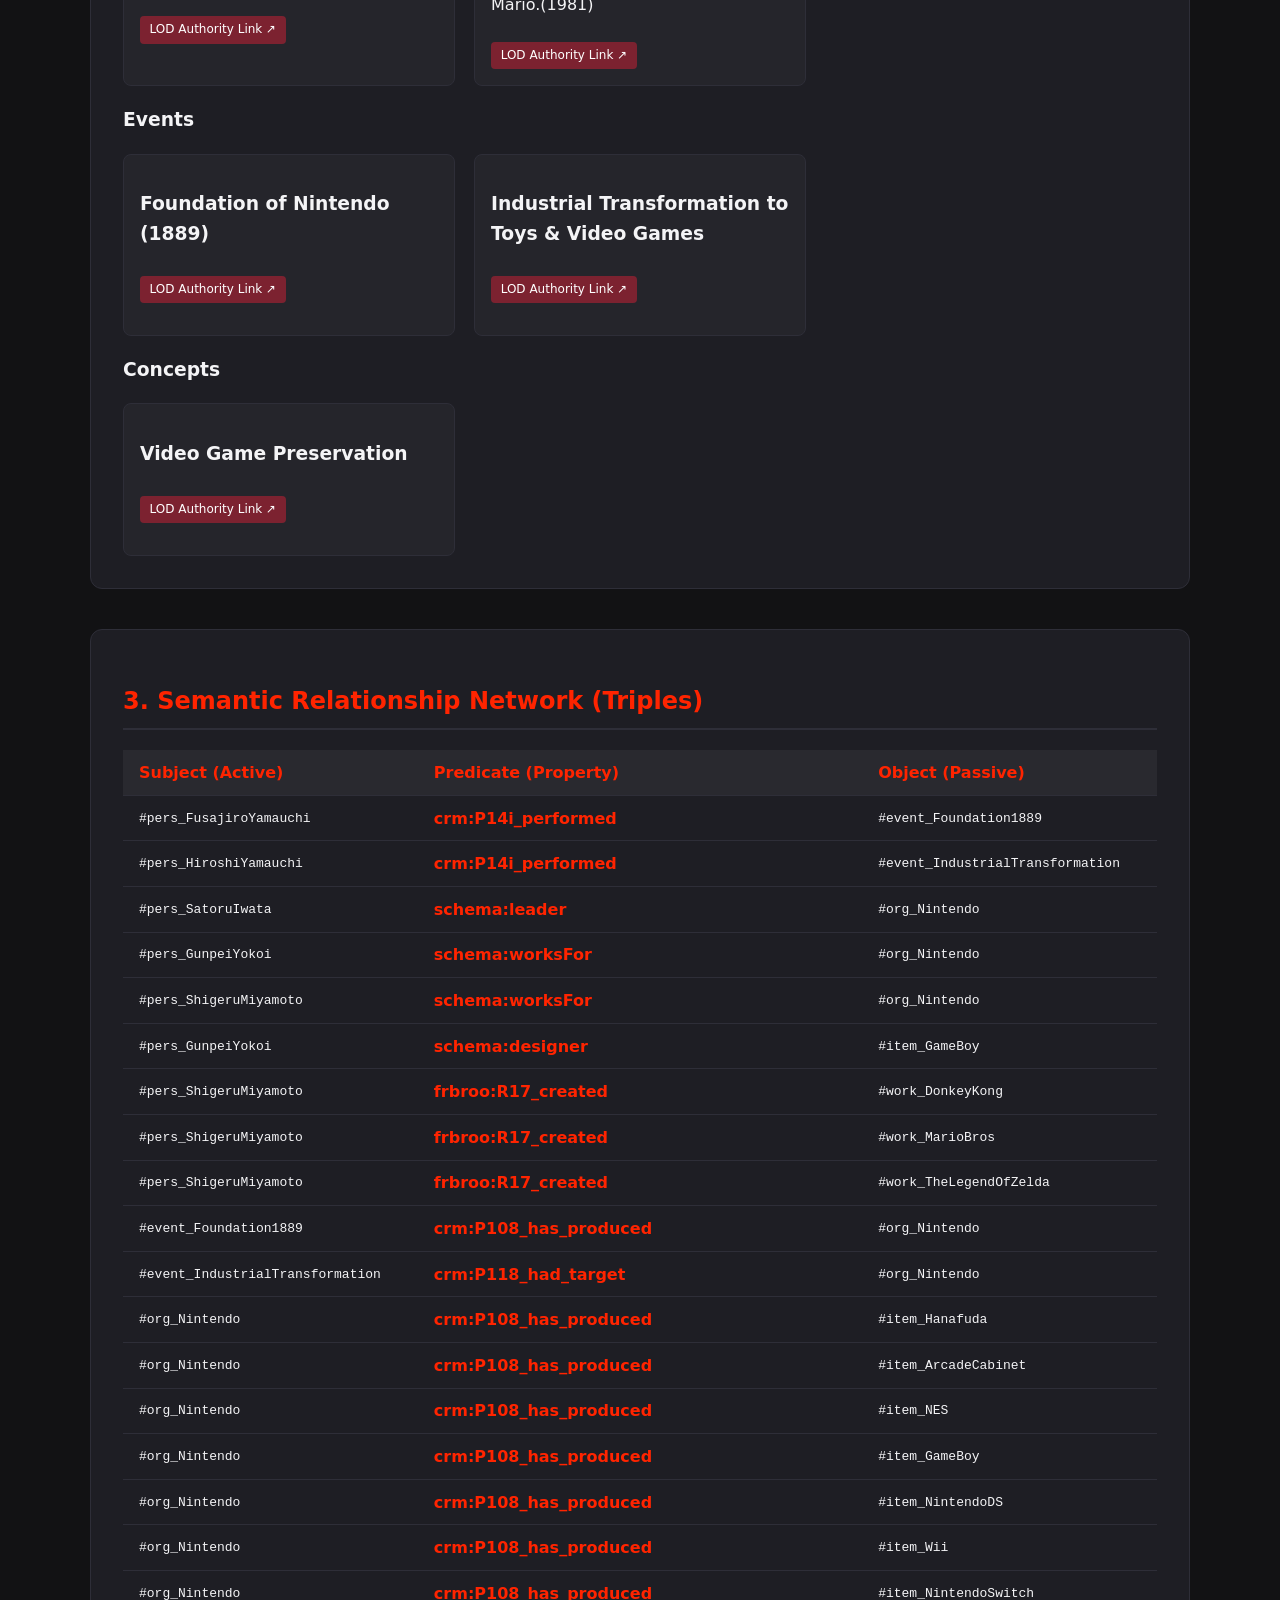
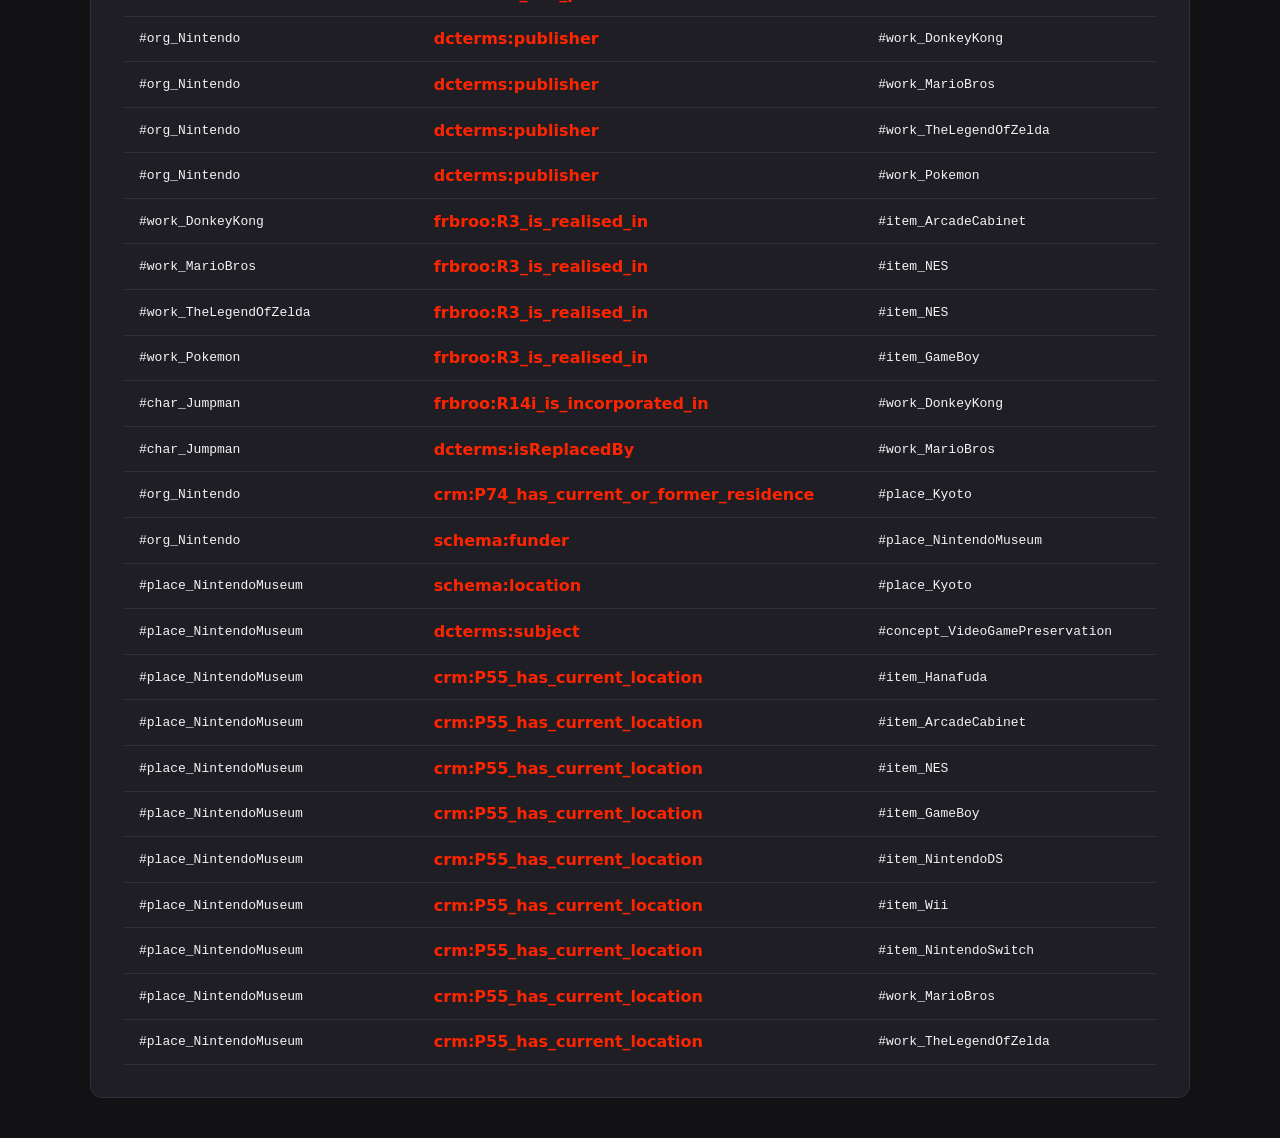
==== commit 8754680c: "date update" ====
--- a/html/nintendoHE.html
+++ b/html/nintendoHE.html
@@ -119,22 +119,22 @@
           </div>
           <div class="card" id="item_NES">
             <h3>Nintendo Entertainment System (NES)</h3>
-            <p/>
+            <p>1983</p>
             <a class="badge" href="https://www.wikidata.org/wiki/Q172742" target="_blank">LOD Authority Link &#8599;</a>
           </div>
           <div class="card" id="item_GameBoy">
             <h3>Game Boy</h3>
-            <p/>
+            <p>1989</p>
             <a class="badge" href="https://www.wikidata.org/wiki/Q186437" target="_blank">LOD Authority Link &#8599;</a>
           </div>
           <div class="card" id="item_NintendoDS">
             <h3>Nintendo DS</h3>
-            <p/>
+            <p>2005</p>
             <a class="badge" href="https://www.wikidata.org/wiki/Q170323" target="_blank">LOD Authority Link &#8599;</a>
           </div>
           <div class="card" id="item_Wii">
             <h3>Wii</h3>
-            <p/>
+            <p>2006</p>
             <a class="badge" href="https://www.wikidata.org/wiki/Q8079" target="_blank">LOD Authority Link &#8599;</a>
           </div>
           <div class="card" id="item_NintendoSwitch">
@@ -147,27 +147,27 @@
         <div class="grid">
           <div class="card" id="work_DonkeyKong">
             <h3>Donkey Kong</h3>
-            <p/>
+            <p>1981</p>
             <a class="badge" href="https://www.wikidata.org/wiki/Q12384" target="_blank">LOD Authority Link &#8599;</a>
           </div>
           <div class="card" id="work_MarioBros">
             <h3>Mario Bros.</h3>
-            <p/>
+            <p>1983</p>
             <a class="badge" href="https://www.wikidata.org/wiki/Q126187572" target="_blank">LOD Authority Link &#8599;</a>
           </div>
           <div class="card" id="work_TheLegendOfZelda">
             <h3>The Legend of Zelda</h3>
-            <p/>
+            <p>1986</p>
             <a class="badge" href="https://www.wikidata.org/wiki/Q12395" target="_blank">LOD Authority Link &#8599;</a>
           </div>
           <div class="card" id="work_Pokemon">
             <h3>Pok&#233;mon</h3>
-            <p/>
+            <p>1996</p>
             <a class="badge" href="https://www.wikidata.org/wiki/Q864" target="_blank">LOD Authority Link &#8599;</a>
           </div>
           <div class="card" id="char_Jumpman">
             <h3>Jumpman</h3>
-            <p>Fictional character precursor to Mario.</p>
+            <p>Fictional character precursor to Mario.(1981)</p>
             <a class="badge" href="https://www.wikidata.org/wiki/Q2737362" target="_blank">LOD Authority Link &#8599;</a>
           </div>
         </div>
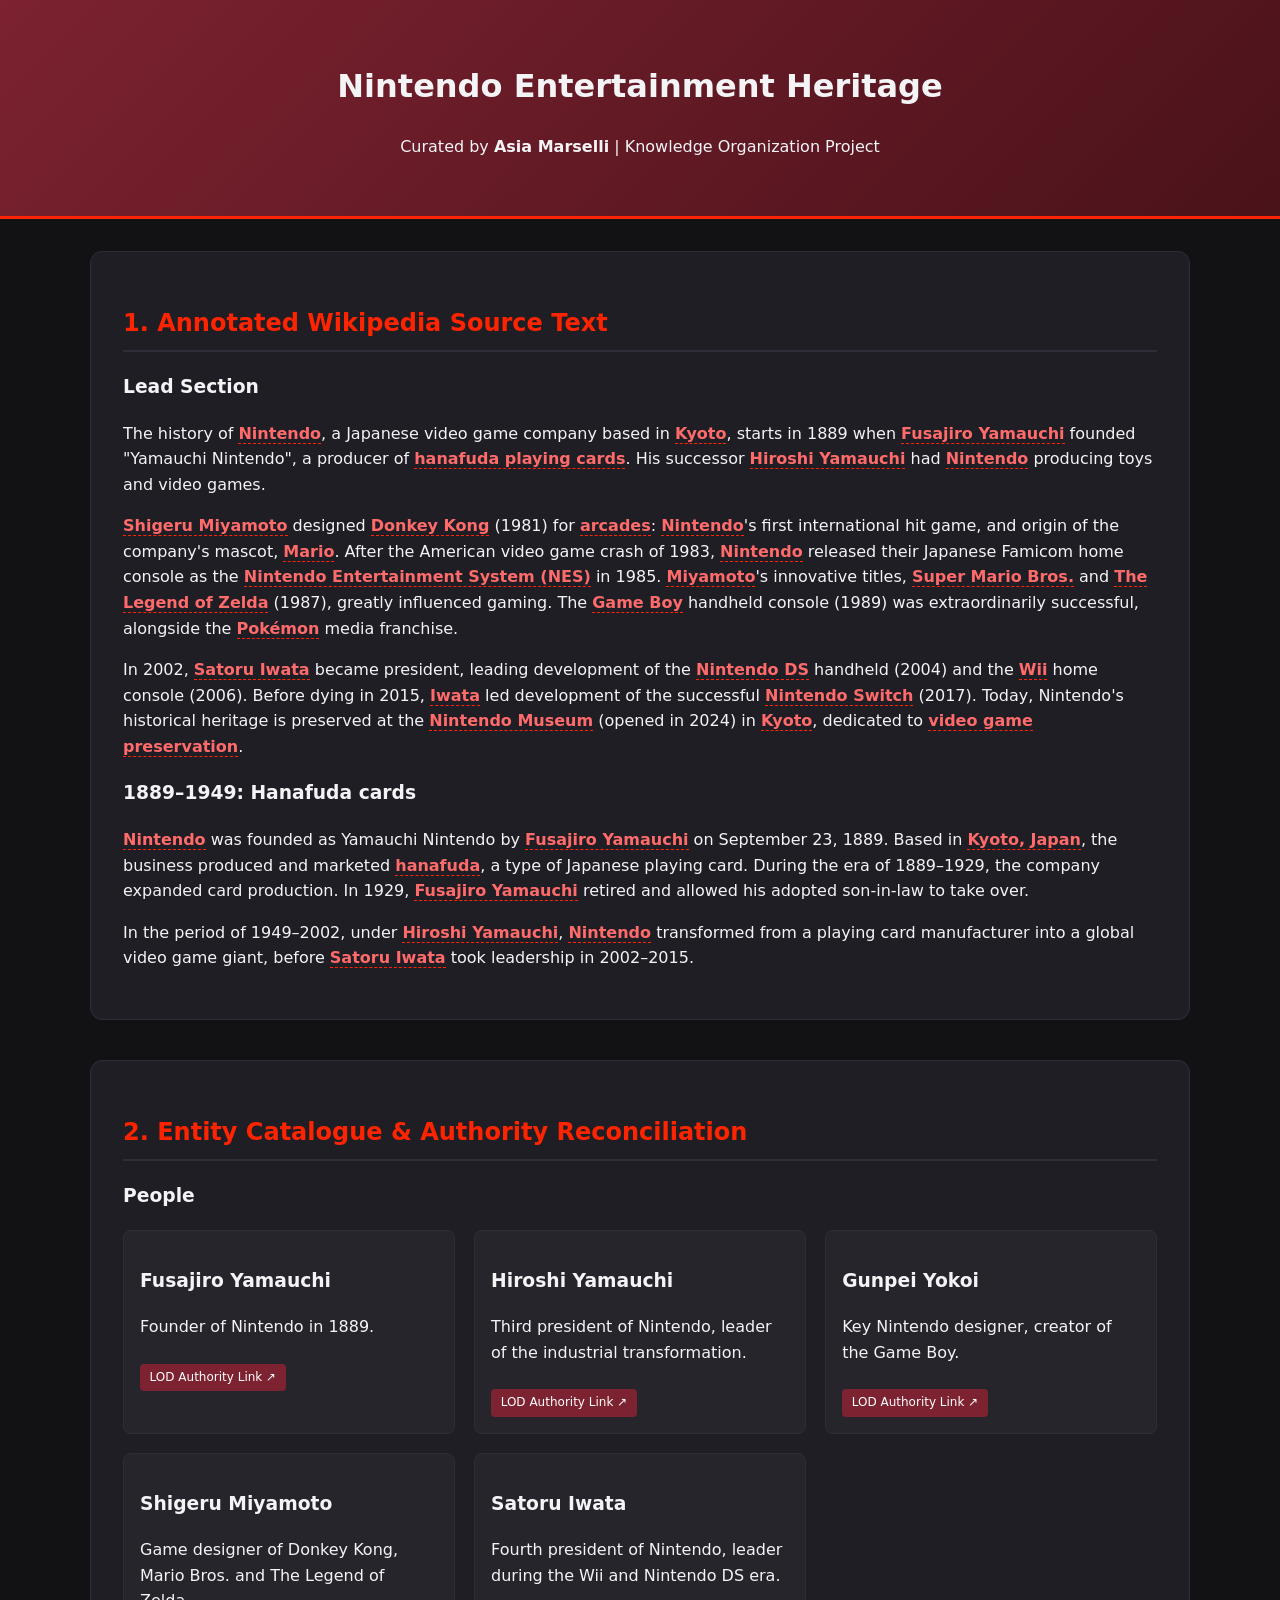
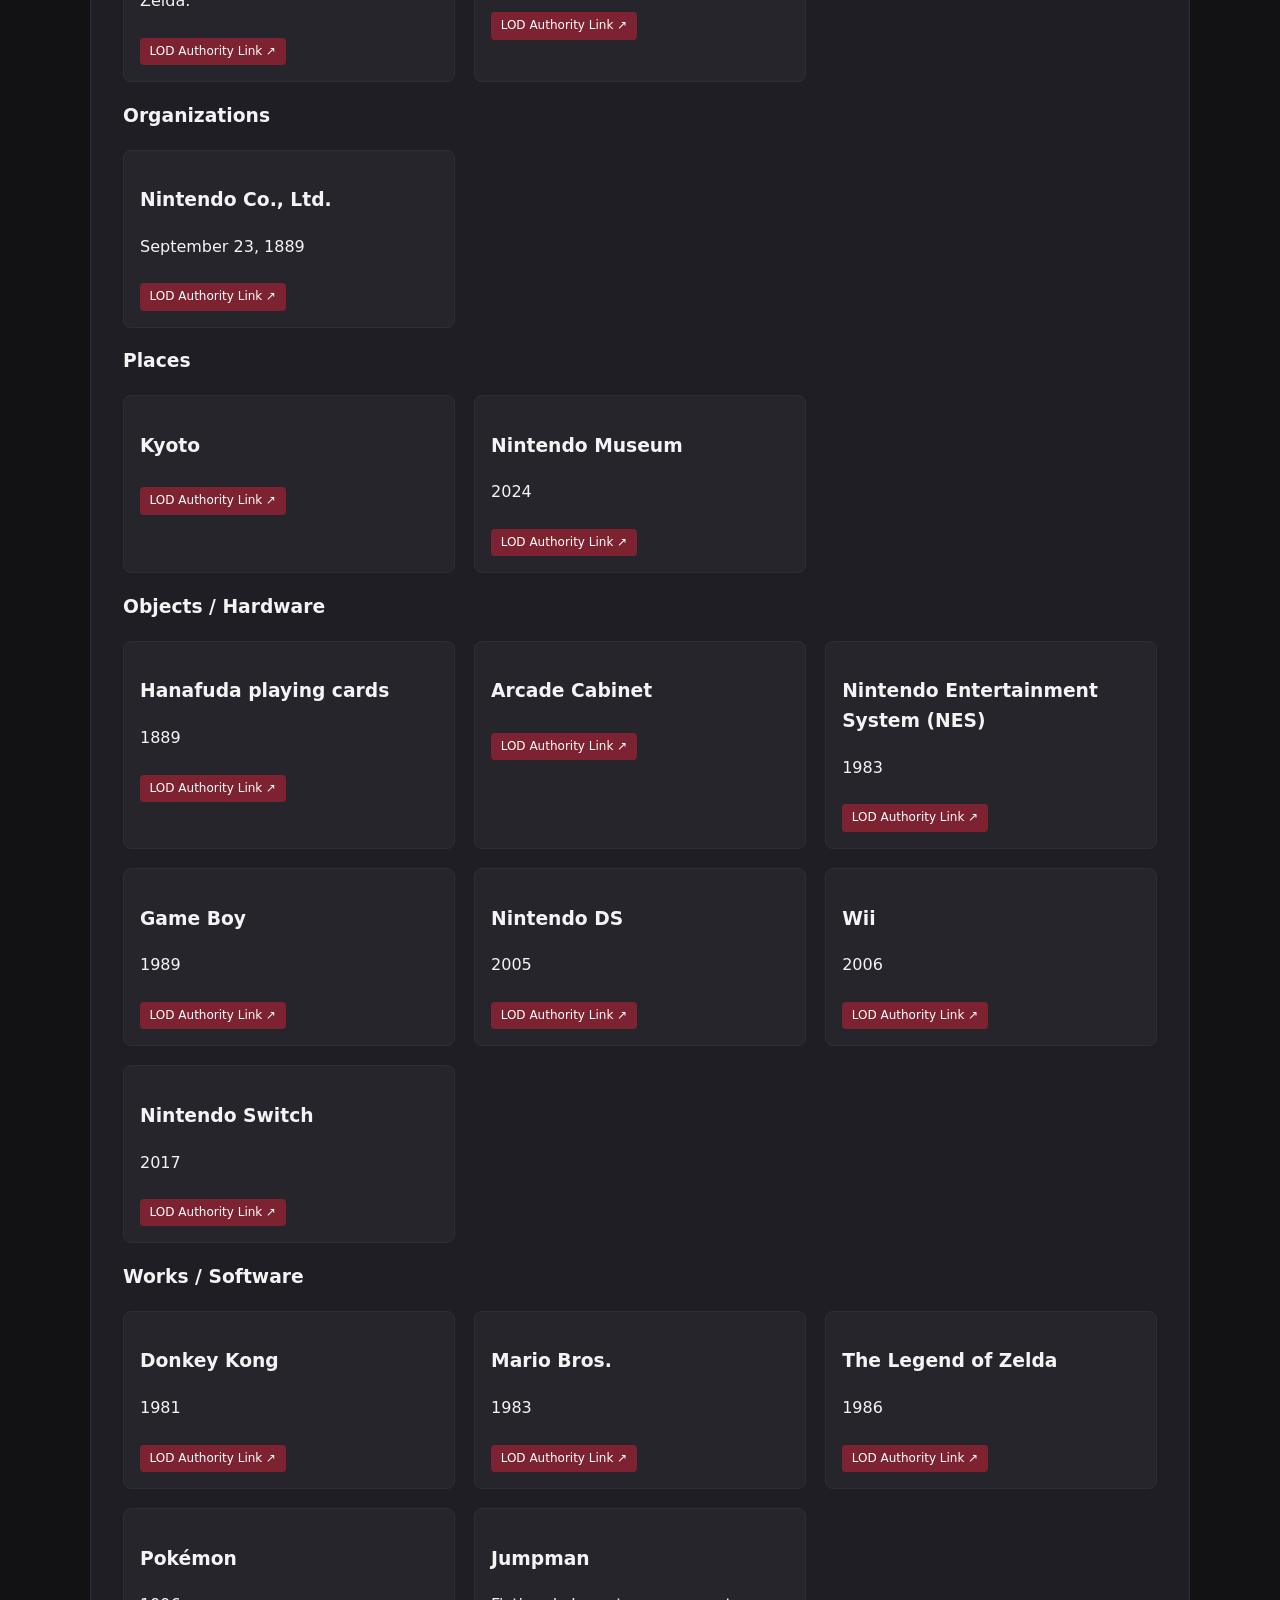
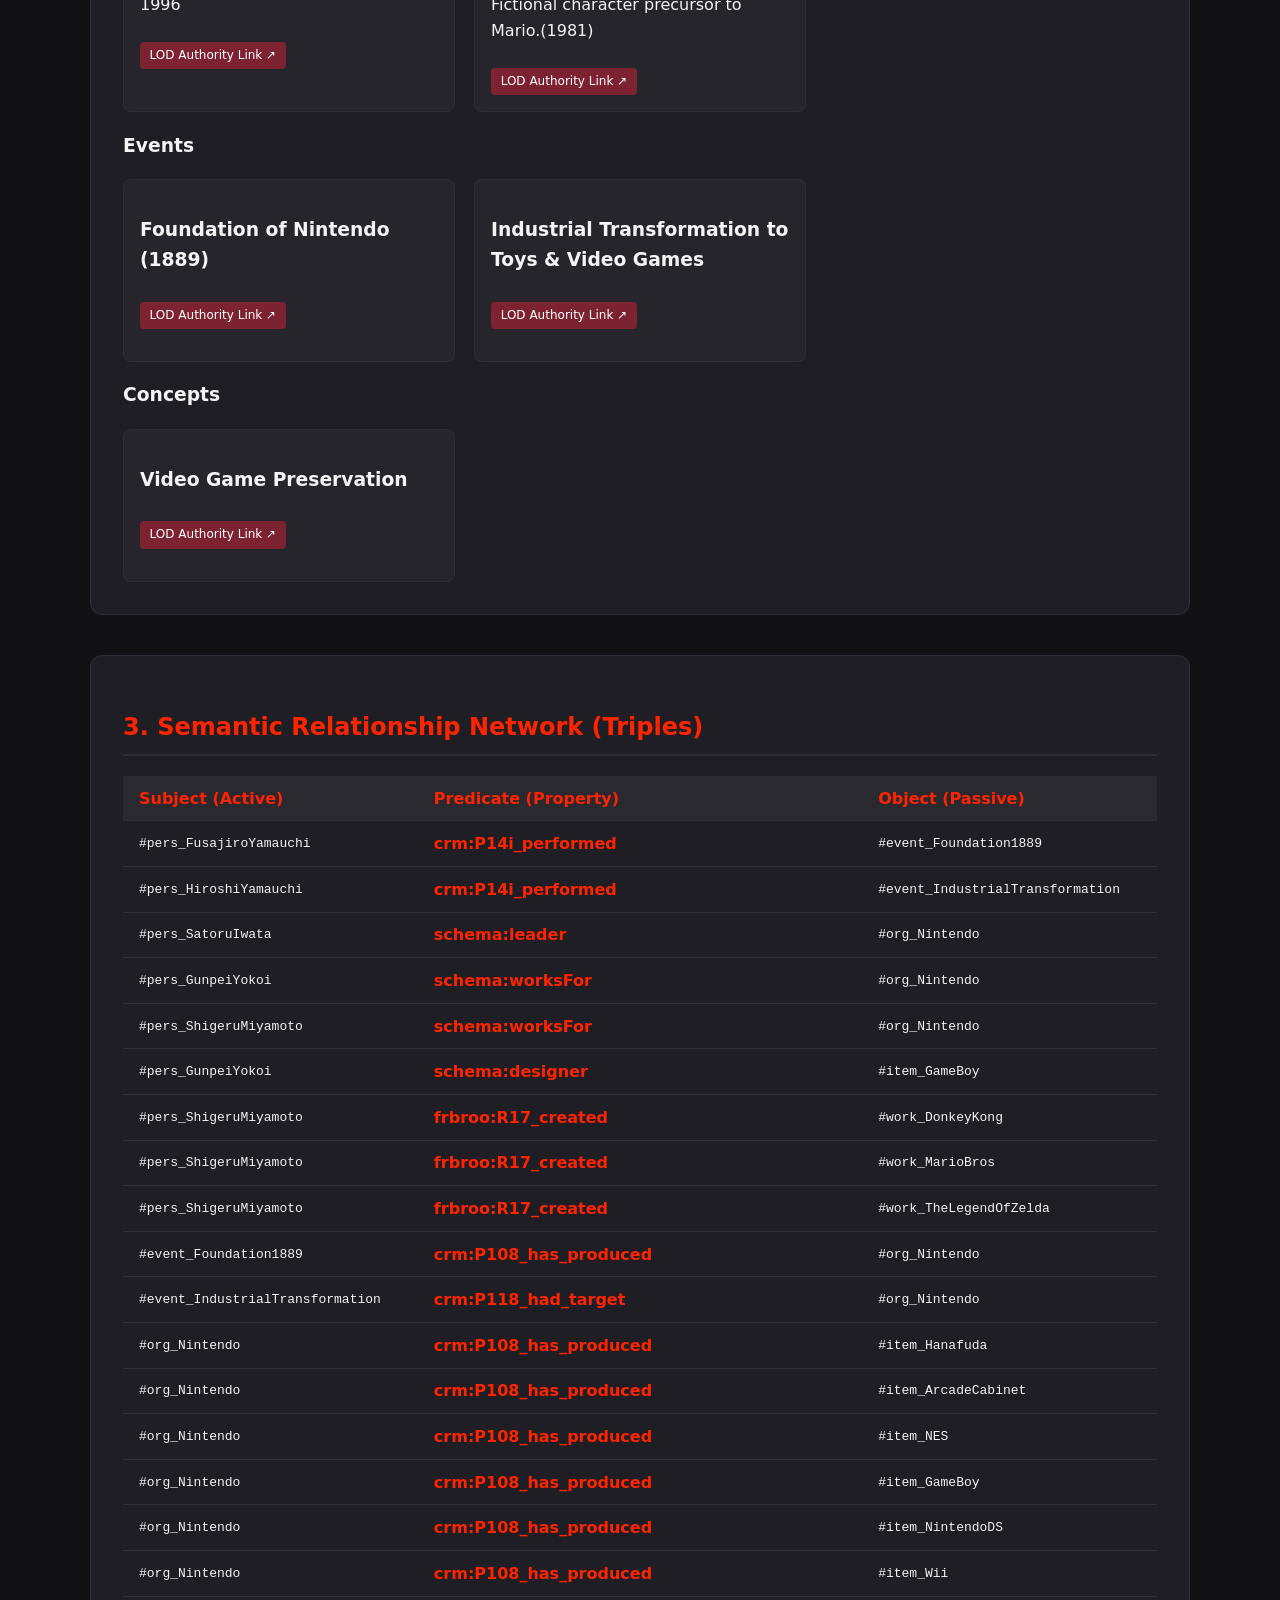
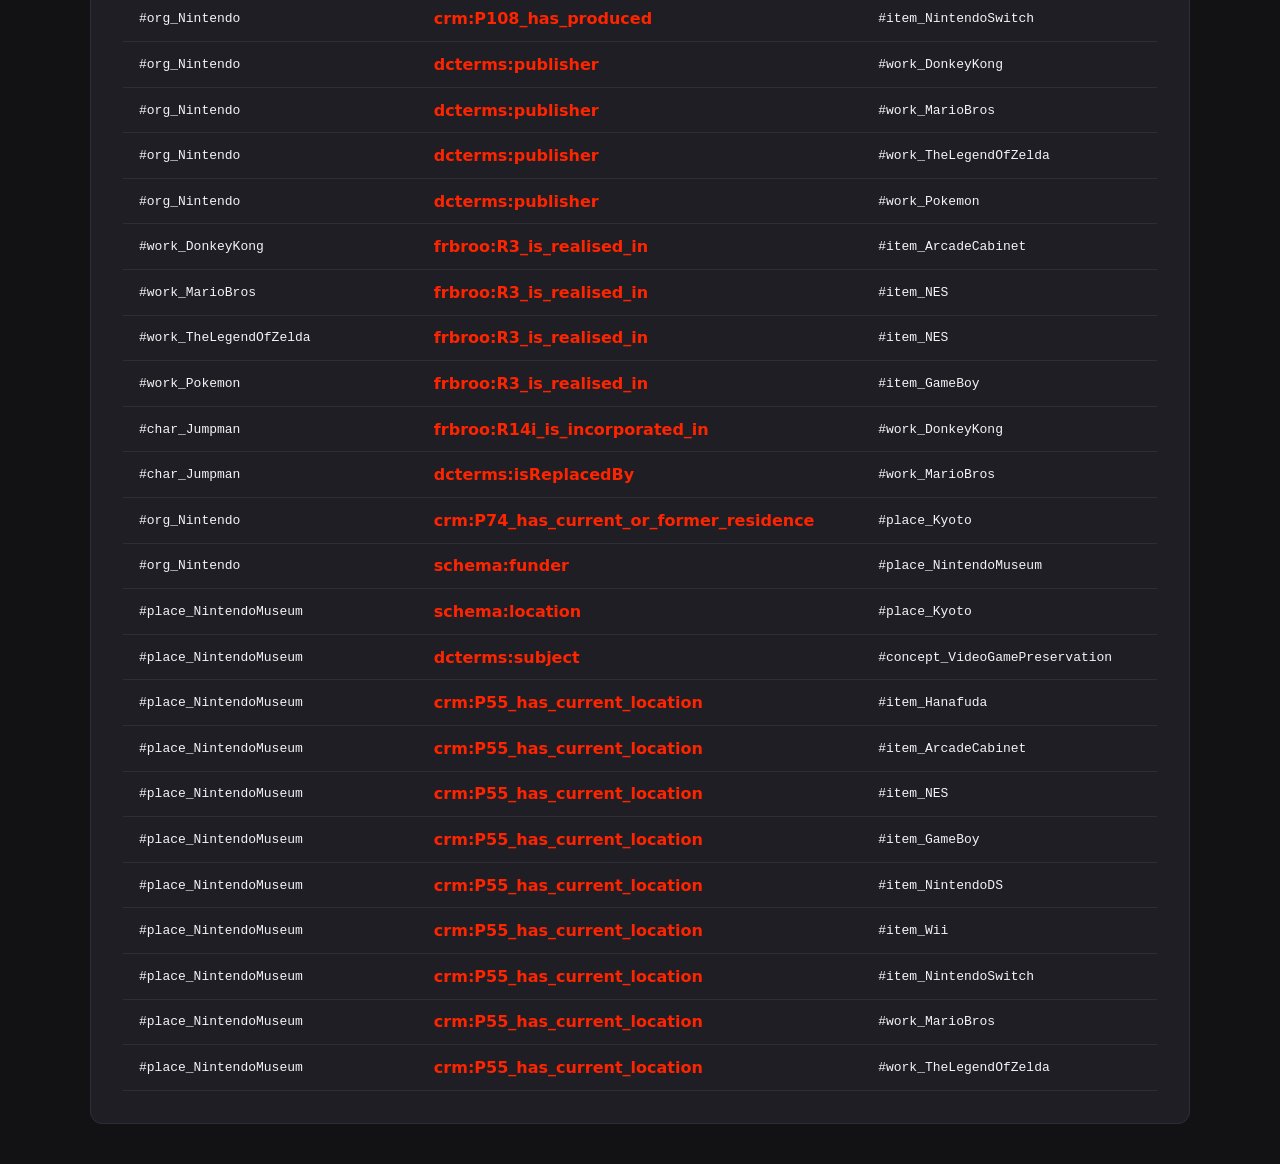
==== commit bebae9cd: "general update" ====
--- a/html/nintendoHE.html
+++ b/html/nintendoHE.html
@@ -139,7 +139,7 @@
           </div>
           <div class="card" id="item_NintendoSwitch">
             <h3>Nintendo Switch</h3>
-            <p/>
+            <p>2017</p>
             <a class="badge" href="https://www.wikidata.org/wiki/Q19610114" target="_blank">LOD Authority Link &#8599;</a>
           </div>
         </div>
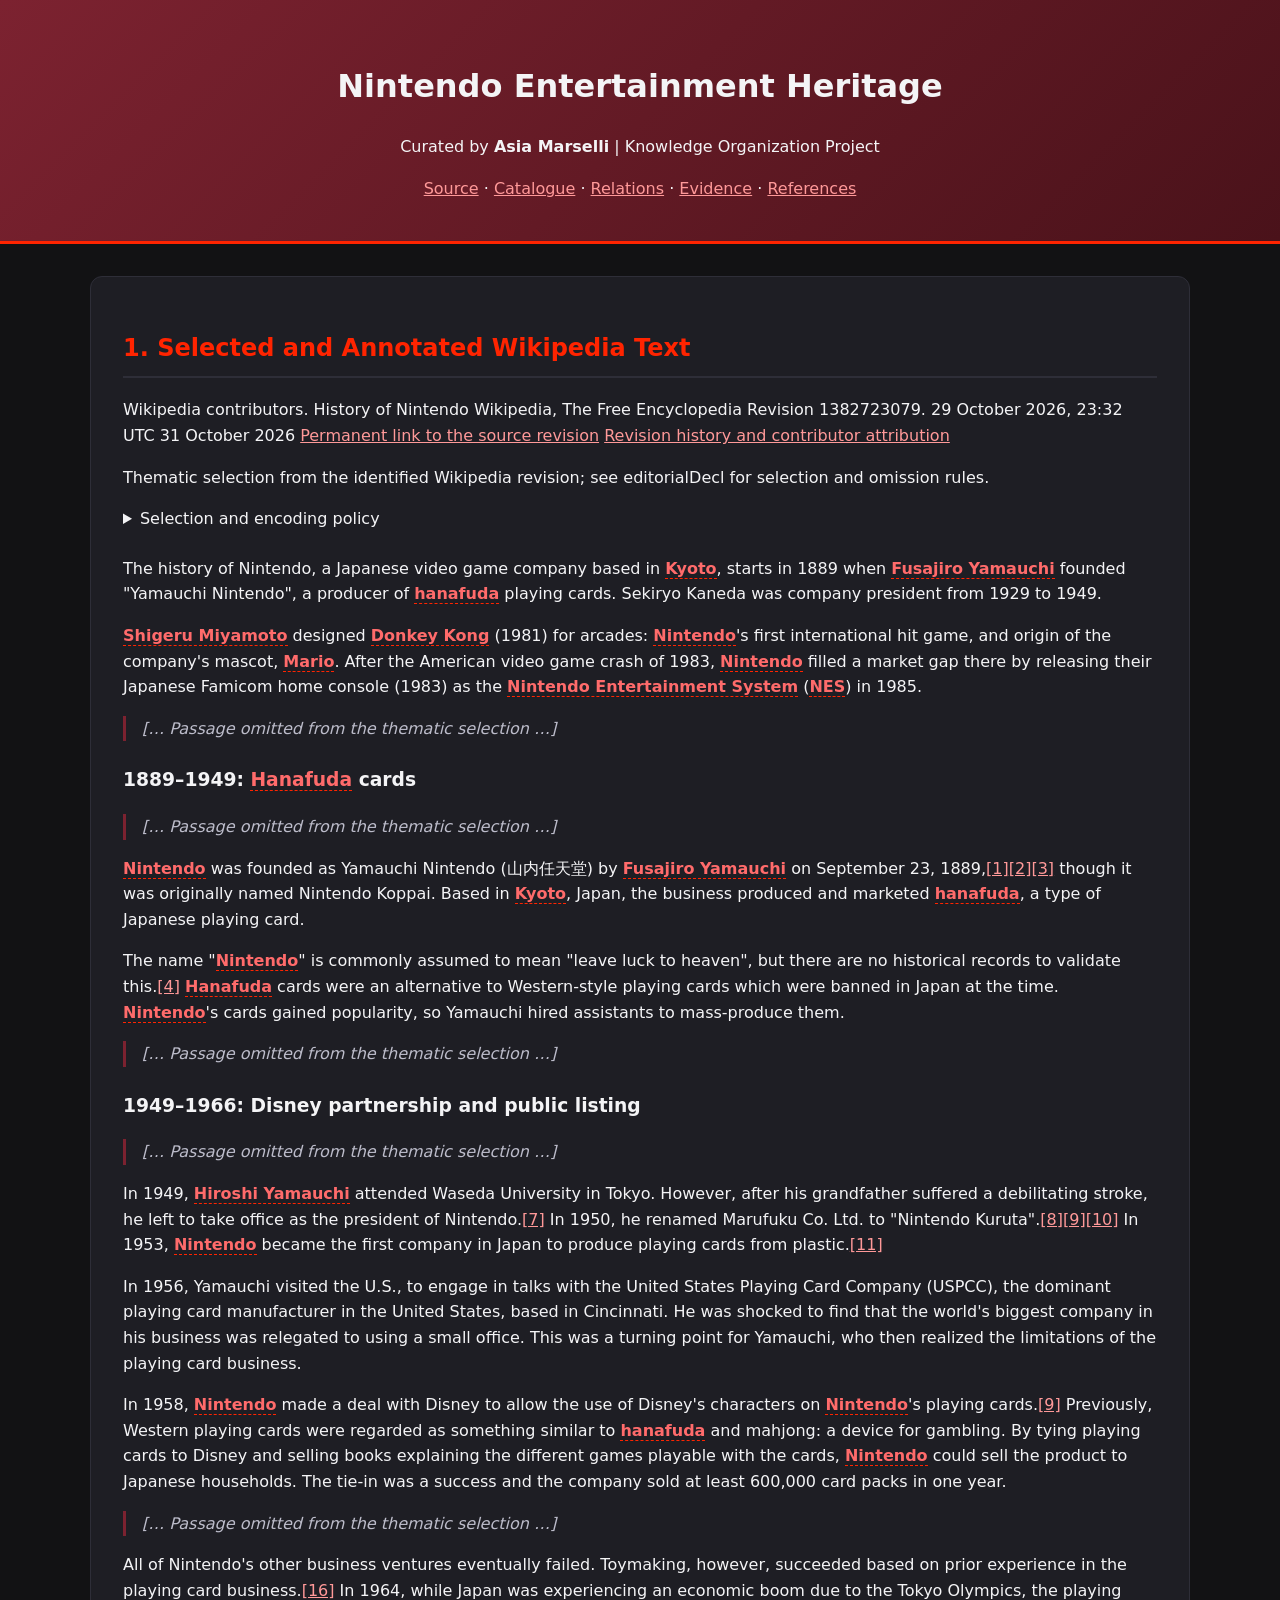
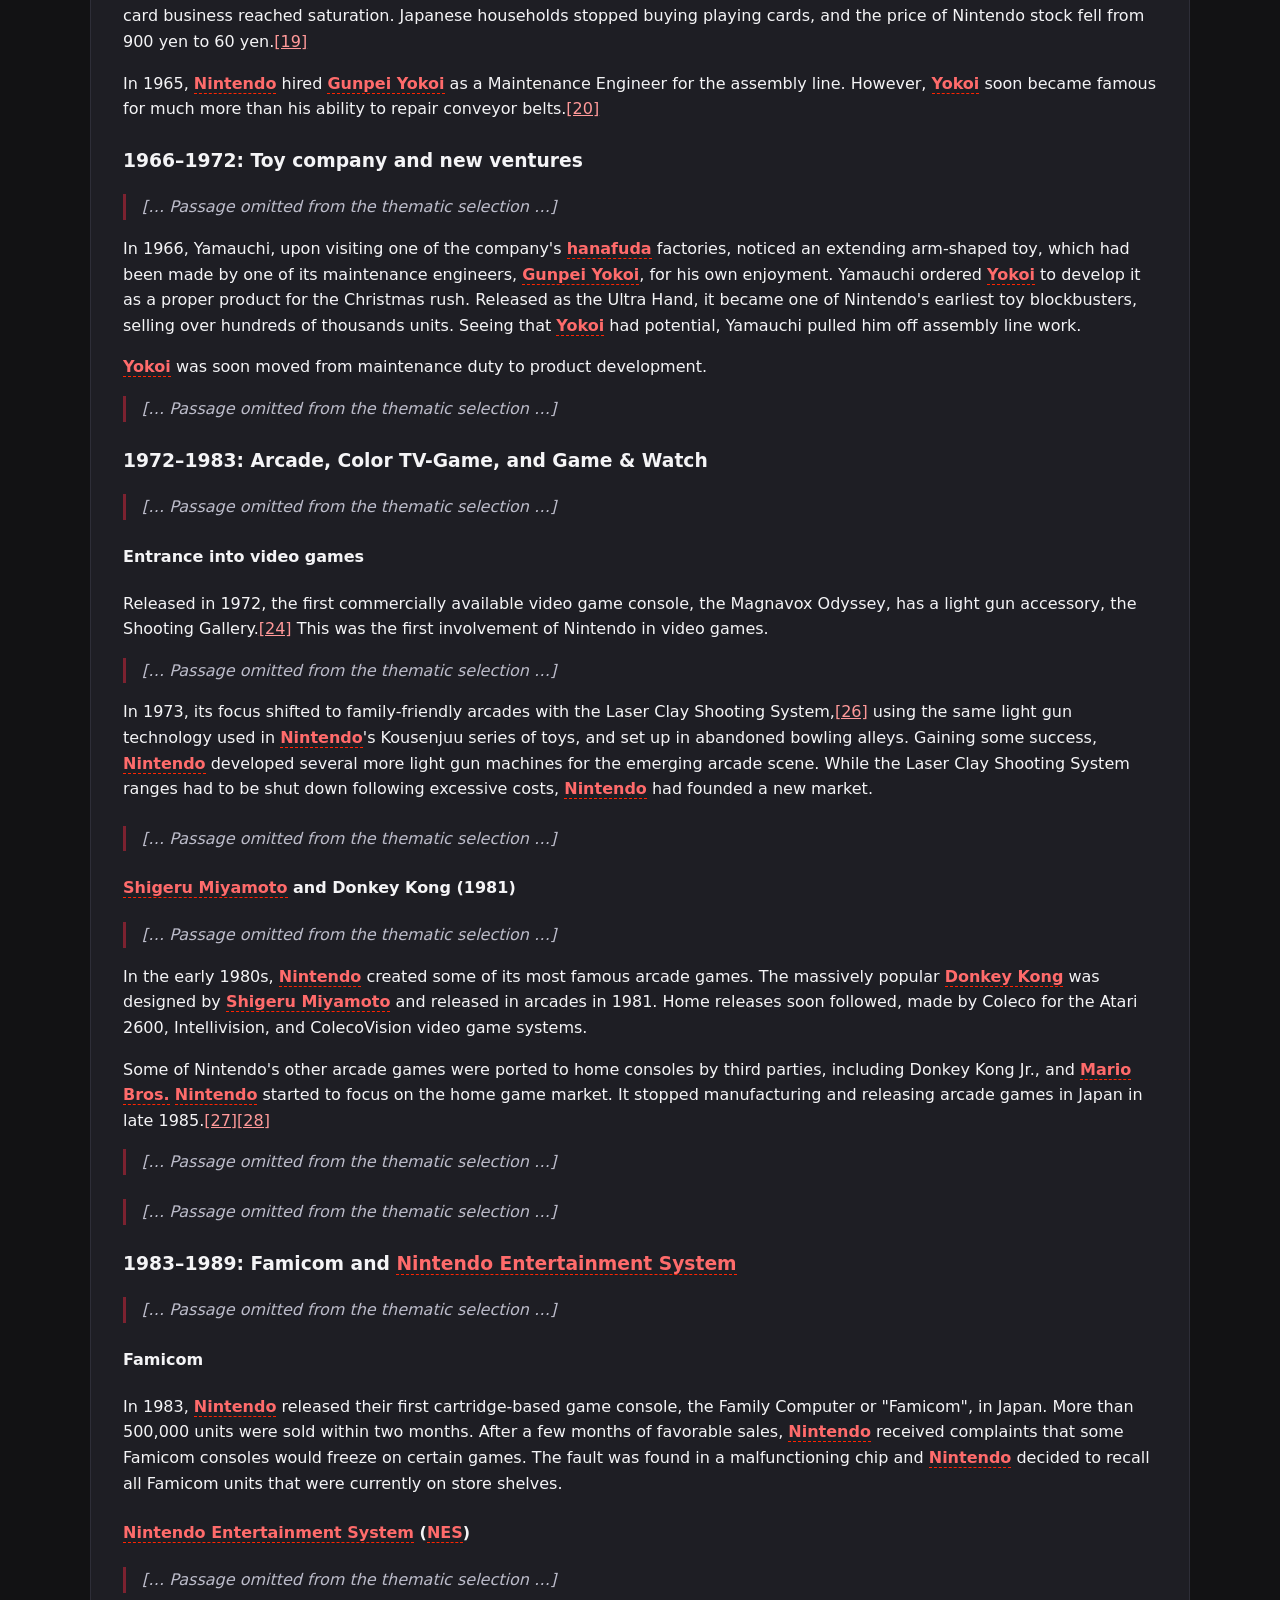
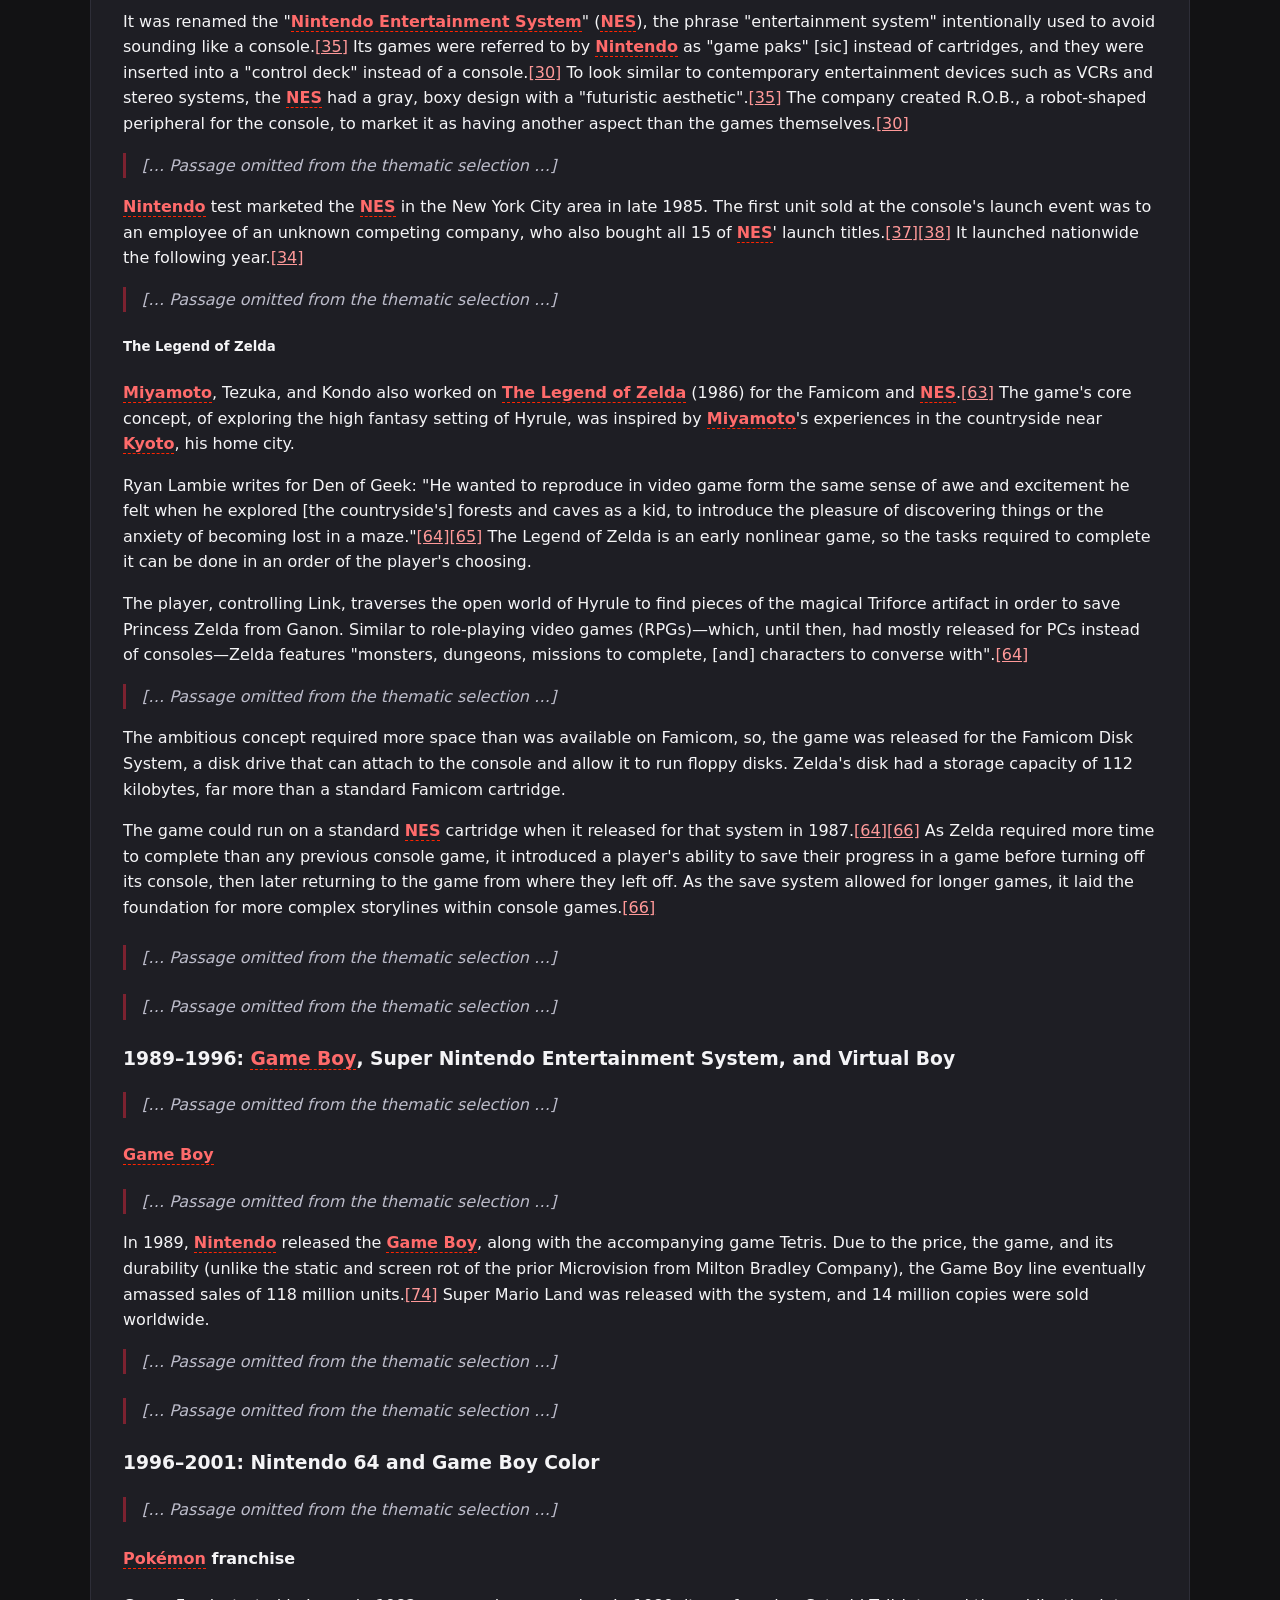
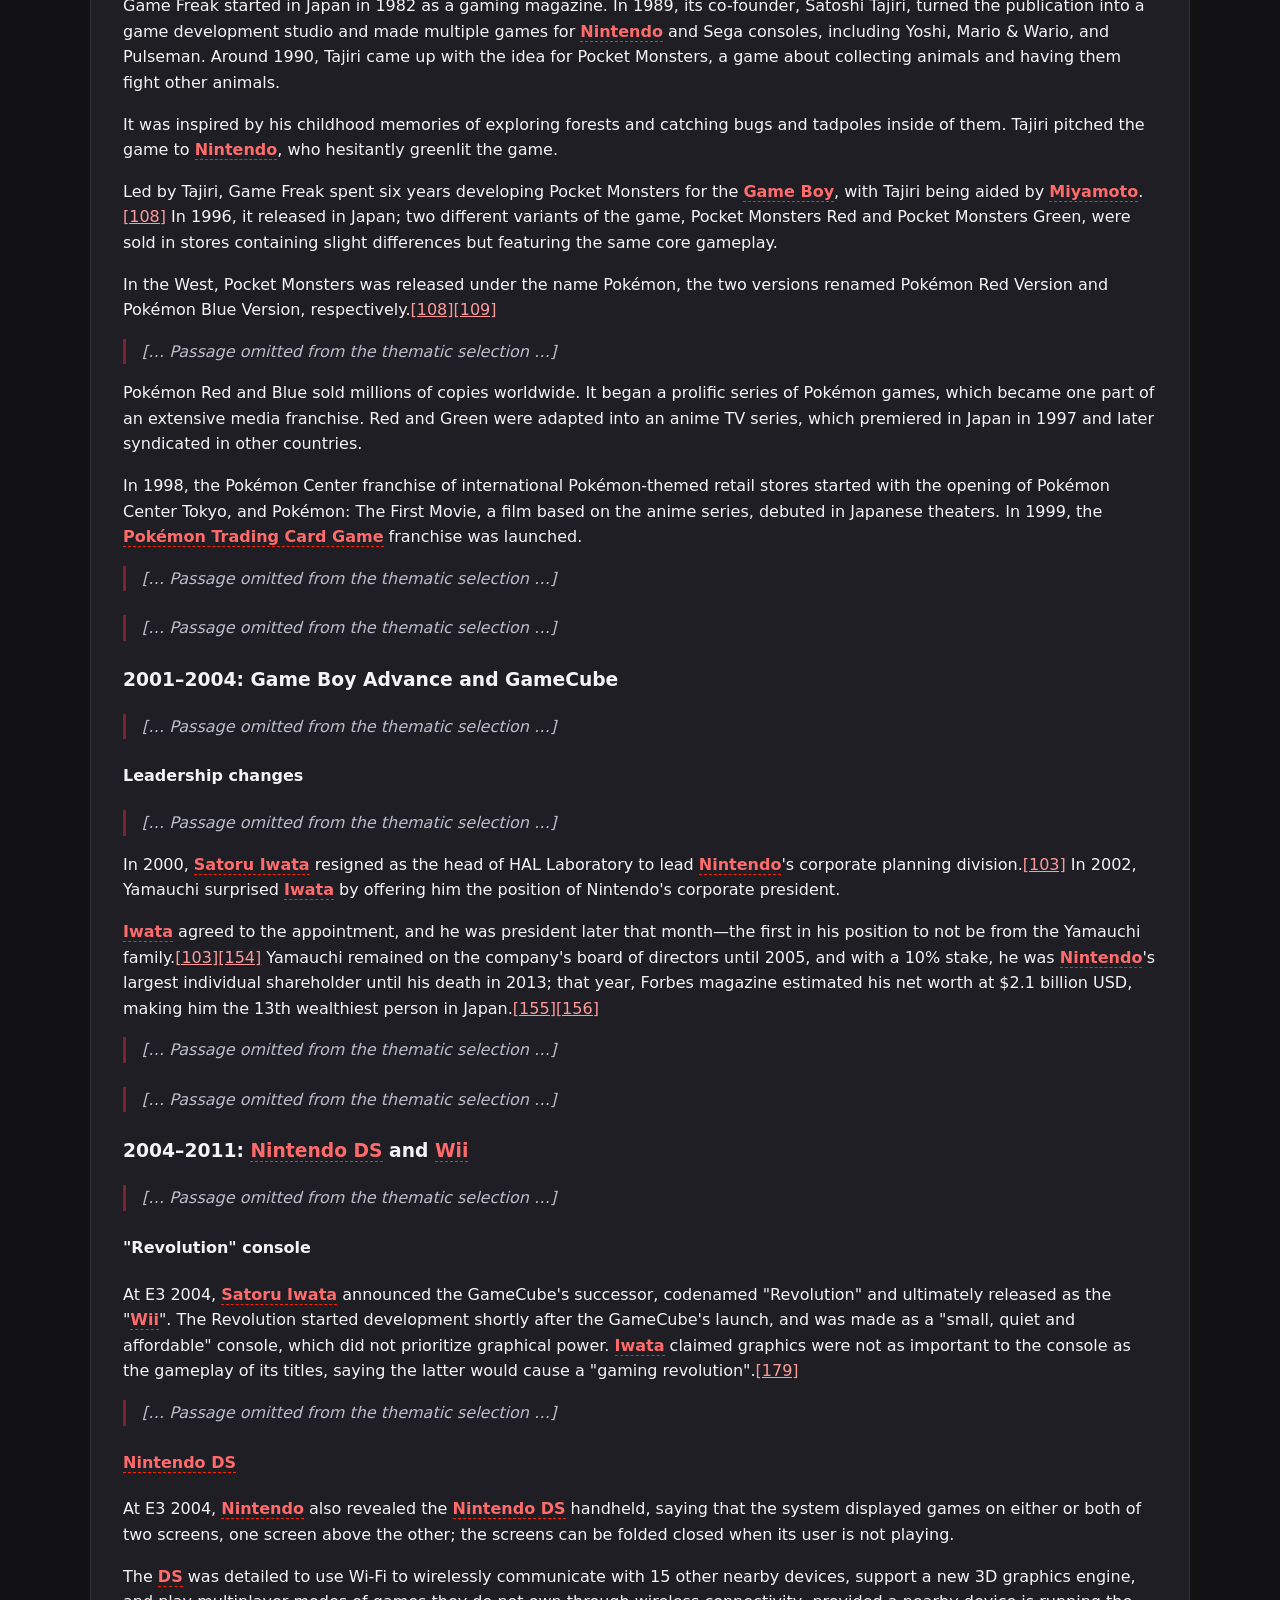
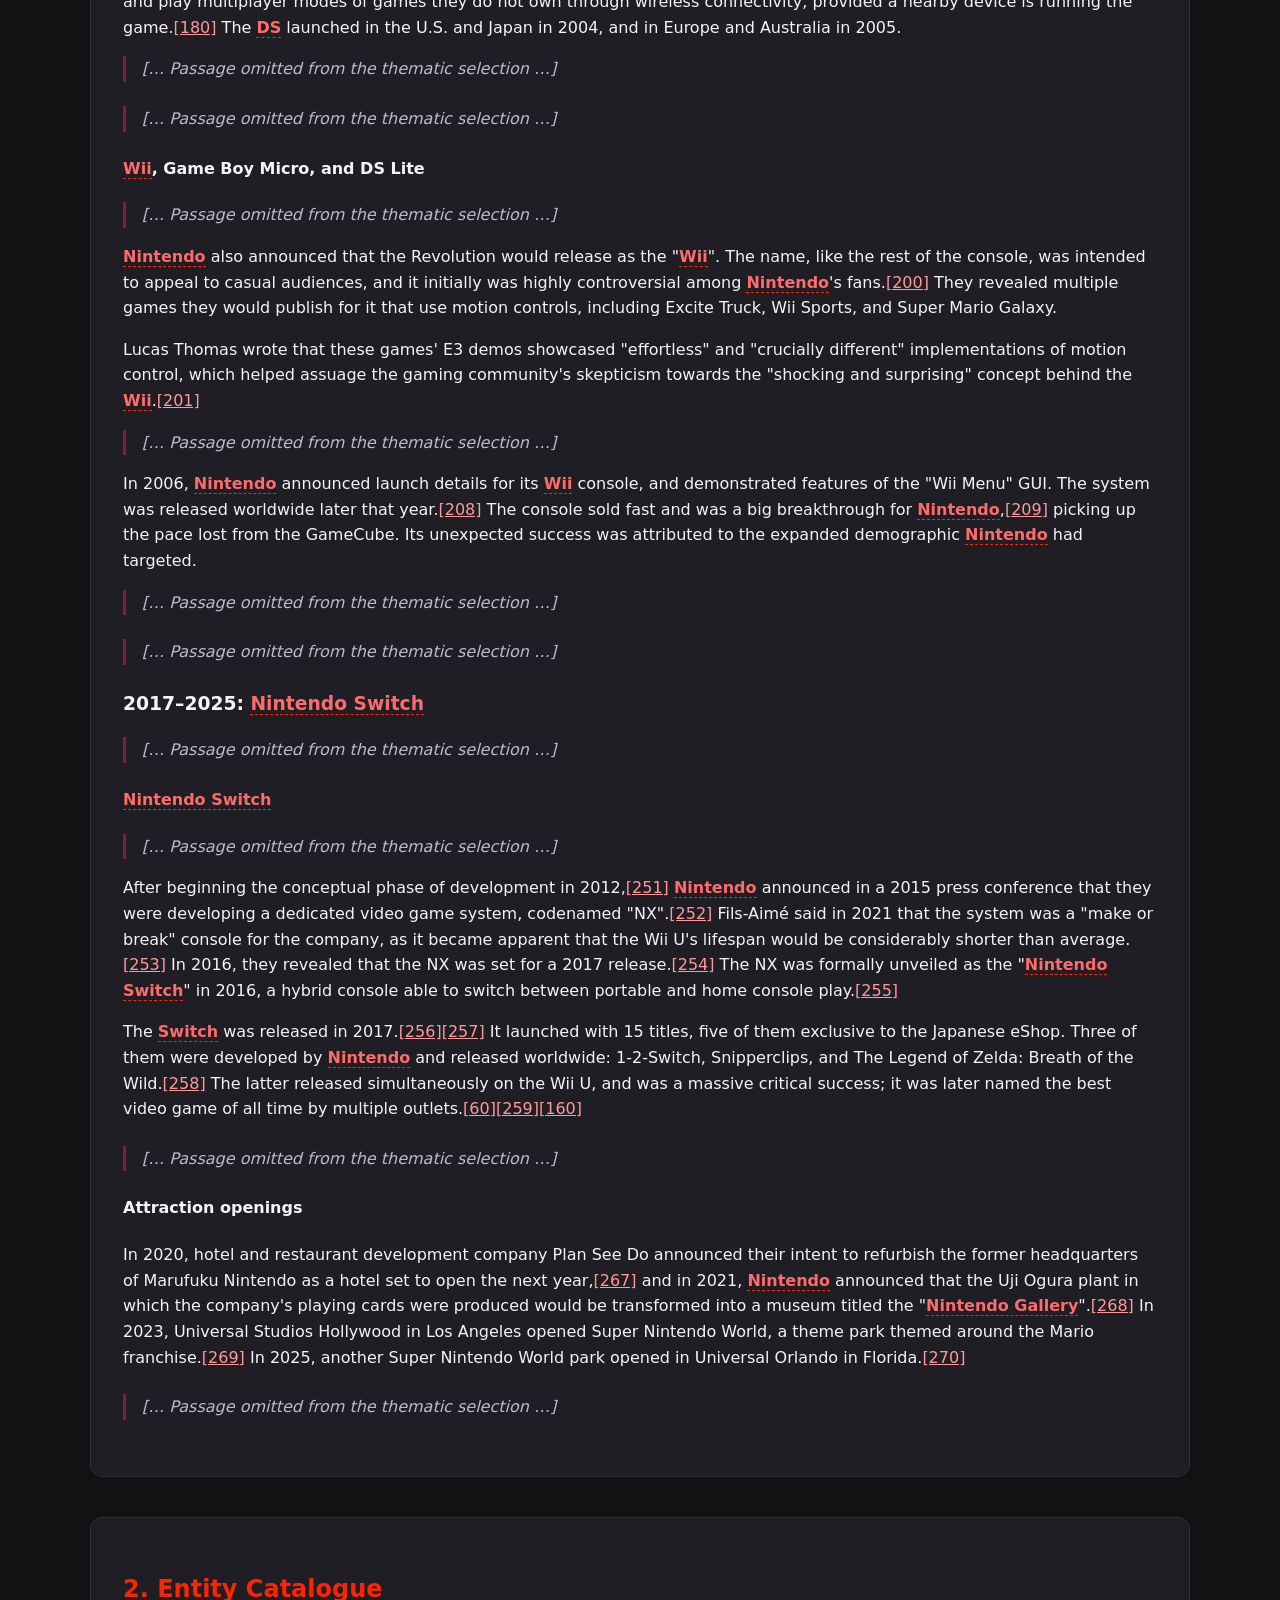
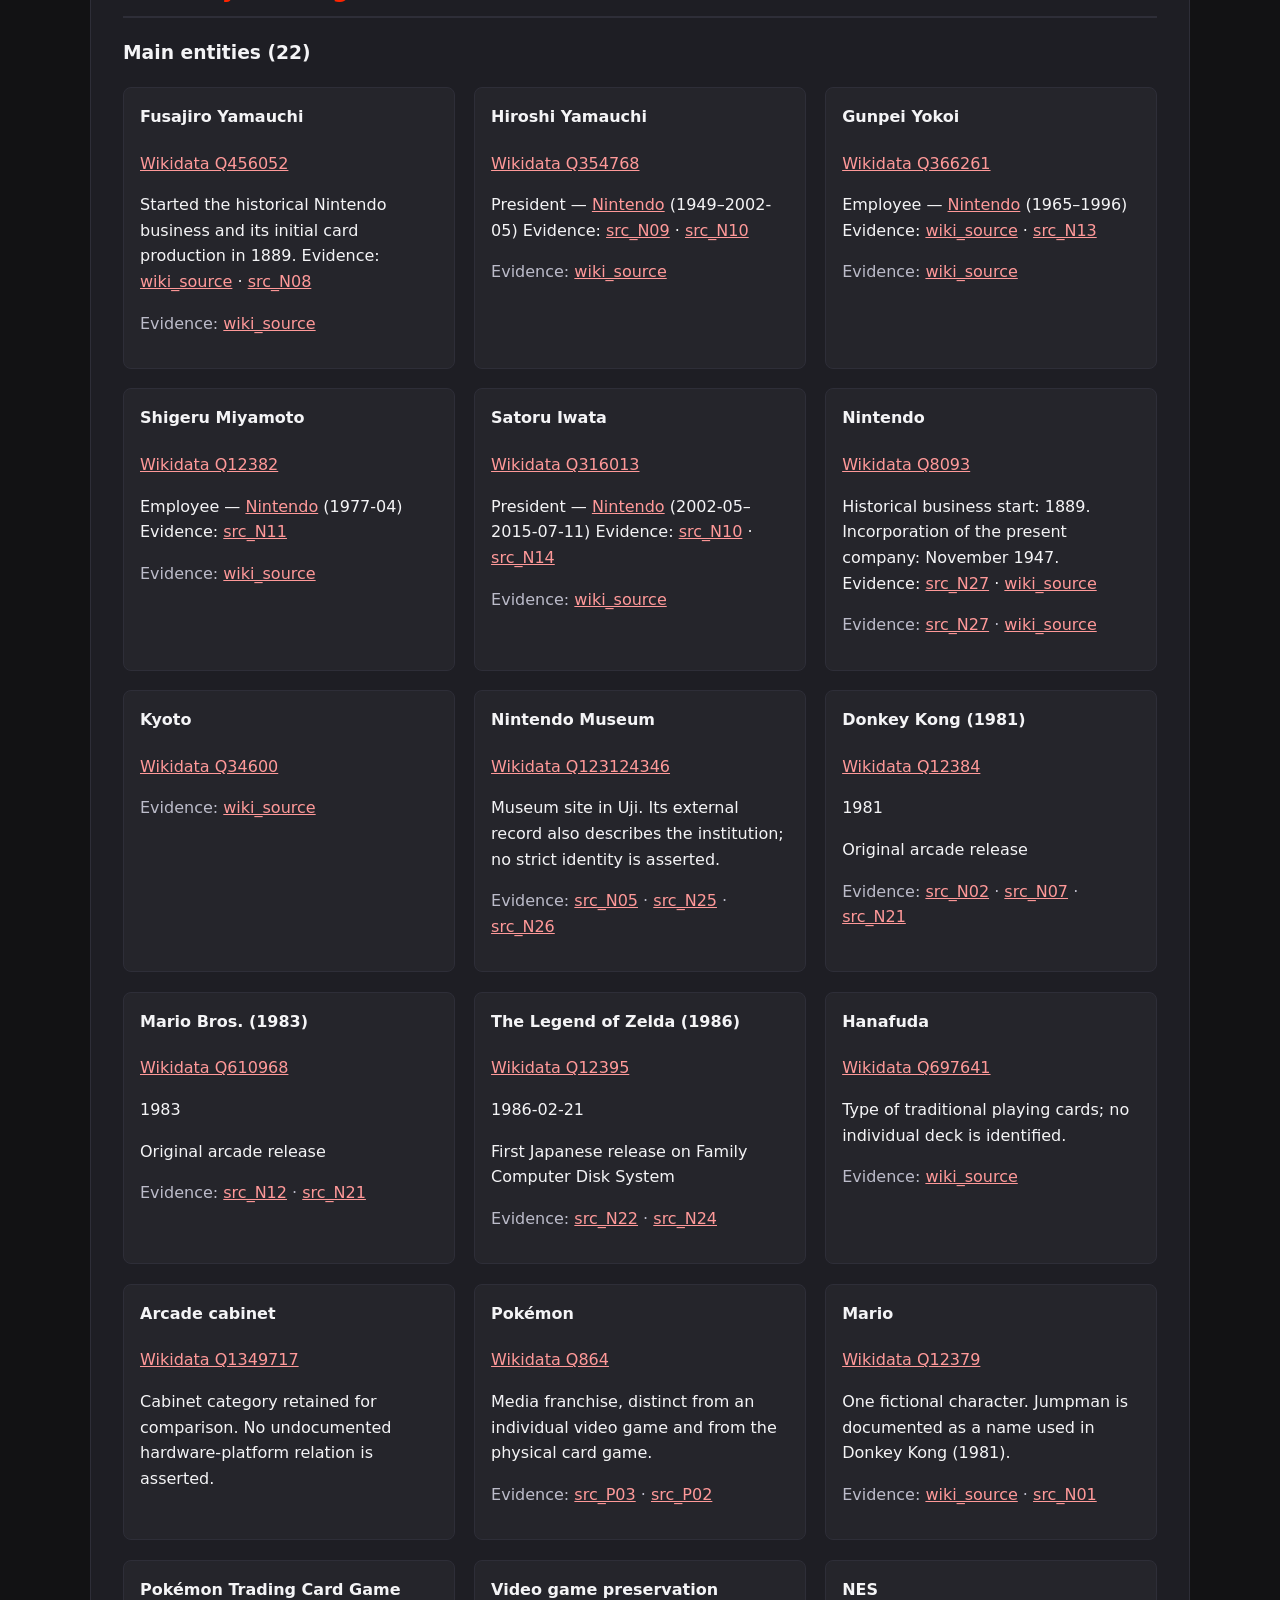
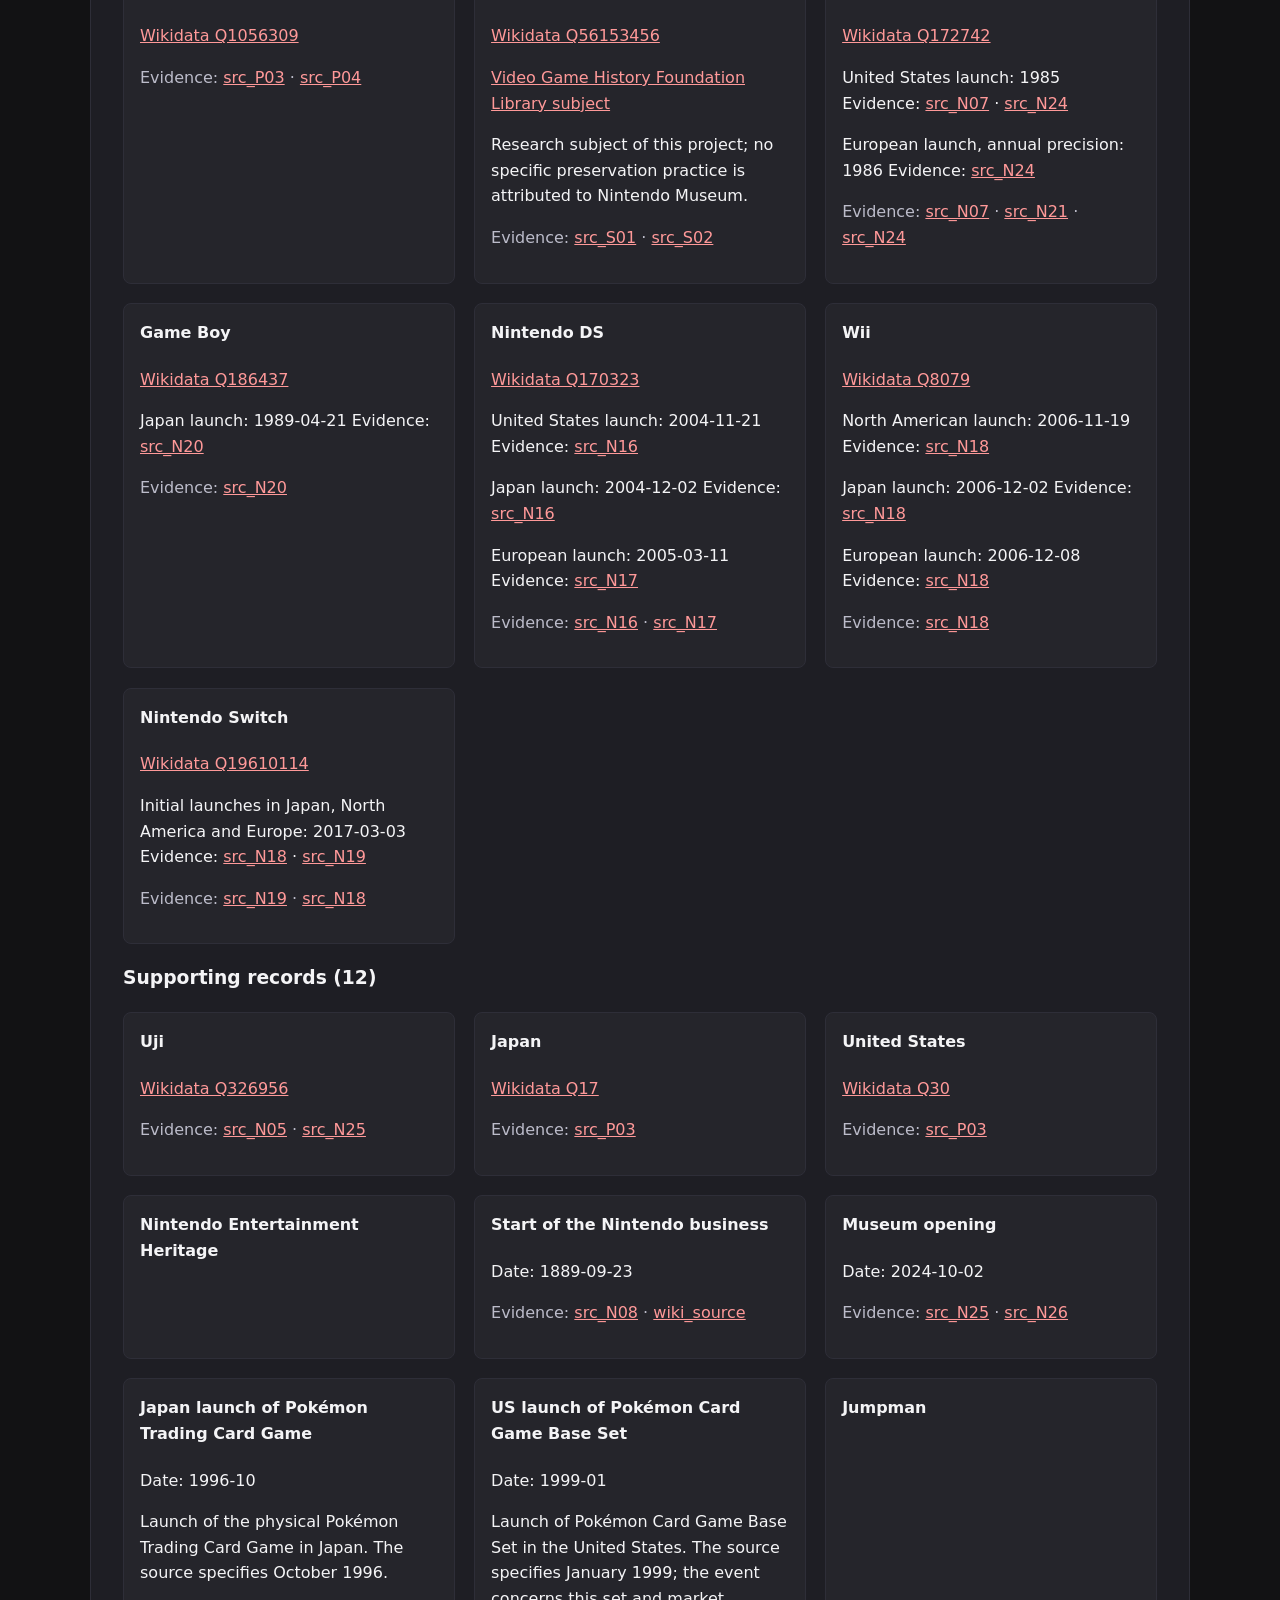
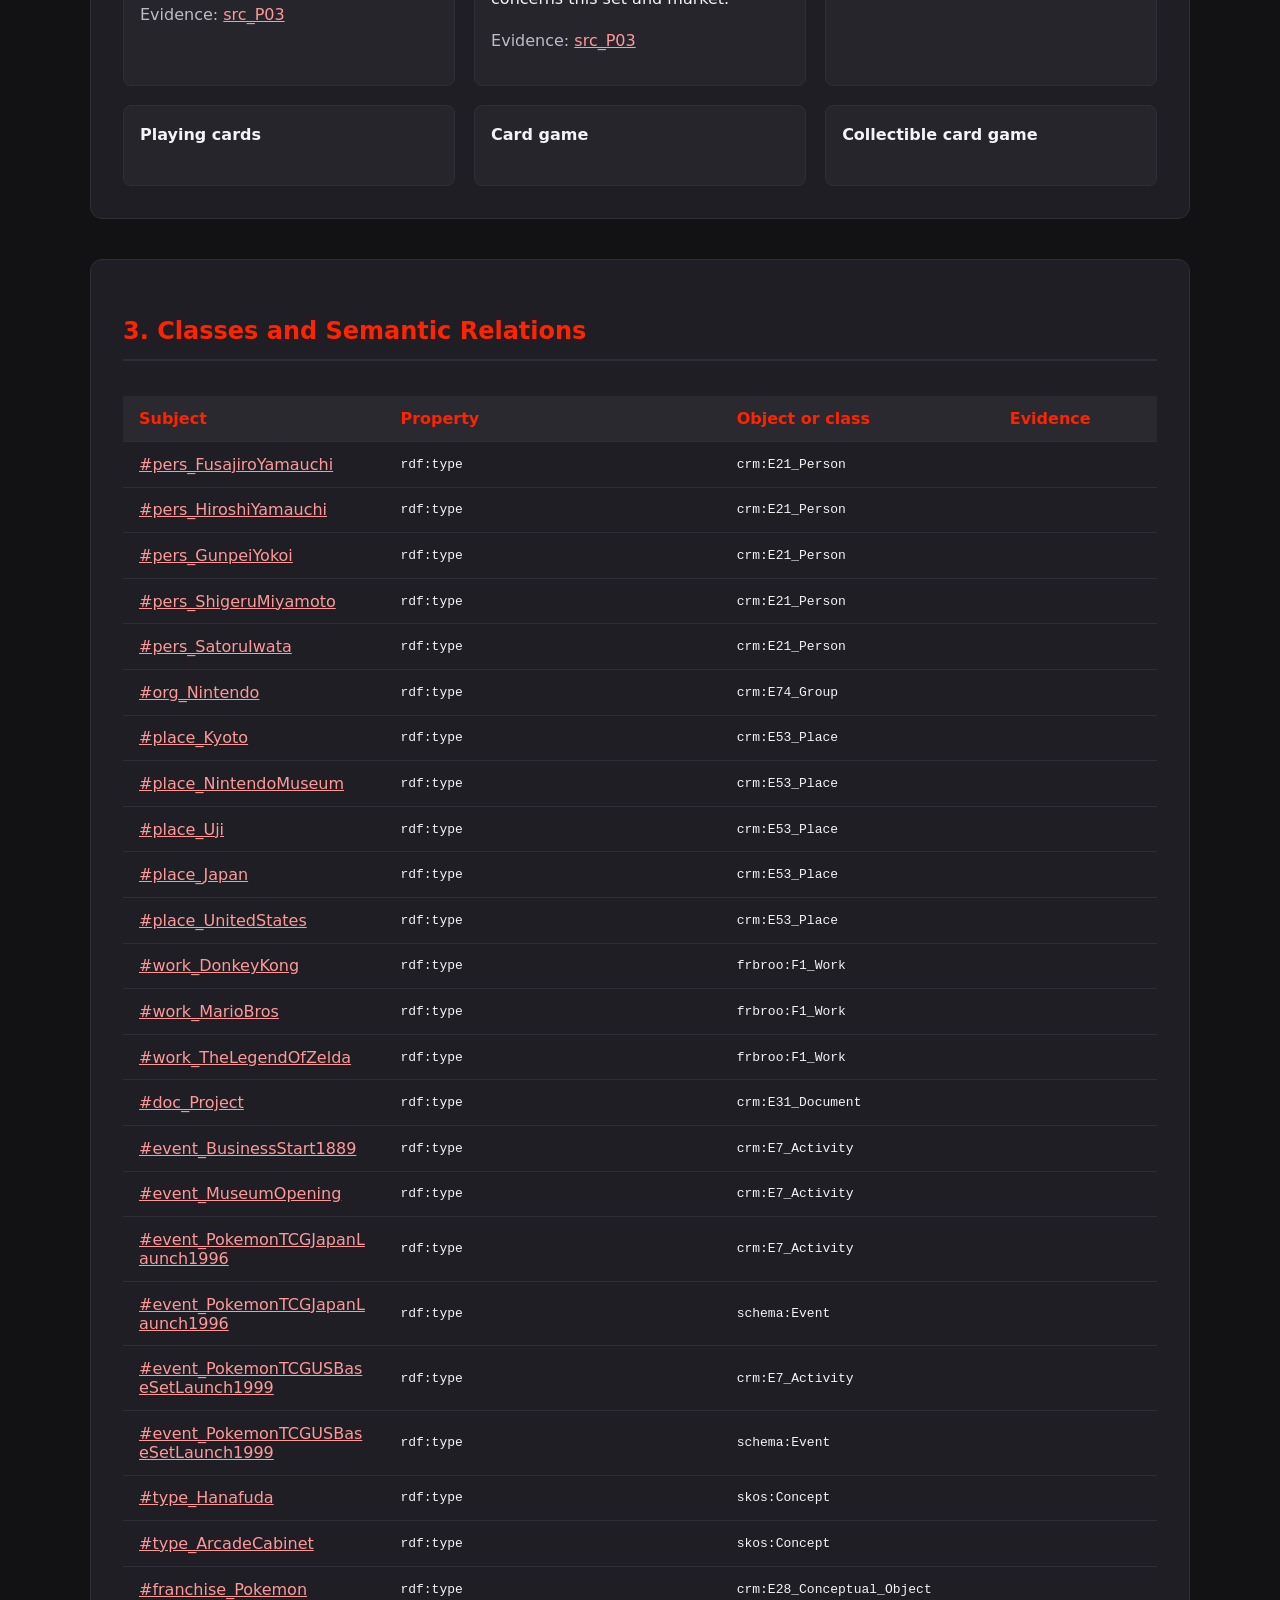
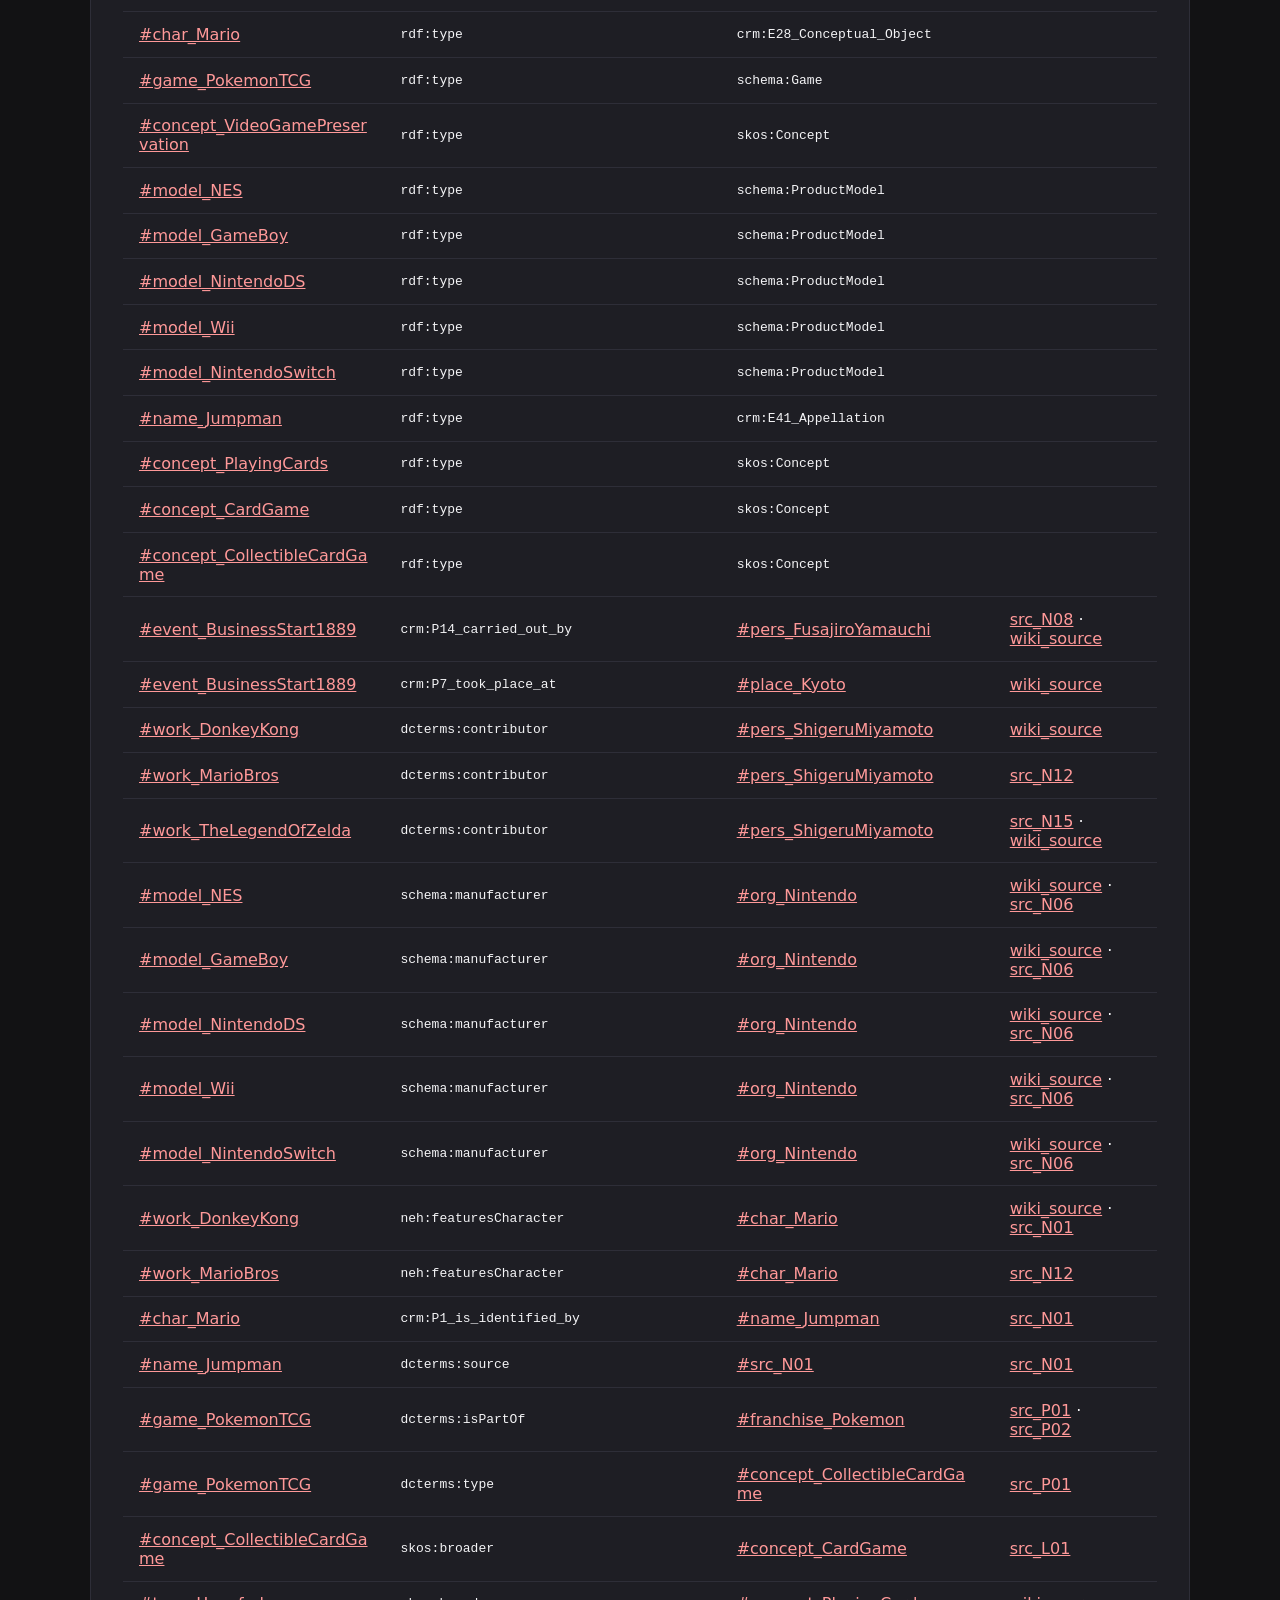
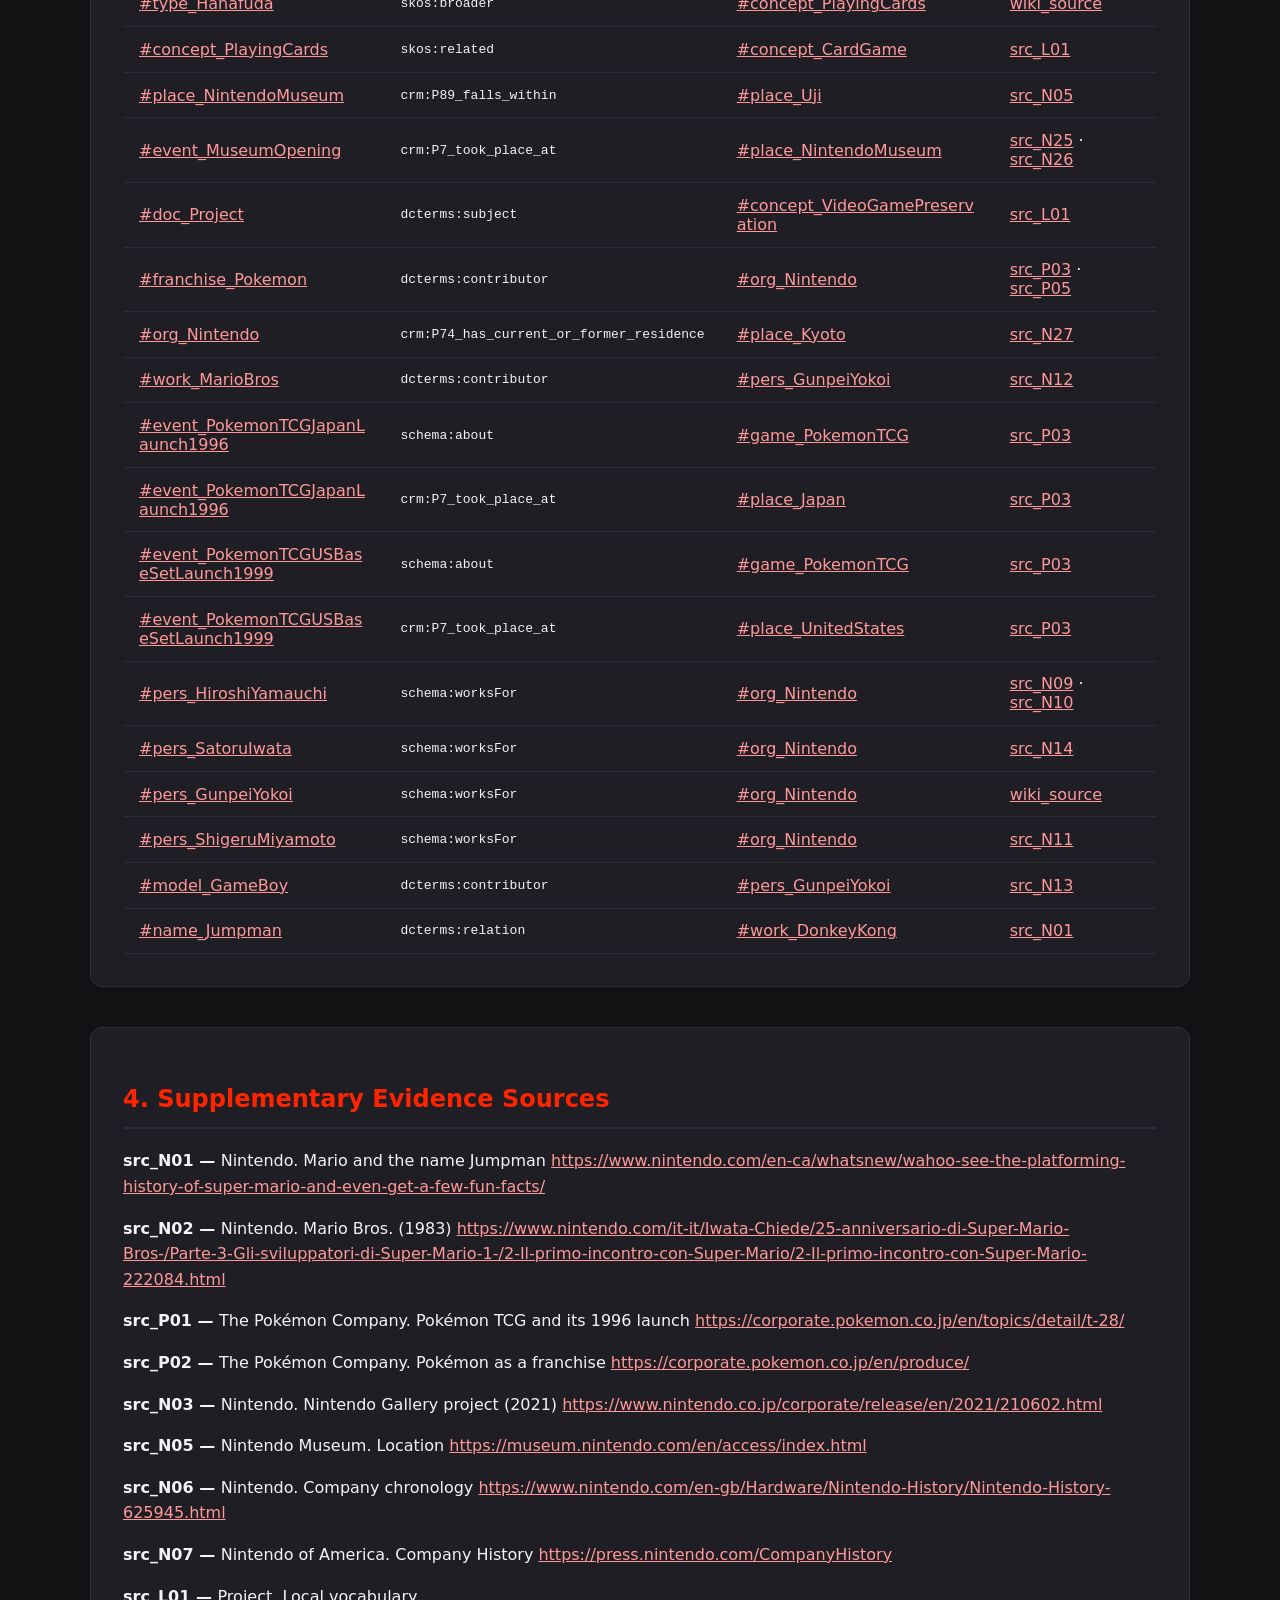
==== commit b2b66e7a: "correzioni file xml" ====
--- a/html/nintendoHE.html
+++ b/html/nintendoHE.html
@@ -1,6 +1,7 @@
 <html lang="en">
   <head>
     <meta charset="UTF-8"/>
+    <meta name="viewport" content="width=device-width, initial-scale=1"/>
     <title>Nintendo Entertainment Heritage</title>
     <style>
                 :root {
@@ -26,556 +27,1687 @@
                 table { width: 100%; border-collapse: collapse; margin-top: 1rem; }
                 th, td { padding: 0.8rem 1rem; text-align: left; border-bottom: 1px solid var(--border-color); }
                 th { background: rgba(255,255,255,0.05); color: var(--secondary); }
-            </style>
+            
+ a { color: #ff9999; overflow-wrap: anywhere; }
+ .muted, .gap { color: #bcbcca; }
+ .gap { border-left: 3px solid var(--primary); padding-left: 1rem; font-style: italic; }
+ .source-section { margin: 1.5rem 0; }
+ .table-wrap { overflow-x: auto; }
+ .card h4 { margin-top: 0; }
+ :target { outline: 2px solid #ff9999; outline-offset: 4px; }
+ @media(max-width:600px) { section { padding: 1rem; } .container { padding: 0 .75rem; } .grid { grid-template-columns: 1fr; } }
+</style>
   </head>
   <body>
     <header>
       <h1>Nintendo Entertainment Heritage</h1>
-      <p>Curated by <strong>Asia Marselli</strong> | Knowledge Organization Project</p>
+      <p id="encoder_AM">Curated by <strong>Asia Marselli</strong> | Knowledge Organization Project</p>
+      <nav aria-label="Page sections"><a href="#source">Source</a> &#183; <a href="#catalogue">Catalogue</a> &#183; <a href="#relations">Relations</a> &#183; <a href="#evidence">Evidence</a> &#183; <a href="#references">References</a></nav>
     </header>
-    <div class="container">
-      <section>
-        <h2>1. Annotated Wikipedia Source Text</h2>
-        <h3>Lead Section</h3>
-        <p>
-               The history of <a class="ent-link" href="#org_Nintendo">Nintendo</a>, a Japanese video game company based in <a class="ent-link" href="#place_Kyoto">Kyoto</a>, starts in 1889 when <a class="ent-link" href="#pers_FusajiroYamauchi">Fusajiro Yamauchi</a> founded "Yamauchi Nintendo", a producer of <a class="ent-link" href="#item_Hanafuda">hanafuda playing cards</a>. His successor <a class="ent-link" href="#pers_HiroshiYamauchi">Hiroshi Yamauchi</a> had <a class="ent-link" href="#org_Nintendo">Nintendo</a> producing toys and video games.
-            </p>
-        <p>
-               <a class="ent-link" href="#pers_ShigeruMiyamoto">Shigeru Miyamoto</a> designed <a class="ent-link" href="#work_DonkeyKong">Donkey Kong</a> (1981) for <a class="ent-link" href="#item_ArcadeCabinet">arcades</a>: <a class="ent-link" href="#org_Nintendo">Nintendo</a>'s first international hit game, and origin of the company's mascot, <a class="ent-link" href="#char_Jumpman">Mario</a>. After the American video game crash of 1983, <a class="ent-link" href="#org_Nintendo">Nintendo</a> released their Japanese Famicom home console as the <a class="ent-link" href="#item_NES">Nintendo Entertainment System (NES)</a> in 1985. <a class="ent-link" href="#pers_ShigeruMiyamoto">Miyamoto</a>'s innovative titles, <a class="ent-link" href="#work_MarioBros">Super Mario Bros.</a> and <a class="ent-link" href="#work_TheLegendOfZelda">The Legend of Zelda</a> (1987), greatly influenced gaming. The <a class="ent-link" href="#item_GameBoy">Game Boy</a> handheld console (1989) was extraordinarily successful, alongside the <a class="ent-link" href="#work_Pokemon">Pok&#233;mon</a> media franchise.
-            </p>
-        <p>
-               In 2002, <a class="ent-link" href="#pers_SatoruIwata">Satoru Iwata</a> became president, leading development of the <a class="ent-link" href="#item_NintendoDS">Nintendo DS</a> handheld (2004) and the <a class="ent-link" href="#item_Wii">Wii</a> home console (2006). Before dying in 2015, <a class="ent-link" href="#pers_SatoruIwata">Iwata</a> led development of the successful <a class="ent-link" href="#item_NintendoSwitch">Nintendo Switch</a> (2017). Today, Nintendo's historical heritage is preserved at the <a class="ent-link" href="#place_NintendoMuseum">Nintendo Museum</a> (opened in 2024) in <a class="ent-link" href="#place_Kyoto">Kyoto</a>, dedicated to <a class="ent-link" href="#concept_VideoGamePreservation">video game preservation</a>.
-            </p>
-        <h3>1889&#8211;1949: Hanafuda cards</h3>
-        <p>
-               <a class="ent-link" href="#org_Nintendo">Nintendo</a> was founded as Yamauchi Nintendo by <a class="ent-link" href="#pers_FusajiroYamauchi">Fusajiro Yamauchi</a> on September 23, 1889. Based in <a class="ent-link" href="#place_Kyoto">Kyoto, Japan</a>, the business produced and marketed <a class="ent-link" href="#item_Hanafuda">hanafuda</a>, a type of Japanese playing card. During the era of 1889&#8211;1929, the company expanded card production. In 1929, <a class="ent-link" href="#pers_FusajiroYamauchi">Fusajiro Yamauchi</a> retired and allowed his adopted son-in-law to take over.
-            </p>
-        <p>
-               In the period of 1949&#8211;2002, under <a class="ent-link" href="#pers_HiroshiYamauchi">Hiroshi Yamauchi</a>, <a class="ent-link" href="#org_Nintendo">Nintendo</a> transformed from a playing card manufacturer into a global video game giant, before <a class="ent-link" href="#pers_SatoruIwata">Satoru Iwata</a> took leadership in 2002&#8211;2015.
-            </p>
+    <main class="container">
+      <section id="source">
+        <h2>1. Selected and Annotated Wikipedia Text</h2>
+        <div id="wiki_source">
+          Wikipedia contributors. 
+          History of Nintendo 
+          Wikipedia, The Free Encyclopedia 
+          Revision 1382723079. 
+          <span>29 October 2026, 23:32 UTC</span> 
+          <span>31 October 2026</span> 
+          <a href="https://en.wikipedia.org/w/index.php?title=History_of_Nintendo&amp;oldid=1382723079">Permanent link to the source revision</a>
+          <a href="https://en.wikipedia.org/w/index.php?title=History_of_Nintendo&amp;action=history">Revision history and contributor attribution</a>
+          <p>Thematic selection from the identified Wikipedia revision; see editorialDecl for selection and omission rules.</p>
+        </div>
+        <details>
+          <summary>Selection and encoding policy</summary>
+          <p>The catalogue contains 22 main entities and 12 support records. Source mentions use ref="#identifier". Relations use active for the subject, name for the prefixed property and passive for the object; rdf:type declares classes. listPrefixDef expands prefixed identifiers. Each catalogue xml:id is appended to rdf_resource_base to form its RDF URI. Affiliation records roles and periods.</p>
+          <p>The source is a thematic selection from the fixed Wikipedia revision. Retained passages preserve original wording and citation numbers. Omitted material is marked with gap reason="sampling"; only bibliography entries cited by retained passages are reproduced. Further reading and external-link lists are omitted. Incidental references to other products remain within complete selected passages.</p>
+          <p>The source attribute identifies evidence. Notes with type="authority_reference" provide informational links for rdfs:seeAlso, not automatic identity assertions. Supplementary catalogue sources document Jumpman, regional card-game launches and preservation. Jumpman is a name of Mario; the comparison between Hanafuda and Pokemon cards is a project interpretation, not a claim of historical derivation.</p>
+          <p>Twenty main entities have annotated mentions in the selected Wikipedia text. Arcade cabinet is a contextual category identified by its external authority reference; video game preservation is a project research concept documented by supplementary sources. These two records are not presented as explicit mentions in the selected source. The museum site is distinguished from the institution, and the card-game launches retain separate dates and territories.</p>
+        </details>
+        <div class="source-section" id="source_lead">
+        <p id="source_block_172">The history of Nintendo, a Japanese video game company based in <a class="ent-link" href="#place_Kyoto">Kyoto</a>, starts in 1889 when <a class="ent-link" href="#pers_FusajiroYamauchi">Fusajiro Yamauchi</a> founded "Yamauchi Nintendo", a producer of <a class="ent-link" href="#type_Hanafuda">hanafuda</a> playing cards. Sekiryo Kaneda was company president from 1929 to 1949.</p>
+        <p id="source_block_174"><a class="ent-link" href="#pers_ShigeruMiyamoto">Shigeru Miyamoto</a> designed <a class="ent-link" href="#work_DonkeyKong">Donkey Kong</a> (1981) for arcades: <a class="ent-link" href="#org_Nintendo">Nintendo</a>'s first international hit game, and origin of the company's mascot, <a class="ent-link" href="#char_Mario">Mario</a>. After the American video game crash of 1983, <a class="ent-link" href="#org_Nintendo">Nintendo</a> filled a market gap there by releasing their Japanese Famicom home console (1983) as the <a class="ent-link" href="#model_NES">Nintendo Entertainment System</a> (<a class="ent-link" href="#model_NES">NES</a>) in 1985.</p>
+        <p class="gap">[&#8230; Passage omitted from the thematic selection &#8230;]</p>
+      </div>
+        <div class="source-section" id="source_section_179">
+        <h3>1889&#8211;1949: <a class="ent-link" href="#type_Hanafuda">Hanafuda</a> cards</h3>
+        <p class="gap">[&#8230; Passage omitted from the thematic selection &#8230;]</p>
+        <p id="source_block_184"><a class="ent-link" href="#org_Nintendo">Nintendo</a> was founded as Yamauchi Nintendo (&#23665;&#20869;&#20219;&#22825;&#22530;) by <a class="ent-link" href="#pers_FusajiroYamauchi">Fusajiro Yamauchi</a> on <span>September 23, 1889</span>,<a href="#source_block_708">[1]</a><a href="#source_block_709">[2]</a><a href="#source_block_710">[3]</a> though it was originally named Nintendo Koppai. Based in <a class="ent-link" href="#place_Kyoto">Kyoto</a>, Japan, the business produced and marketed <a class="ent-link" href="#type_Hanafuda">hanafuda</a>, a type of Japanese playing card.</p>
+        <p id="source_block_185">The name "<a class="ent-link" href="#org_Nintendo">Nintendo</a>" is commonly assumed to mean "leave luck to heaven", but there are no historical records to validate this.<a href="#source_block_711">[4]</a> <a class="ent-link" href="#type_Hanafuda">Hanafuda</a> cards were an alternative to Western-style playing cards which were banned in Japan at the time. <a class="ent-link" href="#org_Nintendo">Nintendo</a>'s cards gained popularity, so Yamauchi hired assistants to mass-produce them.</p>
+        <p class="gap">[&#8230; Passage omitted from the thematic selection &#8230;]</p>
+      </div>
+        <div class="source-section" id="source_section_190">
+        <h3>1949&#8211;1966: Disney partnership and public listing</h3>
+        <p class="gap">[&#8230; Passage omitted from the thematic selection &#8230;]</p>
+        <p id="source_block_195">In <span>1949</span>, <a class="ent-link" href="#pers_HiroshiYamauchi">Hiroshi Yamauchi</a> attended Waseda University in Tokyo. However, after his grandfather suffered a debilitating stroke, he left to take office as the president of Nintendo.<a href="#source_block_714">[7]</a> In 1950, he renamed Marufuku Co. Ltd. to "Nintendo Kuruta".<a href="#source_block_715">[8]</a><a href="#source_block_716">[9]</a><a href="#source_block_717">[10]</a> In 1953, <a class="ent-link" href="#org_Nintendo">Nintendo</a> became the first company in Japan to produce playing cards from plastic.<a href="#source_block_718">[11]</a></p>
+        <p id="source_block_196">In 1956, Yamauchi visited the U.S., to engage in talks with the United States Playing Card Company (USPCC), the dominant playing card manufacturer in the United States, based in Cincinnati. He was shocked to find that the world's biggest company in his business was relegated to using a small office. This was a turning point for Yamauchi, who then realized the limitations of the playing card business.</p>
+        <p id="source_block_197">In 1958, <a class="ent-link" href="#org_Nintendo">Nintendo</a> made a deal with Disney to allow the use of Disney's characters on <a class="ent-link" href="#org_Nintendo">Nintendo</a>'s playing cards.<a href="#source_block_716">[9]</a> Previously, Western playing cards were regarded as something similar to <a class="ent-link" href="#type_Hanafuda">hanafuda</a> and mahjong: a device for gambling. By tying playing cards to Disney and selling books explaining the different games playable with the cards, <a class="ent-link" href="#org_Nintendo">Nintendo</a> could sell the product to Japanese households. The tie-in was a success and the company sold at least 600,000 card packs in one year.</p>
+        <p class="gap">[&#8230; Passage omitted from the thematic selection &#8230;]</p>
+        <p id="source_block_203">All of Nintendo's other business ventures eventually failed. Toymaking, however, succeeded based on prior experience in the playing card business.<a href="#source_block_723">[16]</a> In 1964, while Japan was experiencing an economic boom due to the Tokyo Olympics, the playing card business reached saturation. Japanese households stopped buying playing cards, and the price of Nintendo stock fell from 900 yen to 60 yen.<a href="#source_block_726">[19]</a></p>
+        <p id="source_block_204">In <span>1965</span>, <a class="ent-link" href="#org_Nintendo">Nintendo</a> hired <a class="ent-link" href="#pers_GunpeiYokoi">Gunpei Yokoi</a> as a Maintenance Engineer for the assembly line. However, <a class="ent-link" href="#pers_GunpeiYokoi">Yokoi</a> soon became famous for much more than his ability to repair conveyor belts.<a href="#source_block_727">[20]</a></p>
+      </div>
+        <div class="source-section" id="source_section_205">
+        <h3>1966&#8211;1972: Toy company and new ventures</h3>
+        <p class="gap">[&#8230; Passage omitted from the thematic selection &#8230;]</p>
+        <p id="source_block_210">In 1966, Yamauchi, upon visiting one of the company's <a class="ent-link" href="#type_Hanafuda">hanafuda</a> factories, noticed an extending arm-shaped toy, which had been made by one of its maintenance engineers, <a class="ent-link" href="#pers_GunpeiYokoi">Gunpei Yokoi</a>, for his own enjoyment. Yamauchi ordered <a class="ent-link" href="#pers_GunpeiYokoi">Yokoi</a> to develop it as a proper product for the Christmas rush. Released as the Ultra Hand, it became one of Nintendo's earliest toy blockbusters, selling over hundreds of thousands units. Seeing that <a class="ent-link" href="#pers_GunpeiYokoi">Yokoi</a> had potential, Yamauchi pulled him off assembly line work.</p>
+        <p id="source_block_211"><a class="ent-link" href="#pers_GunpeiYokoi">Yokoi</a> was soon moved from maintenance duty to product development.</p>
+        <p class="gap">[&#8230; Passage omitted from the thematic selection &#8230;]</p>
+      </div>
+        <div class="source-section" id="source_section_217">
+        <h3>1972&#8211;1983: Arcade, Color TV-Game, and Game &amp; Watch</h3>
+        <p class="gap">[&#8230; Passage omitted from the thematic selection &#8230;]</p>
+        <div class="source-section" id="source_section_224">
+          <h4>Entrance into video games</h4>
+          <p id="source_block_227">Released in 1972, the first commercially available video game console, the Magnavox Odyssey, has a light gun accessory, the Shooting Gallery.<a href="#source_block_731">[24]</a> This was the first involvement of Nintendo in video games.</p>
+          <p class="gap">[&#8230; Passage omitted from the thematic selection &#8230;]</p>
+          <p id="source_block_229">In 1973, its focus shifted to family-friendly arcades with the Laser Clay Shooting System,<a href="#source_block_733">[26]</a> using the same light gun technology used in <a class="ent-link" href="#org_Nintendo">Nintendo</a>'s Kousenjuu series of toys, and set up in abandoned bowling alleys. Gaining some success, <a class="ent-link" href="#org_Nintendo">Nintendo</a> developed several more light gun machines for the emerging arcade scene. While the Laser Clay Shooting System ranges had to be shut down following excessive costs, <a class="ent-link" href="#org_Nintendo">Nintendo</a> had founded a new market.</p>
+        </div>
+        <p class="gap">[&#8230; Passage omitted from the thematic selection &#8230;]</p>
+        <div class="source-section" id="source_section_235">
+          <h4><a class="ent-link" href="#pers_ShigeruMiyamoto">Shigeru Miyamoto</a> and Donkey Kong (1981)</h4>
+          <p class="gap">[&#8230; Passage omitted from the thematic selection &#8230;]</p>
+          <p id="source_block_240">In the early 1980s, <a class="ent-link" href="#org_Nintendo">Nintendo</a> created some of its most famous arcade games. The massively popular <a class="ent-link" href="#work_DonkeyKong">Donkey Kong</a> was designed by <a class="ent-link" href="#pers_ShigeruMiyamoto">Shigeru Miyamoto</a> and released in arcades in <span>1981</span>. Home releases soon followed, made by Coleco for the Atari 2600, Intellivision, and ColecoVision video game systems.</p>
+          <p id="source_block_241">Some of Nintendo's other arcade games were ported to home consoles by third parties, including Donkey Kong Jr., and <a class="ent-link" href="#work_MarioBros">Mario Bros.</a> <a class="ent-link" href="#org_Nintendo">Nintendo</a> started to focus on the home game market. It stopped manufacturing and releasing arcade games in Japan in late 1985.<a href="#source_block_734">[27]</a><a href="#source_block_735">[28]</a></p>
+          <p class="gap">[&#8230; Passage omitted from the thematic selection &#8230;]</p>
+        </div>
+        <p class="gap">[&#8230; Passage omitted from the thematic selection &#8230;]</p>
+      </div>
+        <div class="source-section" id="source_section_250">
+        <h3>1983&#8211;1989: Famicom and <a class="ent-link" href="#model_NES">Nintendo Entertainment System</a></h3>
+        <p class="gap">[&#8230; Passage omitted from the thematic selection &#8230;]</p>
+        <div class="source-section" id="source_section_257">
+          <h4>Famicom</h4>
+          <p id="source_block_261">In 1983, <a class="ent-link" href="#org_Nintendo">Nintendo</a> released their first cartridge-based game console, the Family Computer or "Famicom", in Japan. More than 500,000 units were sold within two months. After a few months of favorable sales, <a class="ent-link" href="#org_Nintendo">Nintendo</a> received complaints that some Famicom consoles would freeze on certain games. The fault was found in a malfunctioning chip and <a class="ent-link" href="#org_Nintendo">Nintendo</a> decided to recall all Famicom units that were currently on store shelves.</p>
+        </div>
+        <div class="source-section" id="source_section_262">
+          <h4><a class="ent-link" href="#model_NES">Nintendo Entertainment System</a> (<a class="ent-link" href="#model_NES">NES</a>)</h4>
+          <p class="gap">[&#8230; Passage omitted from the thematic selection &#8230;]</p>
+          <p id="source_block_272">It was renamed the "<a class="ent-link" href="#model_NES">Nintendo Entertainment System</a>" (<a class="ent-link" href="#model_NES">NES</a>), the phrase "entertainment system" intentionally used to avoid sounding like a console.<a href="#source_block_742">[35]</a> Its games were referred to by <a class="ent-link" href="#org_Nintendo">Nintendo</a> as "game paks" [sic] instead of cartridges, and they were inserted into a "control deck" instead of a console.<a href="#source_block_737">[30]</a> To look similar to contemporary entertainment devices such as VCRs and stereo systems, the <a class="ent-link" href="#model_NES">NES</a> had a gray, boxy design with a "futuristic aesthetic".<a href="#source_block_742">[35]</a> The company created R.O.B., a robot-shaped peripheral for the console, to market it as having another aspect than the games themselves.<a href="#source_block_737">[30]</a></p>
+          <p class="gap">[&#8230; Passage omitted from the thematic selection &#8230;]</p>
+          <p id="source_block_279"><a class="ent-link" href="#org_Nintendo">Nintendo</a> test marketed the <a class="ent-link" href="#model_NES">NES</a> in the New York City area in late <span>1985</span>. The first unit sold at the console's launch event was to an employee of an unknown competing company, who also bought all 15 of <a class="ent-link" href="#model_NES">NES</a>' launch titles.<a href="#source_block_744">[37]</a><a href="#source_block_745">[38]</a> It launched nationwide the following year.<a href="#source_block_741">[34]</a></p>
+          <p class="gap">[&#8230; Passage omitted from the thematic selection &#8230;]</p>
+          <div class="source-section" id="source_section_298">
+            <h5>The Legend of Zelda</h5>
+            <p id="source_block_301"><a class="ent-link" href="#pers_ShigeruMiyamoto">Miyamoto</a>, Tezuka, and Kondo also worked on <a class="ent-link" href="#work_TheLegendOfZelda">The Legend of Zelda</a> (<span>1986</span>) for the Famicom and <a class="ent-link" href="#model_NES">NES</a>.<a href="#source_block_770">[63]</a> The game's core concept, of exploring the high fantasy setting of Hyrule, was inspired by <a class="ent-link" href="#pers_ShigeruMiyamoto">Miyamoto</a>'s experiences in the countryside near <a class="ent-link" href="#place_Kyoto">Kyoto</a>, his home city.</p>
+            <p id="source_block_302">Ryan Lambie writes for Den of Geek: "He wanted to reproduce in video game form the same sense of awe and excitement he felt when he explored [the countryside's] forests and caves as a kid, to introduce the pleasure of discovering things or the anxiety of becoming lost in a maze."<a href="#source_block_771">[64]</a><a href="#source_block_772">[65]</a> The Legend of Zelda is an early nonlinear game, so the tasks required to complete it can be done in an order of the player's choosing.</p>
+            <p id="source_block_303">The player, controlling Link, traverses the open world of Hyrule to find pieces of the magical Triforce artifact in order to save Princess Zelda from Ganon. Similar to role-playing video games (RPGs)&#8212;which, until then, had mostly released for PCs instead of consoles&#8212;Zelda features "monsters, dungeons, missions to complete, [and] characters to converse with".<a href="#source_block_771">[64]</a></p>
+            <p class="gap">[&#8230; Passage omitted from the thematic selection &#8230;]</p>
+            <p id="source_block_305">The ambitious concept required more space than was available on Famicom, so, the game was released for the Famicom Disk System, a disk drive that can attach to the console and allow it to run floppy disks. Zelda's disk had a storage capacity of 112 kilobytes, far more than a standard Famicom cartridge.</p>
+            <p id="source_block_306">The game could run on a standard <a class="ent-link" href="#model_NES">NES</a> cartridge when it released for that system in <span>1987</span>.<a href="#source_block_771">[64]</a><a href="#source_block_773">[66]</a> As Zelda required more time to complete than any previous console game, it introduced a player's ability to save their progress in a game before turning off its console, then later returning to the game from where they left off. As the save system allowed for longer games, it laid the foundation for more complex storylines within console games.<a href="#source_block_773">[66]</a></p>
+          </div>
+          <p class="gap">[&#8230; Passage omitted from the thematic selection &#8230;]</p>
+        </div>
+        <p class="gap">[&#8230; Passage omitted from the thematic selection &#8230;]</p>
+      </div>
+        <div class="source-section" id="source_section_320">
+        <h3>1989&#8211;1996: <a class="ent-link" href="#model_GameBoy">Game Boy</a>, Super Nintendo Entertainment System, and Virtual Boy</h3>
+        <p class="gap">[&#8230; Passage omitted from the thematic selection &#8230;]</p>
+        <div class="source-section" id="source_section_325">
+          <h4>
+            <a class="ent-link" href="#model_GameBoy">Game Boy</a>
+          </h4>
+          <p class="gap">[&#8230; Passage omitted from the thematic selection &#8230;]</p>
+          <p id="source_block_330">In <span>1989</span>, <a class="ent-link" href="#org_Nintendo">Nintendo</a> released the <a class="ent-link" href="#model_GameBoy">Game Boy</a>, along with the accompanying game Tetris. Due to the price, the game, and its durability (unlike the static and screen rot of the prior Microvision from Milton Bradley Company), the Game Boy line eventually amassed sales of 118 million units.<a href="#source_block_781">[74]</a> Super Mario Land was released with the system, and 14 million copies were sold worldwide.</p>
+          <p class="gap">[&#8230; Passage omitted from the thematic selection &#8230;]</p>
+        </div>
+        <p class="gap">[&#8230; Passage omitted from the thematic selection &#8230;]</p>
+      </div>
+        <div class="source-section" id="source_section_399">
+        <h3>1996&#8211;2001: Nintendo 64 and Game Boy Color</h3>
+        <p class="gap">[&#8230; Passage omitted from the thematic selection &#8230;]</p>
+        <div class="source-section" id="source_section_404">
+          <h4><a class="ent-link" href="#franchise_Pokemon">Pok&#233;mon</a> franchise</h4>
+          <p id="source_block_407">Game Freak started in Japan in 1982 as a gaming magazine. In 1989, its co-founder, Satoshi Tajiri, turned the publication into a game development studio and made multiple games for <a class="ent-link" href="#org_Nintendo">Nintendo</a> and Sega consoles, including Yoshi, Mario &amp; Wario, and Pulseman. Around 1990, Tajiri came up with the idea for Pocket Monsters, a game about collecting animals and having them fight other animals.</p>
+          <p id="source_block_408">It was inspired by his childhood memories of exploring forests and catching bugs and tadpoles inside of them. Tajiri pitched the game to <a class="ent-link" href="#org_Nintendo">Nintendo</a>, who hesitantly greenlit the game.</p>
+          <p id="source_block_409">Led by Tajiri, Game Freak spent six years developing Pocket Monsters for the <a class="ent-link" href="#model_GameBoy">Game Boy</a>, with Tajiri being aided by <a class="ent-link" href="#pers_ShigeruMiyamoto">Miyamoto</a>.<a href="#source_block_815">[108]</a> In <span>1996</span>, it released in Japan; two different variants of the game, Pocket Monsters Red and Pocket Monsters Green, were sold in stores containing slight differences but featuring the same core gameplay.</p>
+          <p id="source_block_410">In the West, Pocket Monsters was released under the name Pok&#233;mon, the two versions renamed Pok&#233;mon Red Version and Pok&#233;mon Blue Version, respectively.<a href="#source_block_815">[108]</a><a href="#source_block_816">[109]</a></p>
+          <p class="gap">[&#8230; Passage omitted from the thematic selection &#8230;]</p>
+          <p id="source_block_412">Pok&#233;mon Red and Blue sold millions of copies worldwide. It began a prolific series of Pok&#233;mon games, which became one part of an extensive media franchise. Red and Green were adapted into an anime TV series, which premiered in Japan in 1997 and later syndicated in other countries.</p>
+          <p id="source_block_413">In 1998, the Pok&#233;mon Center franchise of international Pok&#233;mon-themed retail stores started with the opening of Pok&#233;mon Center Tokyo, and Pok&#233;mon: The First Movie, a film based on the anime series, debuted in Japanese theaters. In <span>1999</span>, the <a class="ent-link" href="#game_PokemonTCG">Pok&#233;mon Trading Card Game</a> franchise was launched.</p>
+          <p class="gap">[&#8230; Passage omitted from the thematic selection &#8230;]</p>
+        </div>
+        <p class="gap">[&#8230; Passage omitted from the thematic selection &#8230;]</p>
+      </div>
+        <div class="source-section" id="source_section_470">
+        <h3>2001&#8211;2004: Game Boy Advance and GameCube</h3>
+        <p class="gap">[&#8230; Passage omitted from the thematic selection &#8230;]</p>
+        <div class="source-section" id="source_section_492">
+          <h4>Leadership changes</h4>
+          <p class="gap">[&#8230; Passage omitted from the thematic selection &#8230;]</p>
+          <p id="source_block_499">In 2000, <a class="ent-link" href="#pers_SatoruIwata">Satoru Iwata</a> resigned as the head of HAL Laboratory to lead <a class="ent-link" href="#org_Nintendo">Nintendo</a>'s corporate planning division.<a href="#source_block_810">[103]</a> In 2002, Yamauchi surprised <a class="ent-link" href="#pers_SatoruIwata">Iwata</a> by offering him the position of Nintendo's corporate president.</p>
+          <p id="source_block_500"><a class="ent-link" href="#pers_SatoruIwata">Iwata</a> agreed to the appointment, and he was president later that month&#8212;the first in his position to not be from the Yamauchi family.<a href="#source_block_810">[103]</a><a href="#source_block_861">[154]</a> Yamauchi remained on the company's board of directors until 2005, and with a 10% stake, he was <a class="ent-link" href="#org_Nintendo">Nintendo</a>'s largest individual shareholder until his death in 2013; that year, Forbes magazine estimated his net worth at $2.1 billion USD, making him the 13th wealthiest person in Japan.<a href="#source_block_862">[155]</a><a href="#source_block_863">[156]</a></p>
+          <p class="gap">[&#8230; Passage omitted from the thematic selection &#8230;]</p>
+        </div>
+        <p class="gap">[&#8230; Passage omitted from the thematic selection &#8230;]</p>
+      </div>
+        <div class="source-section" id="source_section_537">
+        <h3>2004&#8211;2011: <a class="ent-link" href="#model_NintendoDS">Nintendo DS</a> and <a class="ent-link" href="#model_Wii">Wii</a></h3>
+        <p class="gap">[&#8230; Passage omitted from the thematic selection &#8230;]</p>
+        <div class="source-section" id="source_section_542">
+          <h4>"Revolution" console</h4>
+          <p id="source_block_546">At E3 2004, <a class="ent-link" href="#pers_SatoruIwata">Satoru Iwata</a> announced the GameCube's successor, codenamed "Revolution" and ultimately released as the "<a class="ent-link" href="#model_Wii">Wii</a>". The Revolution started development shortly after the GameCube's launch, and was made as a "small, quiet and affordable" console, which did not prioritize graphical power. <a class="ent-link" href="#pers_SatoruIwata">Iwata</a> claimed graphics were not as important to the console as the gameplay of its titles, saying the latter would cause a "gaming revolution".<a href="#source_block_886">[179]</a></p>
+          <p class="gap">[&#8230; Passage omitted from the thematic selection &#8230;]</p>
+        </div>
+        <div class="source-section" id="source_section_548">
+          <h4>
+            <a class="ent-link" href="#model_NintendoDS">Nintendo DS</a>
+          </h4>
+          <p id="source_block_551">At E3 2004, <a class="ent-link" href="#org_Nintendo">Nintendo</a> also revealed the <a class="ent-link" href="#model_NintendoDS">Nintendo DS</a> handheld, saying that the system displayed games on either or both of two screens, one screen above the other; the screens can be folded closed when its user is not playing.</p>
+          <p id="source_block_552">The <a class="ent-link" href="#model_NintendoDS">DS</a> was detailed to use Wi-Fi to wirelessly communicate with 15 other nearby devices, support a new 3D graphics engine, and play multiplayer modes of games they do not own through wireless connectivity, provided a nearby device is running the game.<a href="#source_block_887">[180]</a> The <a class="ent-link" href="#model_NintendoDS">DS</a> launched in the U.S. and Japan in <span>2004</span>, and in Europe and Australia in <span>2005</span>.</p>
+          <p class="gap">[&#8230; Passage omitted from the thematic selection &#8230;]</p>
+        </div>
+        <p class="gap">[&#8230; Passage omitted from the thematic selection &#8230;]</p>
+        <div class="source-section" id="source_section_563">
+          <h4><a class="ent-link" href="#model_Wii">Wii</a>, Game Boy Micro, and DS Lite</h4>
+          <p class="gap">[&#8230; Passage omitted from the thematic selection &#8230;]</p>
+          <p id="source_block_575"><a class="ent-link" href="#org_Nintendo">Nintendo</a> also announced that the Revolution would release as the "<a class="ent-link" href="#model_Wii">Wii</a>". The name, like the rest of the console, was intended to appeal to casual audiences, and it initially was highly controversial among <a class="ent-link" href="#org_Nintendo">Nintendo</a>'s fans.<a href="#source_block_907">[200]</a> They revealed multiple games they would publish for it that use motion controls, including Excite Truck, Wii Sports, and Super Mario Galaxy.</p>
+          <p id="source_block_576">Lucas Thomas wrote that these games' E3 demos showcased "effortless" and "crucially different" implementations of motion control, which helped assuage the gaming community's skepticism towards the "shocking and surprising" concept behind the <a class="ent-link" href="#model_Wii">Wii</a>.<a href="#source_block_908">[201]</a></p>
+          <p class="gap">[&#8230; Passage omitted from the thematic selection &#8230;]</p>
+          <p id="source_block_582">In <span>2006</span>, <a class="ent-link" href="#org_Nintendo">Nintendo</a> announced launch details for its <a class="ent-link" href="#model_Wii">Wii</a> console, and demonstrated features of the "Wii Menu" GUI. The system was released worldwide later that year.<a href="#source_block_915">[208]</a> The console sold fast and was a big breakthrough for <a class="ent-link" href="#org_Nintendo">Nintendo</a>,<a href="#source_block_916">[209]</a> picking up the pace lost from the GameCube. Its unexpected success was attributed to the expanded demographic <a class="ent-link" href="#org_Nintendo">Nintendo</a> had targeted.</p>
+          <p class="gap">[&#8230; Passage omitted from the thematic selection &#8230;]</p>
+        </div>
+        <p class="gap">[&#8230; Passage omitted from the thematic selection &#8230;]</p>
+      </div>
+        <div class="source-section" id="source_section_649">
+        <h3>2017&#8211;2025: <a class="ent-link" href="#model_NintendoSwitch">Nintendo Switch</a></h3>
+        <p class="gap">[&#8230; Passage omitted from the thematic selection &#8230;]</p>
+        <div class="source-section" id="source_section_654">
+          <h4>
+            <a class="ent-link" href="#model_NintendoSwitch">Nintendo Switch</a>
+          </h4>
+          <p class="gap">[&#8230; Passage omitted from the thematic selection &#8230;]</p>
+          <p id="source_block_659">After beginning the conceptual phase of development in 2012,<a href="#source_block_958">[251]</a> <a class="ent-link" href="#org_Nintendo">Nintendo</a> announced in a 2015 press conference that they were developing a dedicated video game system, codenamed "NX".<a href="#source_block_959">[252]</a> Fils-Aim&#233; said in 2021 that the system was a "make or break" console for the company, as it became apparent that the Wii U's lifespan would be considerably shorter than average.<a href="#source_block_960">[253]</a> In 2016, they revealed that the NX was set for a 2017 release.<a href="#source_block_961">[254]</a> The NX was formally unveiled as the "<a class="ent-link" href="#model_NintendoSwitch">Nintendo Switch</a>" in 2016, a hybrid console able to switch between portable and home console play.<a href="#source_block_962">[255]</a></p>
+          <p id="source_block_660">The <a class="ent-link" href="#model_NintendoSwitch">Switch</a> was released in <span>2017</span>.<a href="#source_block_963">[256]</a><a href="#source_block_964">[257]</a> It launched with 15 titles, five of them exclusive to the Japanese eShop. Three of them were developed by <a class="ent-link" href="#org_Nintendo">Nintendo</a> and released worldwide: 1-2-Switch, Snipperclips, and The Legend of Zelda: Breath of the Wild.<a href="#source_block_965">[258]</a> The latter released simultaneously on the Wii U, and was a massive critical success; it was later named the best video game of all time by multiple outlets.<a href="#source_block_767">[60]</a><a href="#source_block_966">[259]</a><a href="#source_block_867">[160]</a></p>
+        </div>
+        <p class="gap">[&#8230; Passage omitted from the thematic selection &#8230;]</p>
+        <div class="source-section" id="source_section_668">
+          <h4>Attraction openings</h4>
+          <p id="source_block_671">In 2020, hotel and restaurant development company Plan See Do announced their intent to refurbish the former headquarters of Marufuku Nintendo as a hotel set to open the next year,<a href="#source_block_974">[267]</a> and in <span>2021</span>, <a class="ent-link" href="#org_Nintendo">Nintendo</a> announced that the Uji Ogura plant in which the company's playing cards were produced would be transformed into a museum titled the "<a class="ent-link" href="#place_NintendoMuseum">Nintendo Gallery</a>".<a href="#source_block_975">[268]</a> In 2023, Universal Studios Hollywood in Los Angeles opened Super Nintendo World, a theme park themed around the Mario franchise.<a href="#source_block_976">[269]</a> In 2025, another Super Nintendo World park opened in Universal Orlando in Florida.<a href="#source_block_977">[270]</a></p>
+        </div>
+        <p class="gap">[&#8230; Passage omitted from the thematic selection &#8230;]</p>
+      </div>
       </section>
-      <section>
-        <h2>2. Entity Catalogue &amp; Authority Reconciliation</h2>
-        <h3>People</h3>
+      <section id="catalogue">
+        <h2>2. Entity Catalogue</h2>
+        <h3>Main entities (22)</h3>
         <div class="grid">
-          <div class="card" id="pers_FusajiroYamauchi">
-            <h3>Fusajiro Yamauchi</h3>
-            <p>Founder of Nintendo in 1889.</p>
-            <a class="badge" href="https://www.wikidata.org/wiki/Q456052" target="_blank">LOD Authority Link &#8599;</a>
-          </div>
-          <div class="card" id="pers_HiroshiYamauchi">
-            <h3>Hiroshi Yamauchi</h3>
-            <p>Third president of Nintendo, leader of the industrial transformation.</p>
-            <a class="badge" href="http://viaf.org/viaf/50145003625161340874" target="_blank">LOD Authority Link &#8599;</a>
-          </div>
-          <div class="card" id="pers_GunpeiYokoi">
-            <h3>Gunpei Yokoi</h3>
-            <p>Key Nintendo designer, creator of the Game Boy.</p>
-            <a class="badge" href="http://viaf.org/viaf/171017199" target="_blank">LOD Authority Link &#8599;</a>
-          </div>
-          <div class="card" id="pers_ShigeruMiyamoto">
-            <h3>Shigeru Miyamoto</h3>
-            <p>Game designer of Donkey Kong, Mario Bros. and The Legend of Zelda.</p>
-            <a class="badge" href="http://viaf.org/viaf/78191821" target="_blank">LOD Authority Link &#8599;</a>
-          </div>
-          <div class="card" id="pers_SatoruIwata">
-            <h3>Satoru Iwata</h3>
-            <p>Fourth president of Nintendo, leader during the Wii and Nintendo DS era.</p>
-            <a class="badge" href="http://viaf.org/viaf/258571878" target="_blank">LOD Authority Link &#8599;</a>
-          </div>
-        </div>
-        <h3>Organizations</h3>
+          <article class="card" id="pers_FusajiroYamauchi">
+            <h4>Fusajiro Yamauchi</h4>
+            <p>
+          <a href="http://www.wikidata.org/entity/Q456052">Wikidata Q456052</a>
+        </p>
+            <p>Started the historical Nintendo business and its initial card production in 1889. Evidence: <a href="#wiki_source">wiki_source</a> &#183; <a href="#src_N08">src_N08</a></p>
+            <p class="muted">Evidence: <a href="#wiki_source">wiki_source</a></p>
+          </article>
+          <article class="card" id="pers_HiroshiYamauchi">
+            <h4>Hiroshi Yamauchi</h4>
+            <p>
+          <a href="http://www.wikidata.org/entity/Q354768">Wikidata Q354768</a>
+        </p>
+            <p>President &#8212; <a href="#org_Nintendo">Nintendo</a> (1949&#8211;2002-05) Evidence: <a href="#src_N09">src_N09</a> &#183; <a href="#src_N10">src_N10</a></p>
+            <p class="muted">Evidence: <a href="#wiki_source">wiki_source</a></p>
+          </article>
+          <article class="card" id="pers_GunpeiYokoi">
+            <h4>Gunpei Yokoi</h4>
+            <p>
+          <a href="http://www.wikidata.org/entity/Q366261">Wikidata Q366261</a>
+        </p>
+            <p>Employee &#8212; <a href="#org_Nintendo">Nintendo</a> (1965&#8211;1996) Evidence: <a href="#wiki_source">wiki_source</a> &#183; <a href="#src_N13">src_N13</a></p>
+            <p class="muted">Evidence: <a href="#wiki_source">wiki_source</a></p>
+          </article>
+          <article class="card" id="pers_ShigeruMiyamoto">
+            <h4>Shigeru Miyamoto</h4>
+            <p>
+          <a href="http://www.wikidata.org/entity/Q12382">Wikidata Q12382</a>
+        </p>
+            <p>Employee &#8212; <a href="#org_Nintendo">Nintendo</a> (1977-04) Evidence: <a href="#src_N11">src_N11</a></p>
+            <p class="muted">Evidence: <a href="#wiki_source">wiki_source</a></p>
+          </article>
+          <article class="card" id="pers_SatoruIwata">
+            <h4>Satoru Iwata</h4>
+            <p>
+          <a href="http://www.wikidata.org/entity/Q316013">Wikidata Q316013</a>
+        </p>
+            <p>President &#8212; <a href="#org_Nintendo">Nintendo</a> (2002-05&#8211;2015-07-11) Evidence: <a href="#src_N10">src_N10</a> &#183; <a href="#src_N14">src_N14</a></p>
+            <p class="muted">Evidence: <a href="#wiki_source">wiki_source</a></p>
+          </article>
+          <article class="card" id="org_Nintendo">
+            <h4>Nintendo</h4>
+            <p>
+          <a href="http://www.wikidata.org/entity/Q8093">Wikidata Q8093</a>
+        </p>
+            <p>Historical business start: 1889. Incorporation of the present company: <span>November 1947</span>. Evidence: <a href="#src_N27">src_N27</a> &#183; <a href="#wiki_source">wiki_source</a></p>
+            <p class="muted">Evidence: <a href="#src_N27">src_N27</a> &#183; <a href="#wiki_source">wiki_source</a></p>
+          </article>
+          <article class="card" id="place_Kyoto">
+            <h4>Kyoto</h4>
+            <p>
+          <a href="http://www.wikidata.org/entity/Q34600">Wikidata Q34600</a>
+        </p>
+            <p class="muted">Evidence: <a href="#wiki_source">wiki_source</a></p>
+          </article>
+          <article class="card" id="place_NintendoMuseum">
+            <h4>Nintendo Museum</h4>
+            <p>
+          <a href="http://www.wikidata.org/entity/Q123124346">Wikidata Q123124346</a>
+        </p>
+            <p>Museum site in Uji. Its external record also describes the institution; no strict identity is asserted.</p>
+            <p class="muted">Evidence: <a href="#src_N05">src_N05</a> &#183; <a href="#src_N25">src_N25</a> &#183; <a href="#src_N26">src_N26</a></p>
+          </article>
+          <article class="card" id="work_DonkeyKong">
+            <h4>Donkey Kong (1981)</h4>
+            <p>
+          <a href="http://www.wikidata.org/entity/Q12384">Wikidata Q12384</a>
+        </p>
+            <p>1981</p>
+            <p>Original arcade release</p>
+            <p class="muted">Evidence: <a href="#src_N02">src_N02</a> &#183; <a href="#src_N07">src_N07</a> &#183; <a href="#src_N21">src_N21</a></p>
+          </article>
+          <article class="card" id="work_MarioBros">
+            <h4>Mario Bros. (1983)</h4>
+            <p>
+          <a href="http://www.wikidata.org/entity/Q610968">Wikidata Q610968</a>
+        </p>
+            <p>1983</p>
+            <p>Original arcade release</p>
+            <p class="muted">Evidence: <a href="#src_N12">src_N12</a> &#183; <a href="#src_N21">src_N21</a></p>
+          </article>
+          <article class="card" id="work_TheLegendOfZelda">
+            <h4>The Legend of Zelda (1986)</h4>
+            <p>
+          <a href="http://www.wikidata.org/entity/Q12395">Wikidata Q12395</a>
+        </p>
+            <p>1986-02-21</p>
+            <p>First Japanese release on Family Computer Disk System</p>
+            <p class="muted">Evidence: <a href="#src_N22">src_N22</a> &#183; <a href="#src_N24">src_N24</a></p>
+          </article>
+          <article class="card" id="type_Hanafuda">
+            <h4>Hanafuda</h4>
+            <p>
+          <a href="http://www.wikidata.org/entity/Q697641">Wikidata Q697641</a>
+        </p>
+            <p>Type of traditional playing cards; no individual deck is identified.</p>
+            <p class="muted">Evidence: <a href="#wiki_source">wiki_source</a></p>
+          </article>
+          <article class="card" id="type_ArcadeCabinet">
+            <h4>Arcade cabinet</h4>
+            <p>
+          <a href="http://www.wikidata.org/entity/Q1349717">Wikidata Q1349717</a>
+        </p>
+            <p>Cabinet category retained for comparison. No undocumented hardware-platform relation is asserted.</p>
+          </article>
+          <article class="card" id="franchise_Pokemon">
+            <h4>Pok&#233;mon</h4>
+            <p>
+          <a href="http://www.wikidata.org/entity/Q864">Wikidata Q864</a>
+        </p>
+            <p>Media franchise, distinct from an individual video game and from the physical card game.</p>
+            <p class="muted">Evidence: <a href="#src_P03">src_P03</a> &#183; <a href="#src_P02">src_P02</a></p>
+          </article>
+          <article class="card" id="char_Mario">
+            <h4>Mario</h4>
+            <p>
+          <a href="http://www.wikidata.org/entity/Q12379">Wikidata Q12379</a>
+        </p>
+            <p>One fictional character. Jumpman is documented as a name used in Donkey Kong (1981).</p>
+            <p class="muted">Evidence: <a href="#wiki_source">wiki_source</a> &#183; <a href="#src_N01">src_N01</a></p>
+          </article>
+          <article class="card" id="game_PokemonTCG">
+            <h4>Pok&#233;mon Trading Card Game</h4>
+            <p>
+          <a href="http://www.wikidata.org/entity/Q1056309">Wikidata Q1056309</a>
+        </p>
+            <p class="muted">Evidence: <a href="#src_P03">src_P03</a> &#183; <a href="#src_P04">src_P04</a></p>
+          </article>
+          <article class="card" id="concept_VideoGamePreservation">
+            <h4>Video game preservation</h4>
+            <p>
+          <a href="http://www.wikidata.org/entity/Q56153456">Wikidata Q56153456</a>
+        </p>
+            <p>
+          <a href="https://library.gamehistory.org/subjects/369">Video Game History Foundation Library subject</a>
+        </p>
+            <p>Research subject of this project; no specific preservation practice is attributed to Nintendo Museum.</p>
+            <p class="muted">Evidence: <a href="#src_S01">src_S01</a> &#183; <a href="#src_S02">src_S02</a></p>
+          </article>
+          <article class="card" id="model_NES">
+            <h4>NES</h4>
+            <p>
+          <a href="http://www.wikidata.org/entity/Q172742">Wikidata Q172742</a>
+        </p>
+            <p>United States launch: <span>1985</span>
+         Evidence: <a href="#src_N07">src_N07</a> &#183; <a href="#src_N24">src_N24</a></p>
+            <p>European launch, annual precision: <span>1986</span>
+         Evidence: <a href="#src_N24">src_N24</a></p>
+            <p class="muted">Evidence: <a href="#src_N07">src_N07</a> &#183; <a href="#src_N21">src_N21</a> &#183; <a href="#src_N24">src_N24</a></p>
+          </article>
+          <article class="card" id="model_GameBoy">
+            <h4>Game Boy</h4>
+            <p>
+          <a href="http://www.wikidata.org/entity/Q186437">Wikidata Q186437</a>
+        </p>
+            <p>Japan launch: <span>1989-04-21</span>
+         Evidence: <a href="#src_N20">src_N20</a></p>
+            <p class="muted">Evidence: <a href="#src_N20">src_N20</a></p>
+          </article>
+          <article class="card" id="model_NintendoDS">
+            <h4>Nintendo DS</h4>
+            <p>
+          <a href="http://www.wikidata.org/entity/Q170323">Wikidata Q170323</a>
+        </p>
+            <p>United States launch: <span>2004-11-21</span>
+         Evidence: <a href="#src_N16">src_N16</a></p>
+            <p>Japan launch: <span>2004-12-02</span>
+         Evidence: <a href="#src_N16">src_N16</a></p>
+            <p>European launch: <span>2005-03-11</span>
+         Evidence: <a href="#src_N17">src_N17</a></p>
+            <p class="muted">Evidence: <a href="#src_N16">src_N16</a> &#183; <a href="#src_N17">src_N17</a></p>
+          </article>
+          <article class="card" id="model_Wii">
+            <h4>Wii</h4>
+            <p>
+          <a href="http://www.wikidata.org/entity/Q8079">Wikidata Q8079</a>
+        </p>
+            <p>North American launch: <span>2006-11-19</span>
+         Evidence: <a href="#src_N18">src_N18</a></p>
+            <p>Japan launch: <span>2006-12-02</span>
+         Evidence: <a href="#src_N18">src_N18</a></p>
+            <p>European launch: <span>2006-12-08</span>
+         Evidence: <a href="#src_N18">src_N18</a></p>
+            <p class="muted">Evidence: <a href="#src_N18">src_N18</a></p>
+          </article>
+          <article class="card" id="model_NintendoSwitch">
+            <h4>Nintendo Switch</h4>
+            <p>
+          <a href="http://www.wikidata.org/entity/Q19610114">Wikidata Q19610114</a>
+        </p>
+            <p>Initial launches in Japan, North America and Europe: <span>2017-03-03</span>
+         Evidence: <a href="#src_N18">src_N18</a> &#183; <a href="#src_N19">src_N19</a></p>
+            <p class="muted">Evidence: <a href="#src_N19">src_N19</a> &#183; <a href="#src_N18">src_N18</a></p>
+          </article>
+        </div>
+        <h3>Supporting records (12)</h3>
         <div class="grid">
-          <div class="card" id="org_Nintendo">
-            <h3>Nintendo Co., Ltd.</h3>
-            <p>September 23, 1889</p>
-            <a class="badge" href="https://www.wikidata.org/wiki/Q8093" target="_blank">LOD Authority Link &#8599;</a>
-          </div>
-        </div>
-        <h3>Places</h3>
-        <div class="grid">
-          <div class="card" id="place_Kyoto">
-            <h3>Kyoto</h3>
-            <p/>
-            <a class="badge" href="http://www.geonames.org/1857910" target="_blank">LOD Authority Link &#8599;</a>
-          </div>
-          <div class="card" id="place_NintendoMuseum">
-            <h3>Nintendo Museum</h3>
-            <p>2024</p>
-            <a class="badge" href="https://www.wikidata.org/wiki/Q123124346" target="_blank">LOD Authority Link &#8599;</a>
-          </div>
-        </div>
-        <h3>Objects / Hardware</h3>
-        <div class="grid">
-          <div class="card" id="item_Hanafuda">
-            <h3>Hanafuda playing cards</h3>
-            <p>1889</p>
-            <a class="badge" href="https://www.wikidata.org/wiki/Q697641" target="_blank">LOD Authority Link &#8599;</a>
-          </div>
-          <div class="card" id="item_ArcadeCabinet">
-            <h3>Arcade Cabinet</h3>
-            <p/>
-            <a class="badge" href="https://www.wikidata.org/wiki/Q1349717" target="_blank">LOD Authority Link &#8599;</a>
-          </div>
-          <div class="card" id="item_NES">
-            <h3>Nintendo Entertainment System (NES)</h3>
-            <p>1983</p>
-            <a class="badge" href="https://www.wikidata.org/wiki/Q172742" target="_blank">LOD Authority Link &#8599;</a>
-          </div>
-          <div class="card" id="item_GameBoy">
-            <h3>Game Boy</h3>
-            <p>1989</p>
-            <a class="badge" href="https://www.wikidata.org/wiki/Q186437" target="_blank">LOD Authority Link &#8599;</a>
-          </div>
-          <div class="card" id="item_NintendoDS">
-            <h3>Nintendo DS</h3>
-            <p>2005</p>
-            <a class="badge" href="https://www.wikidata.org/wiki/Q170323" target="_blank">LOD Authority Link &#8599;</a>
-          </div>
-          <div class="card" id="item_Wii">
-            <h3>Wii</h3>
-            <p>2006</p>
-            <a class="badge" href="https://www.wikidata.org/wiki/Q8079" target="_blank">LOD Authority Link &#8599;</a>
-          </div>
-          <div class="card" id="item_NintendoSwitch">
-            <h3>Nintendo Switch</h3>
-            <p>2017</p>
-            <a class="badge" href="https://www.wikidata.org/wiki/Q19610114" target="_blank">LOD Authority Link &#8599;</a>
-          </div>
-        </div>
-        <h3>Works / Software</h3>
-        <div class="grid">
-          <div class="card" id="work_DonkeyKong">
-            <h3>Donkey Kong</h3>
-            <p>1981</p>
-            <a class="badge" href="https://www.wikidata.org/wiki/Q12384" target="_blank">LOD Authority Link &#8599;</a>
-          </div>
-          <div class="card" id="work_MarioBros">
-            <h3>Mario Bros.</h3>
-            <p>1983</p>
-            <a class="badge" href="https://www.wikidata.org/wiki/Q126187572" target="_blank">LOD Authority Link &#8599;</a>
-          </div>
-          <div class="card" id="work_TheLegendOfZelda">
-            <h3>The Legend of Zelda</h3>
-            <p>1986</p>
-            <a class="badge" href="https://www.wikidata.org/wiki/Q12395" target="_blank">LOD Authority Link &#8599;</a>
-          </div>
-          <div class="card" id="work_Pokemon">
-            <h3>Pok&#233;mon</h3>
-            <p>1996</p>
-            <a class="badge" href="https://www.wikidata.org/wiki/Q864" target="_blank">LOD Authority Link &#8599;</a>
-          </div>
-          <div class="card" id="char_Jumpman">
-            <h3>Jumpman</h3>
-            <p>Fictional character precursor to Mario.(1981)</p>
-            <a class="badge" href="https://www.wikidata.org/wiki/Q2737362" target="_blank">LOD Authority Link &#8599;</a>
-          </div>
-        </div>
-        <h3>Events</h3>
-        <div class="grid">
-          <div class="card" id="event_Foundation1889">
-            <h3>Foundation of Nintendo (1889)</h3>
-            <p/>
-            <a class="badge" href="" target="_blank">LOD Authority Link &#8599;</a>
-          </div>
-          <div class="card" id="event_IndustrialTransformation">
-            <h3>Industrial Transformation to Toys &amp; Video Games</h3>
-            <p/>
-            <a class="badge" href="" target="_blank">LOD Authority Link &#8599;</a>
-          </div>
-        </div>
-        <h3>Concepts</h3>
-        <div class="grid">
-          <div class="card" id="concept_VideoGamePreservation">
-            <h3>Video Game Preservation</h3>
-            <p/>
-            <a class="badge" href="https://www.wikidata.org/wiki/Q56153456" target="_blank">LOD Authority Link &#8599;</a>
-          </div>
+          <article class="card" id="place_Uji">
+            <h4>Uji</h4>
+            <p>
+          <a href="http://www.wikidata.org/entity/Q326956">Wikidata Q326956</a>
+        </p>
+            <p class="muted">Evidence: <a href="#src_N05">src_N05</a> &#183; <a href="#src_N25">src_N25</a></p>
+          </article>
+          <article class="card" id="place_Japan">
+            <h4>Japan</h4>
+            <p>
+          <a href="http://www.wikidata.org/entity/Q17">Wikidata Q17</a>
+        </p>
+            <p class="muted">Evidence: <a href="#src_P03">src_P03</a></p>
+          </article>
+          <article class="card" id="place_UnitedStates">
+            <h4>United States</h4>
+            <p>
+          <a href="http://www.wikidata.org/entity/Q30">Wikidata Q30</a>
+        </p>
+            <p class="muted">Evidence: <a href="#src_P03">src_P03</a></p>
+          </article>
+          <article class="card" id="doc_Project">
+            <h4>Nintendo Entertainment Heritage</h4>
+          </article>
+          <article class="card" id="event_BusinessStart1889">
+            <h4>Start of the Nintendo business</h4>
+            <p>Date: 1889-09-23</p>
+            <p class="muted">Evidence: <a href="#src_N08">src_N08</a> &#183; <a href="#wiki_source">wiki_source</a></p>
+          </article>
+          <article class="card" id="event_MuseumOpening">
+            <h4>Museum opening</h4>
+            <p>Date: 2024-10-02</p>
+            <p class="muted">Evidence: <a href="#src_N25">src_N25</a> &#183; <a href="#src_N26">src_N26</a></p>
+          </article>
+          <article class="card" id="event_PokemonTCGJapanLaunch1996">
+            <h4>Japan launch of Pok&#233;mon Trading Card Game</h4>
+            <p>Date: 1996-10</p>
+            <p>Launch of the physical Pok&#233;mon Trading Card Game in Japan. The source specifies October 1996.</p>
+            <p class="muted">Evidence: <a href="#src_P03">src_P03</a></p>
+          </article>
+          <article class="card" id="event_PokemonTCGUSBaseSetLaunch1999">
+            <h4>US launch of Pok&#233;mon Card Game Base Set</h4>
+            <p>Date: 1999-01</p>
+            <p>Launch of Pok&#233;mon Card Game Base Set in the United States. The source specifies January 1999; the event concerns this set and market.</p>
+            <p class="muted">Evidence: <a href="#src_P03">src_P03</a></p>
+          </article>
+          <article class="card" id="name_Jumpman">
+            <h4>Jumpman</h4>
+          </article>
+          <article class="card" id="concept_PlayingCards">
+            <h4>Playing cards</h4>
+          </article>
+          <article class="card" id="concept_CardGame">
+            <h4>Card game</h4>
+          </article>
+          <article class="card" id="concept_CollectibleCardGame">
+            <h4>Collectible card game</h4>
+          </article>
         </div>
       </section>
-      <section>
-        <h2>3. Semantic Relationship Network (Triples)</h2>
-        <table>
-          <thead>
-            <tr>
-              <th>Subject (Active)</th>
-              <th>Predicate (Property)</th>
-              <th>Object (Passive)</th>
-            </tr>
-          </thead>
-          <tbody>
-            <tr>
-              <td>
-                <code>#pers_FusajiroYamauchi</code>
-              </td>
-              <td style="color:var(--secondary); font-weight:600;">crm:P14i_performed</td>
-              <td>
-                <code>#event_Foundation1889</code>
-              </td>
-            </tr>
-            <tr>
-              <td>
-                <code>#pers_HiroshiYamauchi</code>
-              </td>
-              <td style="color:var(--secondary); font-weight:600;">crm:P14i_performed</td>
-              <td>
-                <code>#event_IndustrialTransformation</code>
-              </td>
-            </tr>
-            <tr>
-              <td>
-                <code>#pers_SatoruIwata</code>
-              </td>
-              <td style="color:var(--secondary); font-weight:600;">schema:leader</td>
-              <td>
-                <code>#org_Nintendo</code>
-              </td>
-            </tr>
-            <tr>
-              <td>
-                <code>#pers_GunpeiYokoi</code>
-              </td>
-              <td style="color:var(--secondary); font-weight:600;">schema:worksFor</td>
-              <td>
-                <code>#org_Nintendo</code>
-              </td>
-            </tr>
-            <tr>
-              <td>
-                <code>#pers_ShigeruMiyamoto</code>
-              </td>
-              <td style="color:var(--secondary); font-weight:600;">schema:worksFor</td>
-              <td>
-                <code>#org_Nintendo</code>
-              </td>
-            </tr>
-            <tr>
-              <td>
-                <code>#pers_GunpeiYokoi</code>
-              </td>
-              <td style="color:var(--secondary); font-weight:600;">schema:designer</td>
-              <td>
-                <code>#item_GameBoy</code>
-              </td>
-            </tr>
-            <tr>
-              <td>
-                <code>#pers_ShigeruMiyamoto</code>
-              </td>
-              <td style="color:var(--secondary); font-weight:600;">frbroo:R17_created</td>
-              <td>
-                <code>#work_DonkeyKong</code>
-              </td>
-            </tr>
-            <tr>
-              <td>
-                <code>#pers_ShigeruMiyamoto</code>
-              </td>
-              <td style="color:var(--secondary); font-weight:600;">frbroo:R17_created</td>
-              <td>
-                <code>#work_MarioBros</code>
-              </td>
-            </tr>
-            <tr>
-              <td>
-                <code>#pers_ShigeruMiyamoto</code>
-              </td>
-              <td style="color:var(--secondary); font-weight:600;">frbroo:R17_created</td>
-              <td>
-                <code>#work_TheLegendOfZelda</code>
-              </td>
-            </tr>
-            <tr>
-              <td>
-                <code>#event_Foundation1889</code>
-              </td>
-              <td style="color:var(--secondary); font-weight:600;">crm:P108_has_produced</td>
-              <td>
-                <code>#org_Nintendo</code>
-              </td>
-            </tr>
-            <tr>
-              <td>
-                <code>#event_IndustrialTransformation</code>
-              </td>
-              <td style="color:var(--secondary); font-weight:600;">crm:P118_had_target</td>
-              <td>
-                <code>#org_Nintendo</code>
-              </td>
-            </tr>
-            <tr>
-              <td>
-                <code>#org_Nintendo</code>
-              </td>
-              <td style="color:var(--secondary); font-weight:600;">crm:P108_has_produced</td>
-              <td>
-                <code>#item_Hanafuda</code>
-              </td>
-            </tr>
-            <tr>
-              <td>
-                <code>#org_Nintendo</code>
-              </td>
-              <td style="color:var(--secondary); font-weight:600;">crm:P108_has_produced</td>
-              <td>
-                <code>#item_ArcadeCabinet</code>
-              </td>
-            </tr>
-            <tr>
-              <td>
-                <code>#org_Nintendo</code>
-              </td>
-              <td style="color:var(--secondary); font-weight:600;">crm:P108_has_produced</td>
-              <td>
-                <code>#item_NES</code>
-              </td>
-            </tr>
-            <tr>
-              <td>
-                <code>#org_Nintendo</code>
-              </td>
-              <td style="color:var(--secondary); font-weight:600;">crm:P108_has_produced</td>
-              <td>
-                <code>#item_GameBoy</code>
-              </td>
-            </tr>
-            <tr>
-              <td>
-                <code>#org_Nintendo</code>
-              </td>
-              <td style="color:var(--secondary); font-weight:600;">crm:P108_has_produced</td>
-              <td>
-                <code>#item_NintendoDS</code>
-              </td>
-            </tr>
-            <tr>
-              <td>
-                <code>#org_Nintendo</code>
-              </td>
-              <td style="color:var(--secondary); font-weight:600;">crm:P108_has_produced</td>
-              <td>
-                <code>#item_Wii</code>
-              </td>
-            </tr>
-            <tr>
-              <td>
-                <code>#org_Nintendo</code>
-              </td>
-              <td style="color:var(--secondary); font-weight:600;">crm:P108_has_produced</td>
-              <td>
-                <code>#item_NintendoSwitch</code>
-              </td>
-            </tr>
-            <tr>
-              <td>
-                <code>#org_Nintendo</code>
-              </td>
-              <td style="color:var(--secondary); font-weight:600;">dcterms:publisher</td>
-              <td>
-                <code>#work_DonkeyKong</code>
-              </td>
-            </tr>
-            <tr>
-              <td>
-                <code>#org_Nintendo</code>
-              </td>
-              <td style="color:var(--secondary); font-weight:600;">dcterms:publisher</td>
-              <td>
-                <code>#work_MarioBros</code>
-              </td>
-            </tr>
-            <tr>
-              <td>
-                <code>#org_Nintendo</code>
-              </td>
-              <td style="color:var(--secondary); font-weight:600;">dcterms:publisher</td>
-              <td>
-                <code>#work_TheLegendOfZelda</code>
-              </td>
-            </tr>
-            <tr>
-              <td>
-                <code>#org_Nintendo</code>
-              </td>
-              <td style="color:var(--secondary); font-weight:600;">dcterms:publisher</td>
-              <td>
-                <code>#work_Pokemon</code>
-              </td>
-            </tr>
-            <tr>
-              <td>
-                <code>#work_DonkeyKong</code>
-              </td>
-              <td style="color:var(--secondary); font-weight:600;">frbroo:R3_is_realised_in</td>
-              <td>
-                <code>#item_ArcadeCabinet</code>
-              </td>
-            </tr>
-            <tr>
-              <td>
-                <code>#work_MarioBros</code>
-              </td>
-              <td style="color:var(--secondary); font-weight:600;">frbroo:R3_is_realised_in</td>
-              <td>
-                <code>#item_NES</code>
-              </td>
-            </tr>
-            <tr>
-              <td>
-                <code>#work_TheLegendOfZelda</code>
-              </td>
-              <td style="color:var(--secondary); font-weight:600;">frbroo:R3_is_realised_in</td>
-              <td>
-                <code>#item_NES</code>
-              </td>
-            </tr>
-            <tr>
-              <td>
-                <code>#work_Pokemon</code>
-              </td>
-              <td style="color:var(--secondary); font-weight:600;">frbroo:R3_is_realised_in</td>
-              <td>
-                <code>#item_GameBoy</code>
-              </td>
-            </tr>
-            <tr>
-              <td>
-                <code>#char_Jumpman</code>
-              </td>
-              <td style="color:var(--secondary); font-weight:600;">frbroo:R14i_is_incorporated_in</td>
-              <td>
-                <code>#work_DonkeyKong</code>
-              </td>
-            </tr>
-            <tr>
-              <td>
-                <code>#char_Jumpman</code>
-              </td>
-              <td style="color:var(--secondary); font-weight:600;">dcterms:isReplacedBy</td>
-              <td>
-                <code>#work_MarioBros</code>
-              </td>
-            </tr>
-            <tr>
-              <td>
-                <code>#org_Nintendo</code>
-              </td>
-              <td style="color:var(--secondary); font-weight:600;">crm:P74_has_current_or_former_residence</td>
-              <td>
-                <code>#place_Kyoto</code>
-              </td>
-            </tr>
-            <tr>
-              <td>
-                <code>#org_Nintendo</code>
-              </td>
-              <td style="color:var(--secondary); font-weight:600;">schema:funder</td>
-              <td>
-                <code>#place_NintendoMuseum</code>
-              </td>
-            </tr>
-            <tr>
-              <td>
-                <code>#place_NintendoMuseum</code>
-              </td>
-              <td style="color:var(--secondary); font-weight:600;">schema:location</td>
-              <td>
-                <code>#place_Kyoto</code>
-              </td>
-            </tr>
-            <tr>
-              <td>
-                <code>#place_NintendoMuseum</code>
-              </td>
-              <td style="color:var(--secondary); font-weight:600;">dcterms:subject</td>
-              <td>
-                <code>#concept_VideoGamePreservation</code>
-              </td>
-            </tr>
-            <tr>
-              <td>
-                <code>#place_NintendoMuseum</code>
-              </td>
-              <td style="color:var(--secondary); font-weight:600;">crm:P55_has_current_location</td>
-              <td>
-                <code>#item_Hanafuda</code>
-              </td>
-            </tr>
-            <tr>
-              <td>
-                <code>#place_NintendoMuseum</code>
-              </td>
-              <td style="color:var(--secondary); font-weight:600;">crm:P55_has_current_location</td>
-              <td>
-                <code>#item_ArcadeCabinet</code>
-              </td>
-            </tr>
-            <tr>
-              <td>
-                <code>#place_NintendoMuseum</code>
-              </td>
-              <td style="color:var(--secondary); font-weight:600;">crm:P55_has_current_location</td>
-              <td>
-                <code>#item_NES</code>
-              </td>
-            </tr>
-            <tr>
-              <td>
-                <code>#place_NintendoMuseum</code>
-              </td>
-              <td style="color:var(--secondary); font-weight:600;">crm:P55_has_current_location</td>
-              <td>
-                <code>#item_GameBoy</code>
-              </td>
-            </tr>
-            <tr>
-              <td>
-                <code>#place_NintendoMuseum</code>
-              </td>
-              <td style="color:var(--secondary); font-weight:600;">crm:P55_has_current_location</td>
-              <td>
-                <code>#item_NintendoDS</code>
-              </td>
-            </tr>
-            <tr>
-              <td>
-                <code>#place_NintendoMuseum</code>
-              </td>
-              <td style="color:var(--secondary); font-weight:600;">crm:P55_has_current_location</td>
-              <td>
-                <code>#item_Wii</code>
-              </td>
-            </tr>
-            <tr>
-              <td>
-                <code>#place_NintendoMuseum</code>
-              </td>
-              <td style="color:var(--secondary); font-weight:600;">crm:P55_has_current_location</td>
-              <td>
-                <code>#item_NintendoSwitch</code>
-              </td>
-            </tr>
-            <tr>
-              <td>
-                <code>#place_NintendoMuseum</code>
-              </td>
-              <td style="color:var(--secondary); font-weight:600;">crm:P55_has_current_location</td>
-              <td>
-                <code>#work_MarioBros</code>
-              </td>
-            </tr>
-            <tr>
-              <td>
-                <code>#place_NintendoMuseum</code>
-              </td>
-              <td style="color:var(--secondary); font-weight:600;">crm:P55_has_current_location</td>
-              <td>
-                <code>#work_TheLegendOfZelda</code>
-              </td>
-            </tr>
-          </tbody>
-        </table>
+      <section id="relations">
+        <h2>3. Classes and Semantic Relations</h2>
+        <div class="table-wrap">
+          <table>
+            <thead>
+              <tr>
+                <th>Subject</th>
+                <th>Property</th>
+                <th>Object or class</th>
+                <th>Evidence</th>
+              </tr>
+            </thead>
+            <tbody>
+              <tr id="R_type_pers_FusajiroYamauchi_1">
+                <td>
+                  <a href="#pers_FusajiroYamauchi">#pers_FusajiroYamauchi</a>
+                </td>
+                <td>
+                  <code>rdf:type</code>
+                </td>
+                <td>
+                  <code>crm:E21_Person</code>
+                </td>
+                <td/>
+              </tr>
+              <tr id="R_type_pers_HiroshiYamauchi_1">
+                <td>
+                  <a href="#pers_HiroshiYamauchi">#pers_HiroshiYamauchi</a>
+                </td>
+                <td>
+                  <code>rdf:type</code>
+                </td>
+                <td>
+                  <code>crm:E21_Person</code>
+                </td>
+                <td/>
+              </tr>
+              <tr id="R_type_pers_GunpeiYokoi_1">
+                <td>
+                  <a href="#pers_GunpeiYokoi">#pers_GunpeiYokoi</a>
+                </td>
+                <td>
+                  <code>rdf:type</code>
+                </td>
+                <td>
+                  <code>crm:E21_Person</code>
+                </td>
+                <td/>
+              </tr>
+              <tr id="R_type_pers_ShigeruMiyamoto_1">
+                <td>
+                  <a href="#pers_ShigeruMiyamoto">#pers_ShigeruMiyamoto</a>
+                </td>
+                <td>
+                  <code>rdf:type</code>
+                </td>
+                <td>
+                  <code>crm:E21_Person</code>
+                </td>
+                <td/>
+              </tr>
+              <tr id="R_type_pers_SatoruIwata_1">
+                <td>
+                  <a href="#pers_SatoruIwata">#pers_SatoruIwata</a>
+                </td>
+                <td>
+                  <code>rdf:type</code>
+                </td>
+                <td>
+                  <code>crm:E21_Person</code>
+                </td>
+                <td/>
+              </tr>
+              <tr id="R_type_org_Nintendo_1">
+                <td>
+                  <a href="#org_Nintendo">#org_Nintendo</a>
+                </td>
+                <td>
+                  <code>rdf:type</code>
+                </td>
+                <td>
+                  <code>crm:E74_Group</code>
+                </td>
+                <td/>
+              </tr>
+              <tr id="R_type_place_Kyoto_1">
+                <td>
+                  <a href="#place_Kyoto">#place_Kyoto</a>
+                </td>
+                <td>
+                  <code>rdf:type</code>
+                </td>
+                <td>
+                  <code>crm:E53_Place</code>
+                </td>
+                <td/>
+              </tr>
+              <tr id="R_type_place_NintendoMuseum_1">
+                <td>
+                  <a href="#place_NintendoMuseum">#place_NintendoMuseum</a>
+                </td>
+                <td>
+                  <code>rdf:type</code>
+                </td>
+                <td>
+                  <code>crm:E53_Place</code>
+                </td>
+                <td/>
+              </tr>
+              <tr id="R_type_place_Uji_1">
+                <td>
+                  <a href="#place_Uji">#place_Uji</a>
+                </td>
+                <td>
+                  <code>rdf:type</code>
+                </td>
+                <td>
+                  <code>crm:E53_Place</code>
+                </td>
+                <td/>
+              </tr>
+              <tr id="R_type_place_Japan_1">
+                <td>
+                  <a href="#place_Japan">#place_Japan</a>
+                </td>
+                <td>
+                  <code>rdf:type</code>
+                </td>
+                <td>
+                  <code>crm:E53_Place</code>
+                </td>
+                <td/>
+              </tr>
+              <tr id="R_type_place_UnitedStates_1">
+                <td>
+                  <a href="#place_UnitedStates">#place_UnitedStates</a>
+                </td>
+                <td>
+                  <code>rdf:type</code>
+                </td>
+                <td>
+                  <code>crm:E53_Place</code>
+                </td>
+                <td/>
+              </tr>
+              <tr id="R_type_work_DonkeyKong_1">
+                <td>
+                  <a href="#work_DonkeyKong">#work_DonkeyKong</a>
+                </td>
+                <td>
+                  <code>rdf:type</code>
+                </td>
+                <td>
+                  <code>frbroo:F1_Work</code>
+                </td>
+                <td/>
+              </tr>
+              <tr id="R_type_work_MarioBros_1">
+                <td>
+                  <a href="#work_MarioBros">#work_MarioBros</a>
+                </td>
+                <td>
+                  <code>rdf:type</code>
+                </td>
+                <td>
+                  <code>frbroo:F1_Work</code>
+                </td>
+                <td/>
+              </tr>
+              <tr id="R_type_work_TheLegendOfZelda_1">
+                <td>
+                  <a href="#work_TheLegendOfZelda">#work_TheLegendOfZelda</a>
+                </td>
+                <td>
+                  <code>rdf:type</code>
+                </td>
+                <td>
+                  <code>frbroo:F1_Work</code>
+                </td>
+                <td/>
+              </tr>
+              <tr id="R_type_doc_Project_1">
+                <td>
+                  <a href="#doc_Project">#doc_Project</a>
+                </td>
+                <td>
+                  <code>rdf:type</code>
+                </td>
+                <td>
+                  <code>crm:E31_Document</code>
+                </td>
+                <td/>
+              </tr>
+              <tr id="R_type_event_BusinessStart1889_1">
+                <td>
+                  <a href="#event_BusinessStart1889">#event_BusinessStart1889</a>
+                </td>
+                <td>
+                  <code>rdf:type</code>
+                </td>
+                <td>
+                  <code>crm:E7_Activity</code>
+                </td>
+                <td/>
+              </tr>
+              <tr id="R_type_event_MuseumOpening_1">
+                <td>
+                  <a href="#event_MuseumOpening">#event_MuseumOpening</a>
+                </td>
+                <td>
+                  <code>rdf:type</code>
+                </td>
+                <td>
+                  <code>crm:E7_Activity</code>
+                </td>
+                <td/>
+              </tr>
+              <tr id="R_type_event_PokemonTCGJapanLaunch1996_1">
+                <td>
+                  <a href="#event_PokemonTCGJapanLaunch1996">#event_PokemonTCGJapanLaunch1996</a>
+                </td>
+                <td>
+                  <code>rdf:type</code>
+                </td>
+                <td>
+                  <code>crm:E7_Activity</code>
+                </td>
+                <td/>
+              </tr>
+              <tr id="R_type_event_PokemonTCGJapanLaunch1996_2">
+                <td>
+                  <a href="#event_PokemonTCGJapanLaunch1996">#event_PokemonTCGJapanLaunch1996</a>
+                </td>
+                <td>
+                  <code>rdf:type</code>
+                </td>
+                <td>
+                  <code>schema:Event</code>
+                </td>
+                <td/>
+              </tr>
+              <tr id="R_type_event_PokemonTCGUSBaseSetLaunch1999_1">
+                <td>
+                  <a href="#event_PokemonTCGUSBaseSetLaunch1999">#event_PokemonTCGUSBaseSetLaunch1999</a>
+                </td>
+                <td>
+                  <code>rdf:type</code>
+                </td>
+                <td>
+                  <code>crm:E7_Activity</code>
+                </td>
+                <td/>
+              </tr>
+              <tr id="R_type_event_PokemonTCGUSBaseSetLaunch1999_2">
+                <td>
+                  <a href="#event_PokemonTCGUSBaseSetLaunch1999">#event_PokemonTCGUSBaseSetLaunch1999</a>
+                </td>
+                <td>
+                  <code>rdf:type</code>
+                </td>
+                <td>
+                  <code>schema:Event</code>
+                </td>
+                <td/>
+              </tr>
+              <tr id="R_type_type_Hanafuda_1">
+                <td>
+                  <a href="#type_Hanafuda">#type_Hanafuda</a>
+                </td>
+                <td>
+                  <code>rdf:type</code>
+                </td>
+                <td>
+                  <code>skos:Concept</code>
+                </td>
+                <td/>
+              </tr>
+              <tr id="R_type_type_ArcadeCabinet_1">
+                <td>
+                  <a href="#type_ArcadeCabinet">#type_ArcadeCabinet</a>
+                </td>
+                <td>
+                  <code>rdf:type</code>
+                </td>
+                <td>
+                  <code>skos:Concept</code>
+                </td>
+                <td/>
+              </tr>
+              <tr id="R_type_franchise_Pokemon_1">
+                <td>
+                  <a href="#franchise_Pokemon">#franchise_Pokemon</a>
+                </td>
+                <td>
+                  <code>rdf:type</code>
+                </td>
+                <td>
+                  <code>crm:E28_Conceptual_Object</code>
+                </td>
+                <td/>
+              </tr>
+              <tr id="R_type_char_Mario_1">
+                <td>
+                  <a href="#char_Mario">#char_Mario</a>
+                </td>
+                <td>
+                  <code>rdf:type</code>
+                </td>
+                <td>
+                  <code>crm:E28_Conceptual_Object</code>
+                </td>
+                <td/>
+              </tr>
+              <tr id="R_type_game_PokemonTCG_1">
+                <td>
+                  <a href="#game_PokemonTCG">#game_PokemonTCG</a>
+                </td>
+                <td>
+                  <code>rdf:type</code>
+                </td>
+                <td>
+                  <code>schema:Game</code>
+                </td>
+                <td/>
+              </tr>
+              <tr id="R_type_concept_VideoGamePreservation_1">
+                <td>
+                  <a href="#concept_VideoGamePreservation">#concept_VideoGamePreservation</a>
+                </td>
+                <td>
+                  <code>rdf:type</code>
+                </td>
+                <td>
+                  <code>skos:Concept</code>
+                </td>
+                <td/>
+              </tr>
+              <tr id="R_type_model_NES_1">
+                <td>
+                  <a href="#model_NES">#model_NES</a>
+                </td>
+                <td>
+                  <code>rdf:type</code>
+                </td>
+                <td>
+                  <code>schema:ProductModel</code>
+                </td>
+                <td/>
+              </tr>
+              <tr id="R_type_model_GameBoy_1">
+                <td>
+                  <a href="#model_GameBoy">#model_GameBoy</a>
+                </td>
+                <td>
+                  <code>rdf:type</code>
+                </td>
+                <td>
+                  <code>schema:ProductModel</code>
+                </td>
+                <td/>
+              </tr>
+              <tr id="R_type_model_NintendoDS_1">
+                <td>
+                  <a href="#model_NintendoDS">#model_NintendoDS</a>
+                </td>
+                <td>
+                  <code>rdf:type</code>
+                </td>
+                <td>
+                  <code>schema:ProductModel</code>
+                </td>
+                <td/>
+              </tr>
+              <tr id="R_type_model_Wii_1">
+                <td>
+                  <a href="#model_Wii">#model_Wii</a>
+                </td>
+                <td>
+                  <code>rdf:type</code>
+                </td>
+                <td>
+                  <code>schema:ProductModel</code>
+                </td>
+                <td/>
+              </tr>
+              <tr id="R_type_model_NintendoSwitch_1">
+                <td>
+                  <a href="#model_NintendoSwitch">#model_NintendoSwitch</a>
+                </td>
+                <td>
+                  <code>rdf:type</code>
+                </td>
+                <td>
+                  <code>schema:ProductModel</code>
+                </td>
+                <td/>
+              </tr>
+              <tr id="R_type_name_Jumpman_1">
+                <td>
+                  <a href="#name_Jumpman">#name_Jumpman</a>
+                </td>
+                <td>
+                  <code>rdf:type</code>
+                </td>
+                <td>
+                  <code>crm:E41_Appellation</code>
+                </td>
+                <td/>
+              </tr>
+              <tr id="R_type_concept_PlayingCards_1">
+                <td>
+                  <a href="#concept_PlayingCards">#concept_PlayingCards</a>
+                </td>
+                <td>
+                  <code>rdf:type</code>
+                </td>
+                <td>
+                  <code>skos:Concept</code>
+                </td>
+                <td/>
+              </tr>
+              <tr id="R_type_concept_CardGame_1">
+                <td>
+                  <a href="#concept_CardGame">#concept_CardGame</a>
+                </td>
+                <td>
+                  <code>rdf:type</code>
+                </td>
+                <td>
+                  <code>skos:Concept</code>
+                </td>
+                <td/>
+              </tr>
+              <tr id="R_type_concept_CollectibleCardGame_1">
+                <td>
+                  <a href="#concept_CollectibleCardGame">#concept_CollectibleCardGame</a>
+                </td>
+                <td>
+                  <code>rdf:type</code>
+                </td>
+                <td>
+                  <code>skos:Concept</code>
+                </td>
+                <td/>
+              </tr>
+              <tr id="R002">
+                <td>
+                  <a href="#event_BusinessStart1889">#event_BusinessStart1889</a>
+                </td>
+                <td>
+                  <code>crm:P14_carried_out_by</code>
+                </td>
+                <td>
+                  <a href="#pers_FusajiroYamauchi">#pers_FusajiroYamauchi</a>
+                </td>
+                <td><a href="#src_N08">src_N08</a> &#183; <a href="#wiki_source">wiki_source</a></td>
+              </tr>
+              <tr id="R003">
+                <td>
+                  <a href="#event_BusinessStart1889">#event_BusinessStart1889</a>
+                </td>
+                <td>
+                  <code>crm:P7_took_place_at</code>
+                </td>
+                <td>
+                  <a href="#place_Kyoto">#place_Kyoto</a>
+                </td>
+                <td>
+                  <a href="#wiki_source">wiki_source</a>
+                </td>
+              </tr>
+              <tr id="R018">
+                <td>
+                  <a href="#work_DonkeyKong">#work_DonkeyKong</a>
+                </td>
+                <td>
+                  <code>dcterms:contributor</code>
+                </td>
+                <td>
+                  <a href="#pers_ShigeruMiyamoto">#pers_ShigeruMiyamoto</a>
+                </td>
+                <td>
+                  <a href="#wiki_source">wiki_source</a>
+                </td>
+              </tr>
+              <tr id="R019">
+                <td>
+                  <a href="#work_MarioBros">#work_MarioBros</a>
+                </td>
+                <td>
+                  <code>dcterms:contributor</code>
+                </td>
+                <td>
+                  <a href="#pers_ShigeruMiyamoto">#pers_ShigeruMiyamoto</a>
+                </td>
+                <td>
+                  <a href="#src_N12">src_N12</a>
+                </td>
+              </tr>
+              <tr id="R020">
+                <td>
+                  <a href="#work_TheLegendOfZelda">#work_TheLegendOfZelda</a>
+                </td>
+                <td>
+                  <code>dcterms:contributor</code>
+                </td>
+                <td>
+                  <a href="#pers_ShigeruMiyamoto">#pers_ShigeruMiyamoto</a>
+                </td>
+                <td><a href="#src_N15">src_N15</a> &#183; <a href="#wiki_source">wiki_source</a></td>
+              </tr>
+              <tr id="R021">
+                <td>
+                  <a href="#model_NES">#model_NES</a>
+                </td>
+                <td>
+                  <code>schema:manufacturer</code>
+                </td>
+                <td>
+                  <a href="#org_Nintendo">#org_Nintendo</a>
+                </td>
+                <td><a href="#wiki_source">wiki_source</a> &#183; <a href="#src_N06">src_N06</a></td>
+              </tr>
+              <tr id="R022">
+                <td>
+                  <a href="#model_GameBoy">#model_GameBoy</a>
+                </td>
+                <td>
+                  <code>schema:manufacturer</code>
+                </td>
+                <td>
+                  <a href="#org_Nintendo">#org_Nintendo</a>
+                </td>
+                <td><a href="#wiki_source">wiki_source</a> &#183; <a href="#src_N06">src_N06</a></td>
+              </tr>
+              <tr id="R023">
+                <td>
+                  <a href="#model_NintendoDS">#model_NintendoDS</a>
+                </td>
+                <td>
+                  <code>schema:manufacturer</code>
+                </td>
+                <td>
+                  <a href="#org_Nintendo">#org_Nintendo</a>
+                </td>
+                <td><a href="#wiki_source">wiki_source</a> &#183; <a href="#src_N06">src_N06</a></td>
+              </tr>
+              <tr id="R024">
+                <td>
+                  <a href="#model_Wii">#model_Wii</a>
+                </td>
+                <td>
+                  <code>schema:manufacturer</code>
+                </td>
+                <td>
+                  <a href="#org_Nintendo">#org_Nintendo</a>
+                </td>
+                <td><a href="#wiki_source">wiki_source</a> &#183; <a href="#src_N06">src_N06</a></td>
+              </tr>
+              <tr id="R025">
+                <td>
+                  <a href="#model_NintendoSwitch">#model_NintendoSwitch</a>
+                </td>
+                <td>
+                  <code>schema:manufacturer</code>
+                </td>
+                <td>
+                  <a href="#org_Nintendo">#org_Nintendo</a>
+                </td>
+                <td><a href="#wiki_source">wiki_source</a> &#183; <a href="#src_N06">src_N06</a></td>
+              </tr>
+              <tr id="R029">
+                <td>
+                  <a href="#work_DonkeyKong">#work_DonkeyKong</a>
+                </td>
+                <td>
+                  <code>neh:featuresCharacter</code>
+                </td>
+                <td>
+                  <a href="#char_Mario">#char_Mario</a>
+                </td>
+                <td><a href="#wiki_source">wiki_source</a> &#183; <a href="#src_N01">src_N01</a></td>
+              </tr>
+              <tr id="R030">
+                <td>
+                  <a href="#work_MarioBros">#work_MarioBros</a>
+                </td>
+                <td>
+                  <code>neh:featuresCharacter</code>
+                </td>
+                <td>
+                  <a href="#char_Mario">#char_Mario</a>
+                </td>
+                <td>
+                  <a href="#src_N12">src_N12</a>
+                </td>
+              </tr>
+              <tr id="R031">
+                <td>
+                  <a href="#char_Mario">#char_Mario</a>
+                </td>
+                <td>
+                  <code>crm:P1_is_identified_by</code>
+                </td>
+                <td>
+                  <a href="#name_Jumpman">#name_Jumpman</a>
+                </td>
+                <td>
+                  <a href="#src_N01">src_N01</a>
+                </td>
+              </tr>
+              <tr id="R034">
+                <td>
+                  <a href="#name_Jumpman">#name_Jumpman</a>
+                </td>
+                <td>
+                  <code>dcterms:source</code>
+                </td>
+                <td>
+                  <a href="#src_N01">#src_N01</a>
+                </td>
+                <td>
+                  <a href="#src_N01">src_N01</a>
+                </td>
+              </tr>
+              <tr id="R035">
+                <td>
+                  <a href="#game_PokemonTCG">#game_PokemonTCG</a>
+                </td>
+                <td>
+                  <code>dcterms:isPartOf</code>
+                </td>
+                <td>
+                  <a href="#franchise_Pokemon">#franchise_Pokemon</a>
+                </td>
+                <td><a href="#src_P01">src_P01</a> &#183; <a href="#src_P02">src_P02</a></td>
+              </tr>
+              <tr id="R036">
+                <td>
+                  <a href="#game_PokemonTCG">#game_PokemonTCG</a>
+                </td>
+                <td>
+                  <code>dcterms:type</code>
+                </td>
+                <td>
+                  <a href="#concept_CollectibleCardGame">#concept_CollectibleCardGame</a>
+                </td>
+                <td>
+                  <a href="#src_P01">src_P01</a>
+                </td>
+              </tr>
+              <tr id="R037">
+                <td>
+                  <a href="#concept_CollectibleCardGame">#concept_CollectibleCardGame</a>
+                </td>
+                <td>
+                  <code>skos:broader</code>
+                </td>
+                <td>
+                  <a href="#concept_CardGame">#concept_CardGame</a>
+                </td>
+                <td>
+                  <a href="#src_L01">src_L01</a>
+                </td>
+              </tr>
+              <tr id="R038">
+                <td>
+                  <a href="#type_Hanafuda">#type_Hanafuda</a>
+                </td>
+                <td>
+                  <code>skos:broader</code>
+                </td>
+                <td>
+                  <a href="#concept_PlayingCards">#concept_PlayingCards</a>
+                </td>
+                <td>
+                  <a href="#wiki_source">wiki_source</a>
+                </td>
+              </tr>
+              <tr id="R039">
+                <td>
+                  <a href="#concept_PlayingCards">#concept_PlayingCards</a>
+                </td>
+                <td>
+                  <code>skos:related</code>
+                </td>
+                <td>
+                  <a href="#concept_CardGame">#concept_CardGame</a>
+                </td>
+                <td>
+                  <a href="#src_L01">src_L01</a>
+                </td>
+              </tr>
+              <tr id="R045">
+                <td>
+                  <a href="#place_NintendoMuseum">#place_NintendoMuseum</a>
+                </td>
+                <td>
+                  <code>crm:P89_falls_within</code>
+                </td>
+                <td>
+                  <a href="#place_Uji">#place_Uji</a>
+                </td>
+                <td>
+                  <a href="#src_N05">src_N05</a>
+                </td>
+              </tr>
+              <tr id="R046">
+                <td>
+                  <a href="#event_MuseumOpening">#event_MuseumOpening</a>
+                </td>
+                <td>
+                  <code>crm:P7_took_place_at</code>
+                </td>
+                <td>
+                  <a href="#place_NintendoMuseum">#place_NintendoMuseum</a>
+                </td>
+                <td><a href="#src_N25">src_N25</a> &#183; <a href="#src_N26">src_N26</a></td>
+              </tr>
+              <tr id="R055">
+                <td>
+                  <a href="#doc_Project">#doc_Project</a>
+                </td>
+                <td>
+                  <code>dcterms:subject</code>
+                </td>
+                <td>
+                  <a href="#concept_VideoGamePreservation">#concept_VideoGamePreservation</a>
+                </td>
+                <td>
+                  <a href="#src_L01">src_L01</a>
+                </td>
+              </tr>
+              <tr id="R058">
+                <td>
+                  <a href="#franchise_Pokemon">#franchise_Pokemon</a>
+                </td>
+                <td>
+                  <code>dcterms:contributor</code>
+                </td>
+                <td>
+                  <a href="#org_Nintendo">#org_Nintendo</a>
+                </td>
+                <td><a href="#src_P03">src_P03</a> &#183; <a href="#src_P05">src_P05</a></td>
+              </tr>
+              <tr id="R059">
+                <td>
+                  <a href="#org_Nintendo">#org_Nintendo</a>
+                </td>
+                <td>
+                  <code>crm:P74_has_current_or_former_residence</code>
+                </td>
+                <td>
+                  <a href="#place_Kyoto">#place_Kyoto</a>
+                </td>
+                <td>
+                  <a href="#src_N27">src_N27</a>
+                </td>
+              </tr>
+              <tr id="R062">
+                <td>
+                  <a href="#work_MarioBros">#work_MarioBros</a>
+                </td>
+                <td>
+                  <code>dcterms:contributor</code>
+                </td>
+                <td>
+                  <a href="#pers_GunpeiYokoi">#pers_GunpeiYokoi</a>
+                </td>
+                <td>
+                  <a href="#src_N12">src_N12</a>
+                </td>
+              </tr>
+              <tr id="R072">
+                <td>
+                  <a href="#event_PokemonTCGJapanLaunch1996">#event_PokemonTCGJapanLaunch1996</a>
+                </td>
+                <td>
+                  <code>schema:about</code>
+                </td>
+                <td>
+                  <a href="#game_PokemonTCG">#game_PokemonTCG</a>
+                </td>
+                <td>
+                  <a href="#src_P03">src_P03</a>
+                </td>
+              </tr>
+              <tr id="R073">
+                <td>
+                  <a href="#event_PokemonTCGJapanLaunch1996">#event_PokemonTCGJapanLaunch1996</a>
+                </td>
+                <td>
+                  <code>crm:P7_took_place_at</code>
+                </td>
+                <td>
+                  <a href="#place_Japan">#place_Japan</a>
+                </td>
+                <td>
+                  <a href="#src_P03">src_P03</a>
+                </td>
+              </tr>
+              <tr id="R074">
+                <td>
+                  <a href="#event_PokemonTCGUSBaseSetLaunch1999">#event_PokemonTCGUSBaseSetLaunch1999</a>
+                </td>
+                <td>
+                  <code>schema:about</code>
+                </td>
+                <td>
+                  <a href="#game_PokemonTCG">#game_PokemonTCG</a>
+                </td>
+                <td>
+                  <a href="#src_P03">src_P03</a>
+                </td>
+              </tr>
+              <tr id="R075">
+                <td>
+                  <a href="#event_PokemonTCGUSBaseSetLaunch1999">#event_PokemonTCGUSBaseSetLaunch1999</a>
+                </td>
+                <td>
+                  <code>crm:P7_took_place_at</code>
+                </td>
+                <td>
+                  <a href="#place_UnitedStates">#place_UnitedStates</a>
+                </td>
+                <td>
+                  <a href="#src_P03">src_P03</a>
+                </td>
+              </tr>
+              <tr id="R079">
+                <td>
+                  <a href="#pers_HiroshiYamauchi">#pers_HiroshiYamauchi</a>
+                </td>
+                <td>
+                  <code>schema:worksFor</code>
+                </td>
+                <td>
+                  <a href="#org_Nintendo">#org_Nintendo</a>
+                </td>
+                <td><a href="#src_N09">src_N09</a> &#183; <a href="#src_N10">src_N10</a></td>
+              </tr>
+              <tr id="R080">
+                <td>
+                  <a href="#pers_SatoruIwata">#pers_SatoruIwata</a>
+                </td>
+                <td>
+                  <code>schema:worksFor</code>
+                </td>
+                <td>
+                  <a href="#org_Nintendo">#org_Nintendo</a>
+                </td>
+                <td>
+                  <a href="#src_N14">src_N14</a>
+                </td>
+              </tr>
+              <tr id="R081">
+                <td>
+                  <a href="#pers_GunpeiYokoi">#pers_GunpeiYokoi</a>
+                </td>
+                <td>
+                  <code>schema:worksFor</code>
+                </td>
+                <td>
+                  <a href="#org_Nintendo">#org_Nintendo</a>
+                </td>
+                <td>
+                  <a href="#wiki_source">wiki_source</a>
+                </td>
+              </tr>
+              <tr id="R082">
+                <td>
+                  <a href="#pers_ShigeruMiyamoto">#pers_ShigeruMiyamoto</a>
+                </td>
+                <td>
+                  <code>schema:worksFor</code>
+                </td>
+                <td>
+                  <a href="#org_Nintendo">#org_Nintendo</a>
+                </td>
+                <td>
+                  <a href="#src_N11">src_N11</a>
+                </td>
+              </tr>
+              <tr id="R083">
+                <td>
+                  <a href="#model_GameBoy">#model_GameBoy</a>
+                </td>
+                <td>
+                  <code>dcterms:contributor</code>
+                </td>
+                <td>
+                  <a href="#pers_GunpeiYokoi">#pers_GunpeiYokoi</a>
+                </td>
+                <td>
+                  <a href="#src_N13">src_N13</a>
+                </td>
+              </tr>
+              <tr id="R084">
+                <td>
+                  <a href="#name_Jumpman">#name_Jumpman</a>
+                </td>
+                <td>
+                  <code>dcterms:relation</code>
+                </td>
+                <td>
+                  <a href="#work_DonkeyKong">#work_DonkeyKong</a>
+                </td>
+                <td>
+                  <a href="#src_N01">src_N01</a>
+                </td>
+              </tr>
+            </tbody>
+          </table>
+        </div>
       </section>
-    </div>
+      <section id="evidence">
+        <h2>4. Supplementary Evidence Sources</h2>
+        <div id="src_N01">
+          <p><strong>src_N01 &#8212; </strong>
+        Nintendo. 
+        Mario and the name Jumpman 
+        <a href="https://www.nintendo.com/en-ca/whatsnew/wahoo-see-the-platforming-history-of-super-mario-and-even-get-a-few-fun-facts/">https://www.nintendo.com/en-ca/whatsnew/wahoo-see-the-platforming-history-of-super-mario-and-even-get-a-few-fun-facts/</a>
+      </p>
+        </div>
+        <div id="src_N02">
+          <p><strong>src_N02 &#8212; </strong>
+        Nintendo. 
+        Mario Bros. (1983) 
+        <a href="https://www.nintendo.com/it-it/Iwata-Chiede/25-anniversario-di-Super-Mario-Bros-/Parte-3-Gli-sviluppatori-di-Super-Mario-1-/2-Il-primo-incontro-con-Super-Mario/2-Il-primo-incontro-con-Super-Mario-222084.html">https://www.nintendo.com/it-it/Iwata-Chiede/25-anniversario-di-Super-Mario-Bros-/Parte-3-Gli-sviluppatori-di-Super-Mario-1-/2-Il-primo-incontro-con-Super-Mario/2-Il-primo-incontro-con-Super-Mario-222084.html</a>
+      </p>
+        </div>
+        <div id="src_P01">
+          <p><strong>src_P01 &#8212; </strong>
+        The Pok&#233;mon Company. 
+        Pok&#233;mon TCG and its 1996 launch 
+        <a href="https://corporate.pokemon.co.jp/en/topics/detail/t-28/">https://corporate.pokemon.co.jp/en/topics/detail/t-28/</a>
+      </p>
+        </div>
+        <div id="src_P02">
+          <p><strong>src_P02 &#8212; </strong>
+        The Pok&#233;mon Company. 
+        Pok&#233;mon as a franchise 
+        <a href="https://corporate.pokemon.co.jp/en/produce/">https://corporate.pokemon.co.jp/en/produce/</a>
+      </p>
+        </div>
+        <div id="src_N03">
+          <p><strong>src_N03 &#8212; </strong>
+        Nintendo. 
+        Nintendo Gallery project (2021) 
+        <a href="https://www.nintendo.co.jp/corporate/release/en/2021/210602.html">https://www.nintendo.co.jp/corporate/release/en/2021/210602.html</a>
+      </p>
+        </div>
+        <div id="src_N05">
+          <p><strong>src_N05 &#8212; </strong>
+        Nintendo Museum. 
+        Location 
+        <a href="https://museum.nintendo.com/en/access/index.html">https://museum.nintendo.com/en/access/index.html</a>
+      </p>
+        </div>
+        <div id="src_N06">
+          <p><strong>src_N06 &#8212; </strong>
+        Nintendo. 
+        Company chronology 
+        <a href="https://www.nintendo.com/en-gb/Hardware/Nintendo-History/Nintendo-History-625945.html">https://www.nintendo.com/en-gb/Hardware/Nintendo-History/Nintendo-History-625945.html</a>
+      </p>
+        </div>
+        <div id="src_N07">
+          <p><strong>src_N07 &#8212; </strong>
+        Nintendo of America. 
+        Company History 
+        <a href="https://press.nintendo.com/CompanyHistory">https://press.nintendo.com/CompanyHistory</a>
+      </p>
+        </div>
+        <div id="src_L01">
+          <p><strong>src_L01 &#8212; </strong>
+        Project. 
+        Local vocabulary 
+      </p>
+        </div>
+        <div id="src_N08">
+          <p><strong>src_N08 &#8212; </strong>
+        Nintendo. 
+        Corporate Company History 
+        <a href="https://www.nintendo.co.jp/corporate/en/history/index.html">https://www.nintendo.co.jp/corporate/en/history/index.html</a>
+      </p>
+        </div>
+        <div id="src_N09">
+          <p><strong>src_N09 &#8212; </strong>
+        Nintendo. 
+        Annual Report 2003, History of Nintendo 
+        <a href="https://www.nintendo.co.jp/kessan/annual0303e.pdf">https://www.nintendo.co.jp/kessan/annual0303e.pdf</a>
+      </p>
+        </div>
+        <div id="src_N10">
+          <p><strong>src_N10 &#8212; </strong>
+        Nintendo. 
+        Earnings release of 30 May 2002, changes to directors 
+        <a href="https://www.nintendo.co.jp/ir/pdf/2002/020530e.pdf">https://www.nintendo.co.jp/ir/pdf/2002/020530e.pdf</a>
+      </p>
+        </div>
+        <div id="src_N11">
+          <p><strong>src_N11 &#8212; </strong>
+        Nintendo. 
+        2018 shareholder meeting notice, Miyamoto candidate profile 
+        <a href="https://www.nintendo.co.jp/ir/pdf/2018/convocation_notice1806e.pdf">https://www.nintendo.co.jp/ir/pdf/2018/convocation_notice1806e.pdf</a>
+      </p>
+        </div>
+        <div id="src_N12">
+          <p><strong>src_N12 &#8212; </strong>
+        Nintendo. 
+        Iwata Asks, The Reason Mario Wears Overalls 
+        <a href="https://www.nintendo.com/en-gb/Iwata-Asks/Iwata-Asks-New-Super-Mario-Bros-Wii/Volume-1/2-The-Reason-Mario-Wears-Overalls/2-The-Reason-Mario-Wears-Overalls-210759.html">https://www.nintendo.com/en-gb/Iwata-Asks/Iwata-Asks-New-Super-Mario-Bros-Wii/Volume-1/2-The-Reason-Mario-Wears-Overalls/2-The-Reason-Mario-Wears-Overalls-210759.html</a>
+      </p>
+        </div>
+        <div id="src_N13">
+          <p><strong>src_N13 &#8212; </strong>
+        Nintendo. 
+        Iwata Asks, You&#8217;re Pretty Negative 
+        <a href="https://www.nintendo.com/en-gb/Iwata-Asks/Super-Mario-Bros-25th-Anniversary/Vol-1-Itoi-asks-Miyamoto/2-You-re-Pretty-Negative-/2-You-re-Pretty-Negative--217256.html">https://www.nintendo.com/en-gb/Iwata-Asks/Super-Mario-Bros-25th-Anniversary/Vol-1-Itoi-asks-Miyamoto/2-You-re-Pretty-Negative-/2-You-re-Pretty-Negative--217256.html</a>
+      </p>
+        </div>
+        <div id="src_N14">
+          <p><strong>src_N14 &#8212; </strong>
+        Nintendo. 
+        Notification of Death and Personnel Change, 13 July 2015 
+        <a href="https://www.nintendo.co.jp/ir/pdf/2015/150713e.pdf">https://www.nintendo.co.jp/ir/pdf/2015/150713e.pdf</a>
+      </p>
+        </div>
+        <div id="src_N15">
+          <p><strong>src_N15 &#8212; </strong>
+        Nintendo. 
+        Iwata Asks, History of Handheld Zelda, part 1 
+        <a href="https://iwataasks.nintendo.com/interviews/ds/zelda/1/0/">https://iwataasks.nintendo.com/interviews/ds/zelda/1/0/</a>
+      </p>
+        </div>
+        <div id="src_N16">
+          <p><strong>src_N16 &#8212; </strong>
+        Nintendo. 
+        Quarterly results of 26 January 2005 
+        <a href="https://www.nintendo.co.jp/ir/pdf/2005/050126e.pdf">https://www.nintendo.co.jp/ir/pdf/2005/050126e.pdf</a>
+      </p>
+        </div>
+        <div id="src_N17">
+          <p><strong>src_N17 &#8212; </strong>
+        Nintendo. 
+        Financial Results Briefing of 26 April 2019 
+        <a href="https://www.nintendo.co.jp/ir/pdf/2019/190426_3e.pdf">https://www.nintendo.co.jp/ir/pdf/2019/190426_3e.pdf</a>
+      </p>
+        </div>
+        <div id="src_N18">
+          <p><strong>src_N18 &#8212; </strong>
+        Nintendo. 
+        Financial Results Briefing of 1 February 2019 
+        <a href="https://www.nintendo.co.jp/ir/pdf/2019/190201_2e.pdf">https://www.nintendo.co.jp/ir/pdf/2019/190201_2e.pdf</a>
+      </p>
+        </div>
+        <div id="src_N19">
+          <p><strong>src_N19 &#8212; </strong>
+        Nintendo. 
+        Switch sales exceed 10 million, 12 December 2017 
+        <a href="https://www.nintendo.co.jp/corporate/release/en/2017/171212.html">https://www.nintendo.co.jp/corporate/release/en/2017/171212.html</a>
+      </p>
+        </div>
+        <div id="src_N20">
+          <p><strong>src_N20 &#8212; </strong>
+        Nintendo. 
+        DS sales reach 100 million, announcement of 11 March 2009 
+        <a href="https://www.nintendo.co.jp/corporate/release/2009/090311.html">https://www.nintendo.co.jp/corporate/release/2009/090311.html</a>
+      </p>
+        </div>
+        <div id="src_N21">
+          <p><strong>src_N21 &#8212; </strong>
+        Nintendo. 
+        Classic Mini Famicom, 30 September 2016 
+        <a href="https://www.nintendo.co.jp/corporate/release/2016/160930.html">https://www.nintendo.co.jp/corporate/release/2016/160930.html</a>
+      </p>
+        </div>
+        <div id="src_N22">
+          <p><strong>src_N22 &#8212; </strong>
+        Nintendo. 
+        Zelda 40th anniversary, Japanese release history 
+        <a href="https://www.nintendo.com/jp/character/zelda/history/index.html?lang=ja">https://www.nintendo.com/jp/character/zelda/history/index.html?lang=ja</a>
+      </p>
+        </div>
+        <div id="src_N24">
+          <p><strong>src_N24 &#8212; </strong>
+        Nintendo. 
+        Annual Report 2006, History of Nintendo 
+        <a href="https://www.nintendo.co.jp/kessan/annual0603e.pdf">https://www.nintendo.co.jp/kessan/annual0603e.pdf</a>
+      </p>
+        </div>
+        <div id="src_P03">
+          <p><strong>src_P03 &#8212; </strong>
+        The Pok&#233;mon Company. 
+        History of Pok&#233;mon 
+        <a href="https://corporate.pokemon.co.jp/en/aboutus/history/">https://corporate.pokemon.co.jp/en/aboutus/history/</a>
+      </p>
+        </div>
+        <div id="src_P04">
+          <p><strong>src_P04 &#8212; </strong>
+        The Pok&#233;mon Company International. 
+        About Us, History Details 
+        <a href="https://corporate.pokemon.com/en-gb/about/">https://corporate.pokemon.com/en-gb/about/</a>
+      </p>
+        </div>
+        <div id="src_N25">
+          <p><strong>src_N25 &#8212; </strong>
+        Nintendo. 
+        Museum opening announcement, 20 August 2024 
+        <a href="https://www.nintendo.co.jp/corporate/release/en/2024/240820.html">https://www.nintendo.co.jp/corporate/release/en/2024/240820.html</a>
+      </p>
+        </div>
+        <div id="src_N26">
+          <p><strong>src_N26 &#8212; </strong>
+        Nintendo. 
+        Financial results briefing of 6 November 2024 
+        <a href="https://www.nintendo.co.jp/ir/pdf/2024/241106e.pdf">https://www.nintendo.co.jp/ir/pdf/2024/241106e.pdf</a>
+      </p>
+        </div>
+        <div id="src_N27">
+          <p><strong>src_N27 &#8212; </strong>
+        Nintendo. 
+        Company Profile 
+        <a href="https://www.nintendo.co.jp/corporate/en/outline/index.html">https://www.nintendo.co.jp/corporate/en/outline/index.html</a>
+      </p>
+        </div>
+        <div id="src_P05">
+          <p><strong>src_P05 &#8212; </strong>
+        The Pok&#233;mon Company. 
+        Philosophy 
+        <a href="https://corporate.pokemon.co.jp/en/aboutus/philosophy/">https://corporate.pokemon.co.jp/en/aboutus/philosophy/</a>
+      </p>
+        </div>
+        <div id="src_N29">
+          <p><strong>src_N29 &#8212; </strong>
+        Nintendo. 
+        Arcade Archives Donkey Kong historical description 
+        <a href="https://www.nintendo.com/en-gb/Games/Nintendo-Switch-download-software/Arcade-Archives-DONKEY-KONG-1389973.html">Source</a>
+      </p>
+        </div>
+        <div id="src_N30">
+          <p><strong>src_N30 &#8212; </strong>
+        Nintendo. 
+        Arcade Archives Mario Bros historical description 
+        <a href="https://www.nintendo.com/en-gb/Games/Nintendo-Switch-download-software/Arcade-Archives-Mario-Bros-1276808.html">Source</a>
+      </p>
+        </div>
+        <div id="src_S01">
+          <p><strong>src_S01 &#8212; </strong>
+        Video Game History Foundation. 
+        Mission of the Video Game History Foundation 
+        <a href="https://gamehistory.org/our-mission/">Source</a>
+      </p>
+        </div>
+        <div id="src_S02">
+          <p><strong>src_S02 &#8212; </strong>
+        Video Game History Foundation. 
+        Video game preservation subject record 
+        <a href="https://library.gamehistory.org/subjects/369">Source</a>
+      </p>
+        </div>
+      </section>
+      <section id="references">
+        <h2>5. References Cited in the Selected Text</h2>
+        <p class="muted">Original source numbering is retained; gaps in numbering are intentional.</p>
+        <p id="source_block_708">1. &#8593; "&#20250;&#31038;&#27010;&#35201;&#160;:: &#20250;&#31038;&#24773;&#22577;/IR&#24773;&#22577;&#12539;&#25505;&#29992;&#24773;&#22577; - Nintendo". Nintendo (in Japanese). Archived from the original on August 21, 2006. Retrieved August 9, 2026.</p>
+        <p id="source_block_709">2. &#8593; "&#20219;&#22825;&#22530;&#26666;&#24335;&#20250;&#31038;&#65306;&#20250;&#31038;&#12398;&#27839;&#38761;". &#20219;&#22825;&#22530;&#12507;&#12540;&#12512;&#12506;&#12540;&#12472; (in Japanese). Retrieved September 27, 2019.</p>
+        <p id="source_block_710">3. &#8593; "Nintendo Trademark". Kotaku. December 5, 2009. Archived from the original on October 29, 2010.</p>
+        <p id="source_block_711">4. &#8593; ""Nintendo" Might Not Mean What You Think". Gizmodo. Archived from the original on May 25, 2013. Retrieved May 8, 2013.</p>
+        <p id="source_block_714">7. &#8593; "Profile: Hiroshi Yamauchi". N-Sider.com. Archived from the original on September 19, 2015. Retrieved December 17, 2014.</p>
+        <p id="source_block_715">8. &#8593; "Securities Report" (PDF) (in Japanese). Nintendo. Retrieved April 13, 2022.</p>
+        <p id="source_block_716">9. 1 2 3 "Nintendo History Lesson". N-Sider.com. Archived from the original on May 5, 2018. Retrieved December 17, 2014.</p>
+        <p id="source_block_717">10. 1 2 3 4 "Company History". Nintendo.co.jp. Retrieved December 17, 2014.</p>
+        <p id="source_block_718">11. &#8593; Kohler, Chris (September 23, 2010). "Sept. 23, 1889: Success Is in the Cards for Nintendo". Wired.com. Wired. Retrieved December 17, 2014.</p>
+        <p id="source_block_723">16. 1 2 Kohler, Chris (September 19, 2013). "Hiroshi Yamauchi, man who built Nintendo's gaming empire, dies at 85". Wired. Retrieved February 15, 2022.</p>
+        <p id="source_block_726">19. &#8593; Daniels, Peter W.; Ho, K.C.; Hutton, Thomas A. (April 27, 2012). New Economic Spaces in Asian Cities: From Industrial Restructuring to the Cultural Turn. Taylor &amp; Francis. p.&#160;97. ISBN&#160;9781135272593.</p>
+        <p id="source_block_727">20. 1 2 Pollack, Andrew (October 9, 1997). "Gunpei Yokoi, Chief Designer Of Game Boy, Is Dead at 56". The New York Times. Retrieved December 17, 2014.</p>
+        <p id="source_block_731">24. &#8593; The Ten Greatest Years in Gaming Archived April 19, 2008, at the Wayback Machine, Edge June 27, 2006, Accessed March 1, 2009</p>
+        <p id="source_block_733">26. 1 2 "Nintendo: Company History". Archived from the original on February 5, 1998. Retrieved December 18, 2014.</p>
+        <p id="source_block_734">27. &#8593; "Coin-Op "Super Mario" Will Shop To Overseas" (PDF). Amusement Press. March 1, 1986. Retrieved June 20, 2022.</p>
+        <p id="source_block_735">28. &#8593; ""Fami-Com" Exceeds 10M. Its Boom Is Continuing" (PDF). Amusement Press. May 1, 1987. Retrieved June 20, 2022.</p>
+        <p id="source_block_737">30. 1 2 3 4 5 6 7 8 9 10 Cunningham, Andrew (December 9, 2021). "The NES: How it began, worked, and saved an industry". Ars Technica. Retrieved May 30, 2025.</p>
+        <p id="source_block_741">34. 1 2 Cifaldi, Frank (February 27, 2017). "The NES Launch Collection". Video Game History Foundation. Retrieved December 28, 2025.</p>
+        <p id="source_block_742">35. 1 2 3 4 Institution, Smithsonian. "Nintendo Entertainment System Video Game Console". Smithsonian Institution. Retrieved May 30, 2025.</p>
+        <p id="source_block_744">37. &#8593; "Nobody Knows When the Hell Super Mario Bros. Was Released". Kotaku. March 29, 2012. Retrieved May 30, 2025.</p>
+        <p id="source_block_745">38. 1 2 Plante, Chris (September 14, 2015). "When was Super Mario Bros. released in the US? Nobody knows!". The Verge. Retrieved May 30, 2025.</p>
+        <p id="source_block_767">60. 1 2 3 I. G. N. Staff (December 31, 2021). "The Top 100 Video Games of All Time". IGN. Retrieved June 13, 2025.</p>
+        <p id="source_block_770">63. &#8593; Life, Nintendo (April 30, 2024). ""It's Fun, So It's Okay!" - Celebrating Takashi Tezuka's Astonishing 40-Year Nintendo Career". Nintendo Life. Retrieved December 14, 2025.</p>
+        <p id="source_block_771">64. 1 2 3 Lambie, Ryan (February 21, 2019). "The Legend of Zelda: The Birth of Nintendo's Epic Fantasy Series". Den of Geek. Retrieved May 17, 2025.</p>
+        <p id="source_block_772">65. &#8593; "'Zelda: Echoes Of Wisdom' Riffs On 'Tears Of The Kingdom's Best Ideas". Inverse. September 4, 2024. Retrieved May 30, 2025.</p>
+        <p id="source_block_773">66. 1 2 "The Legend of Zelda | Game Design, Features &amp; Impact | Britannica". www.britannica.com. April 13, 2025. Retrieved May 17, 2025.</p>
+        <p id="source_block_781">74. 1 2 "Hardware and Software Sales Units". Nintendo.co.jp. Retrieved December 17, 2014.</p>
+        <p id="source_block_810">103. 1 2 3 4 Robinson, Martin (July 13, 2015). "Satoru Iwata: a gentle revolutionary". Eurogamer.net. Retrieved April 9, 2025.</p>
+        <p id="source_block_815">108. 1 2 3 "Pok&#233;mon Day: From Pocket Monsters, to TCG and Pok&#233;mon GO". BBC Newsround. February 27, 2021. Retrieved May 14, 2025.</p>
+        <p id="source_block_816">109. 1 2 "History". The Pok&#233;mon Company. Retrieved May 14, 2025.</p>
+        <p id="source_block_861">154. &#8593; Walker, Trey (May 24, 2002). "E3 2002: Yamauchi steps down". GameSpot. Retrieved December 17, 2014.</p>
+        <p id="source_block_862">155. &#8593; Serafin, Tatiana. "Billionaire Nintendo Changemaker Hiroshi Yamauchi Dies". Forbes. Retrieved April 9, 2025.</p>
+        <p id="source_block_863">156. &#8593; Tabuchi, Hiroko (September 19, 2013). "Hiroshi Yamauchi, Who Steered Nintendo to Dominance, Dies at 85". The New York Times. ISSN&#160;0362-4331. Retrieved April 9, 2025.</p>
+        <p id="source_block_867">160. 1 2 "The 50 Greatest Video Games of All Time". Rolling Stone. January 6, 2025. Retrieved February 21, 2025.</p>
+        <p id="source_block_886">179. &#8593; Casamassina, Matt (September 12, 2005). "IGNcube's Nintendo "Revolution" FAQ". IGN. Retrieved December 13, 2024.</p>
+        <p id="source_block_887">180. &#8593; "Nintendo DS: more communicator than console?". Archived from the original on January 12, 2025. Retrieved February 21, 2025.</p>
+        <p id="source_block_907">200. &#8593; "Nintendo drops Revolution, renames next gen console Wii - Apr. 27, 2006". money.cnn.com. Archived from the original on June 28, 2025. Retrieved February 21, 2025.</p>
+        <p id="source_block_908">201. &#8593; Thomas, Lucas M. (May 17, 2011). "Nintendo's History at E3: 2006". IGN. Retrieved March 14, 2025.</p>
+        <p id="source_block_915">208. &#8593; "Wii European launch details announced". GamesIndustry.biz. September 15, 2006. Retrieved December 18, 2014.</p>
+        <p id="source_block_916">209. &#8593; "Nintendo Predicts Holiday Wii Shortage - Yahoo! News". archive.ph. October 17, 2007.`{{cite web}}`: CS1 maint: deprecated archival service (link)</p>
+        <p id="source_block_958">251. &#8593; Hester, Blake (December 26, 2017). "How the Polarization Of Video Games Spurred the Creation of the Switch". Glixel. Penske Media Corporation. Archived from the original on December 26, 2017. Retrieved December 26, 2017.</p>
+        <p id="source_block_959">252. &#8593; Yin-Poole, Wesley (March 17, 2015). "Nintendo NX is "new hardware with a brand new concept"". Eurogamer. Gamer Network. Archived from the original on October 20, 2016. Retrieved November 30, 2022.</p>
+        <p id="source_block_960">253. &#8593; Nunneley, Stephany (January 30, 2021). "Reggie: Switch was a "make or break product" for Nintendo that "luckily was a hit"". VG247. Gamer Network. Archived from the original on July 1, 2022. Retrieved January 30, 2021.</p>
+        <p id="source_block_961">254. &#8593; Reilly, Luke (April 27, 2016). "Nintendo NX Will Launch In March 2017". IGN. Ziff Davis. Archived from the original on April 28, 2016. Retrieved April 27, 2016.</p>
+        <p id="source_block_962">255. &#8593; Souppouris, Aaron (October 20, 2016). "'Switch' is Nintendo's next game console". Engadget. AOL Inc. Archived from the original on October 20, 2016. Retrieved October 20, 2016.</p>
+        <p id="source_block_963">256. &#8593; Choudhury, Saheli Roy (January 13, 2017). "Nintendo Switch to launch globally on March 3, to cost $300 in the US". CNBC. NBCUniversal Television and Streaming. Archived from the original on January 14, 2017. Retrieved December 13, 2022.</p>
+        <p id="source_block_964">257. &#8593; Reynolds, Matthew (January 13, 2017). "Nintendo Switch&#160;&#8212; games list confirmed so far, launch titles and everything we know about the hardware". Eurogamer. Gamer Network. Archived from the original on January 14, 2017. Retrieved January 13, 2017.</p>
+        <p id="source_block_965">258. &#8593; "Nintendo Switch Launch Titles - Nintendo Switch Guide". IGN. January 5, 2017. Retrieved March 9, 2025.</p>
+        <p id="source_block_966">259. &#8593; White, Sam (May 10, 2023). "The 100 greatest video games of all time, ranked by experts". British GQ. Retrieved March 9, 2025.</p>
+        <p id="source_block_974">267. &#8593; Ashcraft, Brian (January 10, 2020). "Nintendo's Old Headquarters Will Be Turned Into A Hotel". Kotaku. G/O Media. Archived from the original on July 2, 2020. Retrieved July 2, 2020.</p>
+        <p id="source_block_975">268. &#8593; Kerr, Chris (June 2, 2021). "Nintendo wants to turn a factory into a museum called the 'Nintendo Gallery'". Gamasutra. Informa. Archived from the original on June 2, 2021. Retrieved June 2, 2021.</p>
+        <p id="source_block_976">269. &#8593; "Super Nintendo World theme park opens at Universal Studios in Los Angeles - CBS News". www.cbsnews.com. February 17, 2023. Retrieved May 28, 2025.</p>
+        <p id="source_block_977">270. &#8593; Neely, Samantha. "Mario, Yoshi and Donkey Kong take over Orlando in Universal's biggest new theme park land". USA TODAY. Retrieved May 28, 2025.</p>
+      </section>
+    </main>
   </body>
 </html>
